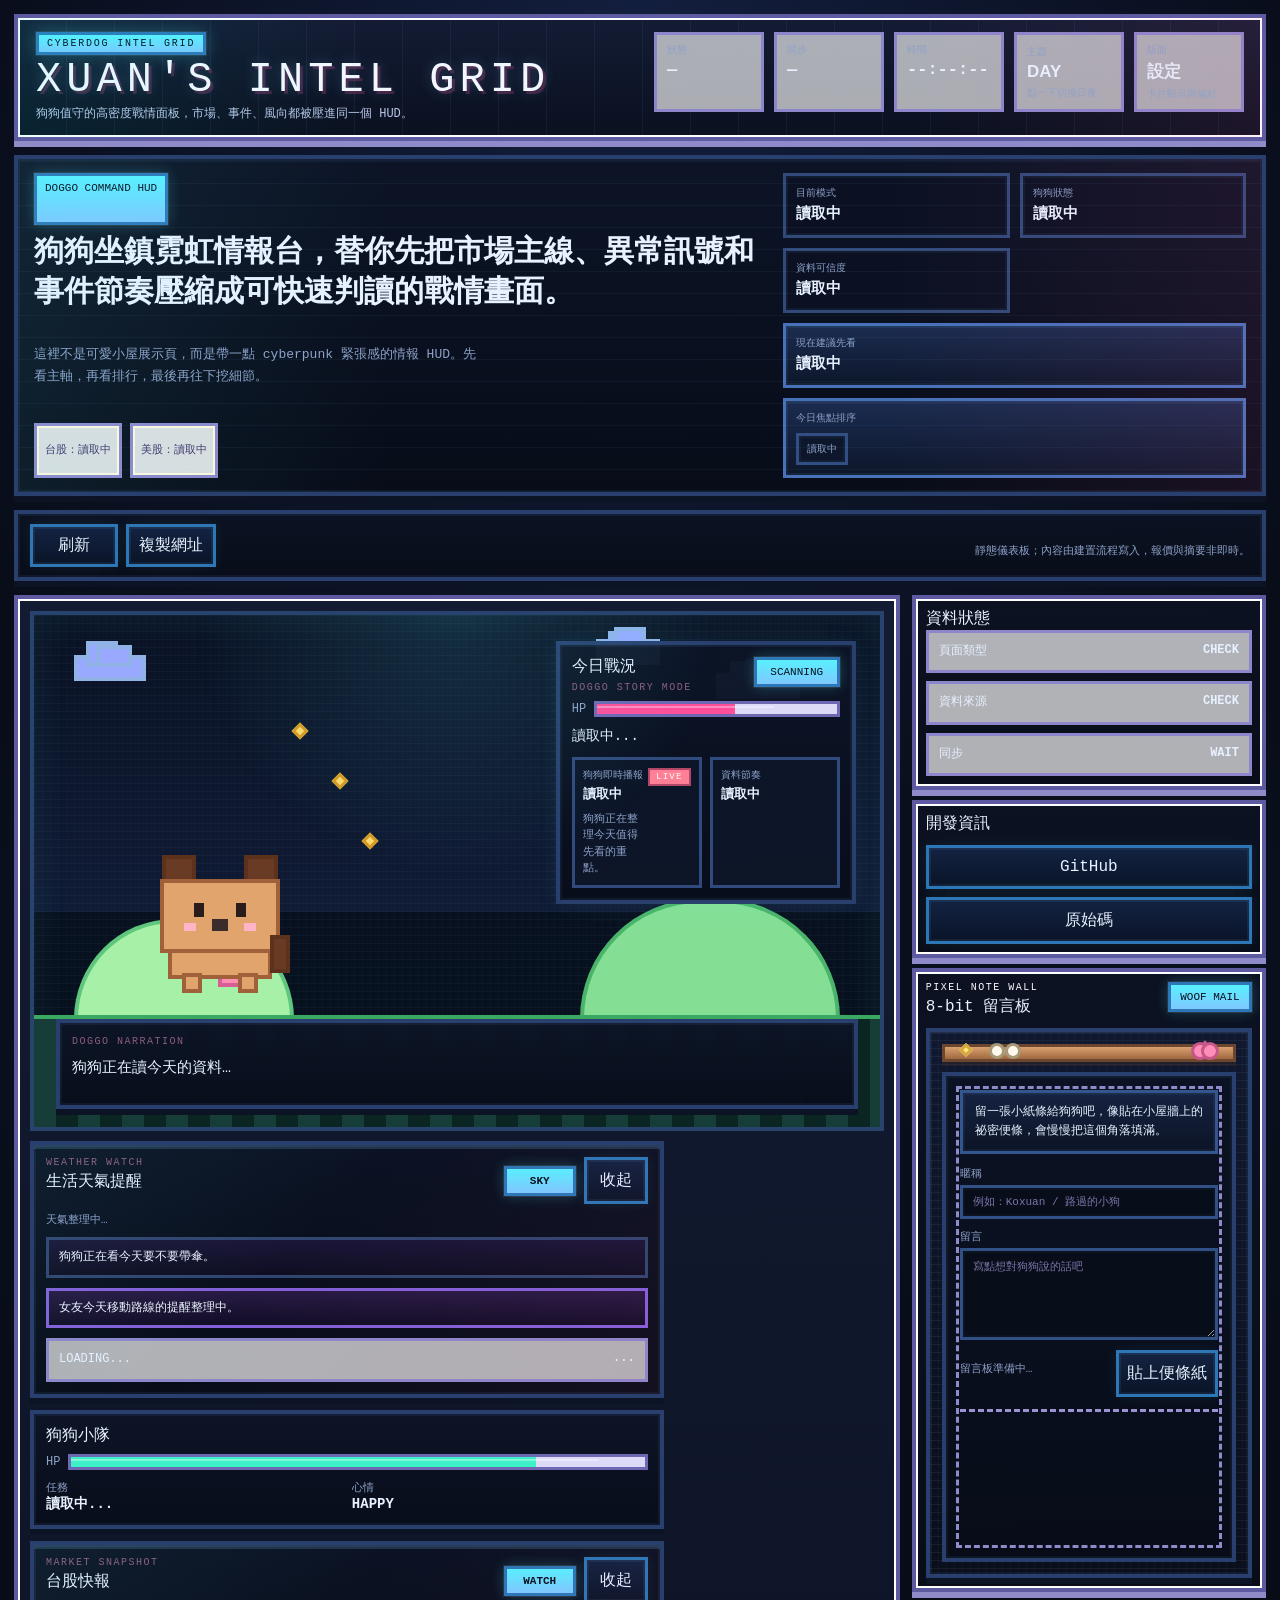
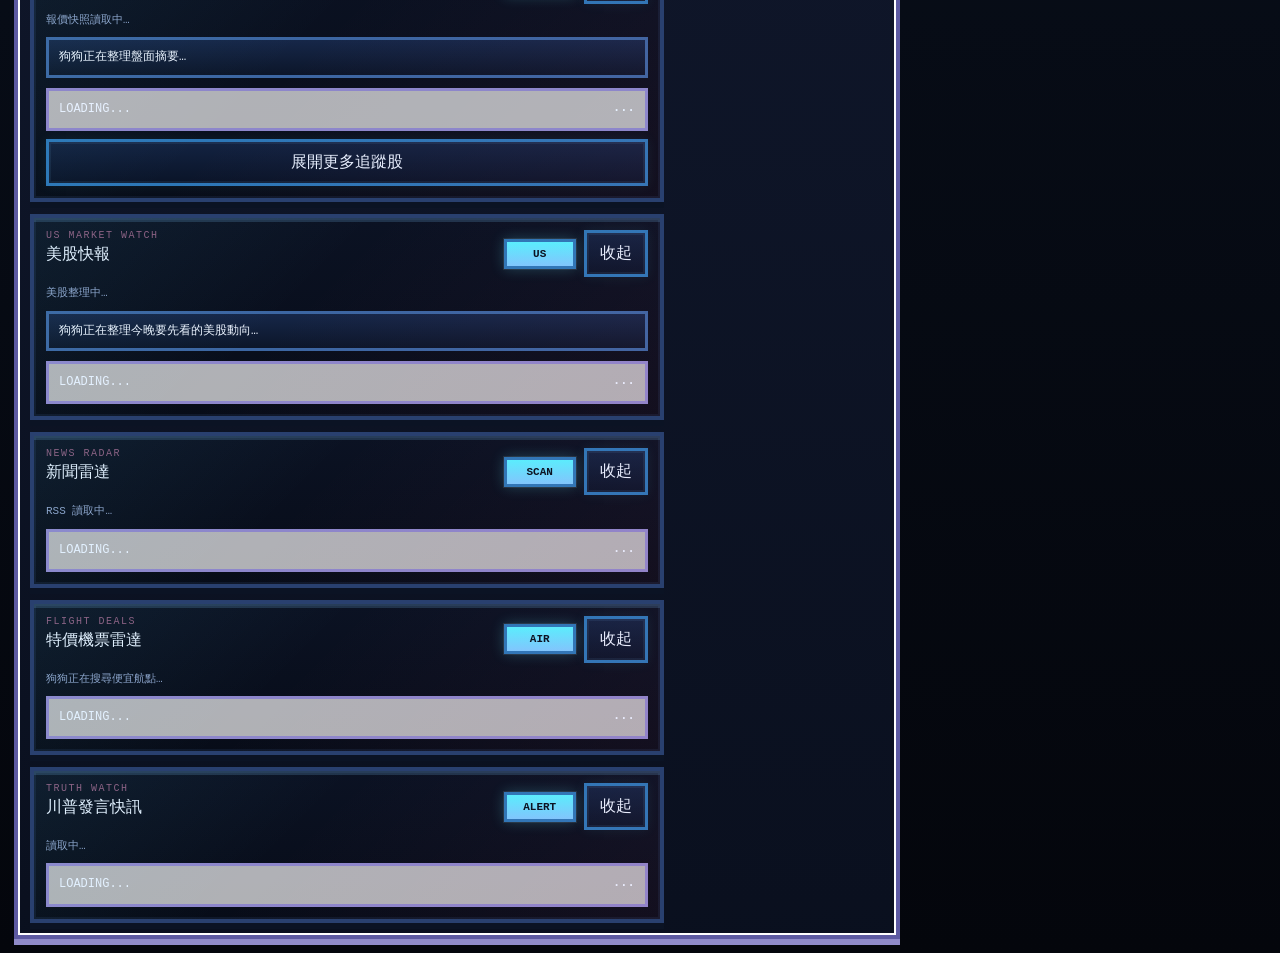
==== docs/index.html @ e0846e71 "Restyle dashboard into cyberpunk intel HUD" ====
<!doctype html>
<html lang="zh-Hant">
  <head>
    <meta charset="UTF-8" />
    <meta name="viewport" content="width=device-width, initial-scale=1.0" />
    <title>Xuan's Cyberdog Intel Grid</title>
    <link rel="stylesheet" href="./style.css" />
    <script src="https://cdn.jsdelivr.net/npm/gsap@3.12.5/dist/gsap.min.js" defer></script>
  </head>
  <body>
    <div class="dream-shell">
      <header class="dream-top frame candy">
        <div class="title-block">
          <div class="game-kicker">CYBERDOG INTEL GRID</div>
          <div class="game-title">XUAN'S INTEL GRID</div>
          <div class="game-sub">狗狗值守的高密度戰情面板，市場、事件、風向都被壓進同一個 HUD。</div>
        </div>
        <div class="top-stats">
          <div class="stat-pill"><span>狀態</span><b id="line-link">—</b></div>
          <div class="stat-pill"><span>同步</span><b id="gateway-pill">—</b></div>
          <div class="stat-pill"><span>時間</span><b id="clock">--:--:--</b></div>
          <button class="stat-pill theme-toggle" id="theme-toggle" type="button" aria-describedby="theme-toggle-hint"><span>主題</span><b id="theme-label">DAY</b><small id="theme-toggle-hint">點一下切換日夜</small></button>
          <button class="stat-pill layout-toggle" id="layout-toggle" type="button"><span>版面</span><b>設定</b><small>卡片顯示與偏好</small></button>
        </div>
      </header>

      <section class="hero-hud frame white-panel">
        <div class="hero-copy">
          <div class="hero-label">DOGGO COMMAND HUD</div>
          <h1 class="hero-title">狗狗坐鎮霓虹情報台，替你先把市場主線、異常訊號和事件節奏壓縮成可快速判讀的戰情畫面。</h1>
          <p class="hero-desc">這裡不是可愛小屋展示頁，而是帶一點 cyberpunk 緊張感的情報 HUD。先看主軸，再看排行，最後再往下挖細節。</p>
          <div class="market-session-strip" id="market-session-strip">
            <span class="market-session-pill">台股：讀取中</span>
            <span class="market-session-pill">美股：讀取中</span>
          </div>
        </div>
        <div class="hero-metrics">
          <div class="hero-metric">
            <span>目前模式</span>
            <b id="hero-session">讀取中</b>
          </div>
          <div class="hero-metric">
            <span>狗狗狀態</span>
            <b id="hero-dog-state">讀取中</b>
          </div>
          <div class="hero-metric">
            <span>資料可信度</span>
            <b id="hero-provenance">讀取中</b>
          </div>
          <div class="hero-metric emphasis">
            <span>現在建議先看</span>
            <b id="hero-focus">讀取中</b>
          </div>
          <div class="hero-metric emphasis hero-priority-metric">
            <span>今日焦點排序</span>
            <div class="focus-pill-list" id="focus-pill-list">
              <span class="focus-pill">讀取中</span>
            </div>
          </div>
        </div>
      </section>

      <main class="dream-layout">
        <div class="utility-strip frame white-panel">
          <button class="cmd-btn" id="refresh-btn">刷新</button>
          <button class="cmd-btn" id="theme-copy-btn">複製網址</button>
          <div class="hint utility-hint" id="action-hint">靜態儀表板；內容由建置流程寫入，報價與摘要非即時。</div>
        </div>

        <section class="battle-card frame candy">
          <div class="battle-stage">
            <div class="moon"></div>
            <div class="star st1"></div>
            <div class="star st2"></div>
            <div class="star st3"></div>
            <div class="star st4"></div>
            <div class="cloud c1"></div>
            <div class="cloud c2"></div>
            <div class="cloud c3"></div>
            <div class="hill back"></div>
            <div class="hill front"></div>
            <div class="grass"></div>

            <div class="enemy-bubble frame white-panel">
              <div class="battle-hud-top">
                <div>
                  <div class="enemy-name">今日戰況</div>
                  <div class="battle-kicker" id="battle-kicker">DOGGO STORY MODE</div>
                </div>
                <div class="battle-chip" id="battle-chip">SCANNING</div>
              </div>
              <div class="hp-wrap">
                <span>HP</span>
                <div class="hp-bar pink"><i id="enemy-hp"></i></div>
              </div>
              <div class="enemy-text" id="current-status">讀取中...</div>
              <div class="battle-scanlines" aria-hidden="true"></div>
              <div class="battle-focus-grid">
                <div class="battle-focus-card battle-broadcast-card">
                  <span>狗狗即時播報</span>
                  <b id="battle-focus-title">讀取中</b>
                  <small id="battle-broadcast-detail">狗狗正在整理今天值得先看的重點。</small>
                </div>
                <div class="battle-focus-card">
                  <span>資料節奏</span>
                  <b id="battle-focus-subtitle">讀取中</b>
                </div>
              </div>
            </div>

            <div
              class="doggo"
              id="dog-sprite"
              data-dog-state="idle"
              role="button"
              tabindex="0"
              aria-label="點一下跟狗狗打招呼"
            >
              <div class="sleep-cap" aria-hidden="true"></div>
              <div class="glasses" aria-hidden="true"></div>
              <div class="siren-hat" aria-hidden="true"></div>
              <div class="scarf" aria-hidden="true"></div>
              <div class="pillow" aria-hidden="true"></div>
              <div class="ear left" data-part="ear"></div>
              <div class="ear right" data-part="ear"></div>
              <div class="body"></div>
              <div class="face"></div>
              <div class="eye left"></div>
              <div class="eye right"></div>
              <div class="nose" data-part="nose"></div>
              <div class="bone" aria-hidden="true"></div>
              <div class="cheek left"></div>
              <div class="cheek right"></div>
              <div class="paw p1"></div>
              <div class="paw p2"></div>
              <div class="tail-mount" aria-hidden="true" data-part="tail">
                <div class="tail"></div>
              </div>
            </div>
            <div class="dog-particles" id="dog-particles" aria-hidden="true"></div>

            <div class="spark s1"></div>
            <div class="spark s2"></div>
            <div class="spark s3"></div>

            <div class="dialog frame white-panel">
              <div class="dialog-kicker">DOGGO NARRATION</div>
              <div id="task-bubble">狗狗正在讀今天的資料…</div>
            </div>
          </div>

          <div class="bottom-panels">
            <div class="player-stack">
              <div class="player-box frame white-panel" data-card-id="squad">
                <div class="player-name">狗狗小隊</div>
                <div class="hp-wrap">
                  <span>HP</span>
                  <div class="hp-bar green"><i id="player-hp"></i></div>
                </div>
                <div class="meta-grid">
                  <div><span>任務</span><b id="automation-count">讀取中...</b></div>
                  <div><span>心情</span><b id="lobster-mood">HAPPY</b></div>
                </div>
              </div>

              <article class="intel-panel frame white-panel" data-card-id="quotes" data-dog-target="quotes" data-focus-label="台股快報">
                <div class="intel-head">
                  <div>
                    <div class="intel-kicker">MARKET SNAPSHOT</div>
                    <div class="side-title">台股快報</div>
                  </div>
                  <div class="intel-head-actions">
                    <b class="intel-badge" id="quote-badge">WATCH</b>
                    <button class="cmd-btn intel-toggle-btn" type="button" data-card-collapse-toggle="quotes">收起</button>
                  </div>
                </div>
                <div class="side-meta" id="quote-meta">報價快照讀取中…</div>
                <div class="quote-summary" id="quote-summary">狗狗正在整理盤面摘要…</div>
                <div class="quote-list-shell">
                  <ul class="task-list intel-list" id="quote-list">
                    <li><span>LOADING...</span><b>...</b></li>
                  </ul>
                </div>
                <button class="quote-expand-btn cmd-btn" id="quote-expand-btn" type="button">展開更多追蹤股</button>
              </article>

              <article class="intel-panel frame white-panel" data-card-id="us-quotes" data-dog-target="us-quotes" data-focus-label="美股快報">
                <div class="intel-head">
                  <div>
                    <div class="intel-kicker">US MARKET WATCH</div>
                    <div class="side-title">美股快報</div>
                  </div>
                  <div class="intel-head-actions">
                    <b class="intel-badge" id="us-quote-badge">US</b>
                    <button class="cmd-btn intel-toggle-btn" type="button" data-card-collapse-toggle="us-quotes">收起</button>
                  </div>
                </div>
                <div class="side-meta" id="us-quote-meta">美股整理中…</div>
                <div class="quote-summary" id="us-quote-summary">狗狗正在整理今晚要先看的美股動向…</div>
                <ul class="task-list intel-list" id="us-quote-list">
                  <li><span>LOADING...</span><b>...</b></li>
                </ul>
              </article>

              <article class="intel-panel frame white-panel weather-panel" data-card-id="weather" data-dog-target="weather" data-focus-label="生活天氣提醒" id="weather-panel">
                <div class="intel-head">
                  <div>
                    <div class="intel-kicker">WEATHER WATCH</div>
                    <div class="side-title">生活天氣提醒</div>
                  </div>
                  <div class="weather-head-actions intel-head-actions">
                    <b class="intel-badge" id="weather-badge">SKY</b>
                    <button class="cmd-btn intel-toggle-btn" id="weather-toggle-btn" type="button" data-card-collapse-toggle="weather">收起</button>
                  </div>
                </div>
                <div class="side-meta" id="weather-meta">天氣整理中…</div>
                <div class="weather-summary" id="weather-summary">狗狗正在看今天要不要帶傘。</div>
                <div class="weather-commute" id="weather-commute">女友今天移動路線的提醒整理中。</div>
                <ul class="task-list intel-list weather-list" id="weather-list">
                  <li><span>LOADING...</span><b>...</b></li>
                </ul>
              </article>

              <article class="intel-panel frame white-panel" data-card-id="feed" data-dog-target="feed" data-focus-label="新聞雷達">
                <div class="intel-head">
                  <div>
                    <div class="intel-kicker">NEWS RADAR</div>
                    <div class="side-title">新聞雷達</div>
                  </div>
                  <div class="intel-head-actions">
                    <b class="intel-badge" id="feed-badge">SCAN</b>
                    <button class="cmd-btn intel-toggle-btn" type="button" data-card-collapse-toggle="feed">收起</button>
                  </div>
                </div>
                <div class="side-meta" id="feed-meta">RSS 讀取中…</div>
                <ul class="task-list headline-list intel-list" id="headline-list">
                  <li><span>LOADING...</span><b>...</b></li>
                </ul>
              </article>

              <article class="intel-panel frame white-panel" data-card-id="flight" data-dog-target="flight" data-focus-label="特價機票雷達">
                <div class="intel-head">
                  <div>
                    <div class="intel-kicker">FLIGHT DEALS</div>
                    <div class="side-title">特價機票雷達</div>
                  </div>
                  <div class="intel-head-actions">
                    <b class="intel-badge" id="flight-badge">AIR</b>
                    <button class="cmd-btn intel-toggle-btn" type="button" data-card-collapse-toggle="flight">收起</button>
                  </div>
                </div>
                <div class="side-meta" id="flight-meta">狗狗正在搜尋便宜航點…</div>
                <ul class="task-list headline-list intel-list" id="flight-list">
                  <li><span>LOADING...</span><b>...</b></li>
                </ul>
              </article>

              <article class="intel-panel frame white-panel" data-card-id="trump" data-dog-target="trump" data-focus-label="川普發言快訊">
                <div class="intel-head">
                  <div>
                    <div class="intel-kicker">TRUTH WATCH</div>
                    <div class="side-title">川普發言快訊</div>
                  </div>
                  <div class="intel-head-actions">
                    <b class="intel-badge" id="trump-badge">ALERT</b>
                    <button class="cmd-btn intel-toggle-btn" type="button" data-card-collapse-toggle="trump">收起</button>
                  </div>
                </div>
                <div class="side-meta" id="trump-meta">讀取中…</div>
                <ul class="task-list headline-list intel-list" id="trump-list">
                  <li><span>LOADING...</span><b>...</b></li>
                </ul>
              </article>

            </div>
          </div>
        </section>

        <aside class="side-stack">
          <section class="frame candy side-card side-card-hidden" hidden>
            <div class="side-title">追蹤小記</div>
            <ul class="task-list" id="task-list">
              <li><span>LOADING...</span><b>...</b></li>
            </ul>
          </section>

          <section class="frame candy side-card">
            <div class="side-title">資料狀態</div>
            <ul class="summary-list" id="summary-list">
              <li><span>頁面類型</span><b>CHECK</b></li>
              <li><span>資料來源</span><b>CHECK</b></li>
              <li><span>同步</span><b>WAIT</b></li>
            </ul>
          </section>

          <section class="frame candy side-card dev-card">
            <div class="side-title">開發資訊</div>
            <div class="dev-link-list">
              <a class="cmd-btn" href="https://github.com/meteorcyclops/doggo-dashboard" target="_blank" rel="noreferrer">GitHub</a>
              <a class="cmd-btn" href="https://github.com/meteorcyclops/doggo-dashboard/tree/master/docs" target="_blank" rel="noreferrer">原始碼</a>
            </div>
          </section>

          <section class="frame candy side-card guestbook-card" data-card-id="guestbook" data-dog-target="guestbook">
            <div class="guestbook-header">
              <div>
                <div class="guestbook-kicker">PIXEL NOTE WALL</div>
                <div class="side-title">8-bit 留言板</div>
              </div>
              <div class="guestbook-stamp">WOOF MAIL</div>
            </div>
            <div class="guestbook-scene white-panel">
              <div class="guestbook-shelf" aria-hidden="true">
                <span class="guestbook-toy star"></span>
                <span class="guestbook-toy bone"></span>
                <span class="guestbook-toy heart"></span>
              </div>
              <div class="guestbook-shell white-panel">
                <div class="guestbook-prompt">留一張小紙條給狗狗吧，像貼在小屋牆上的祕密便條，會慢慢把這個角落填滿。</div>
                <form class="guestbook-form" id="guestbook-form">
                  <div class="guestbook-form-grid">
                    <label>
                      <span>暱稱</span>
                      <input id="guestbook-name" maxlength="24" placeholder="例如：Koxuan / 路過的小狗" />
                    </label>
                    <label>
                      <span>留言</span>
                      <textarea id="guestbook-message" rows="4" maxlength="220" placeholder="寫點想對狗狗說的話吧"></textarea>
                    </label>
                  </div>
                  <div class="guestbook-form-footer">
                    <div class="guestbook-status" id="guestbook-status">留言板準備中…</div>
                    <button class="cmd-btn guestbook-submit" type="submit">貼上便條紙</button>
                  </div>
                </form>
                <div class="guestbook-divider" aria-hidden="true"></div>
                <div class="guestbook-list" id="guestbook-list"></div>
              </div>
            </div>
          </section>
        </aside>
      </main>
    </div>

    <div class="layout-modal" id="layout-modal" hidden>
      <div class="layout-modal-card frame white-panel">
        <div class="layout-modal-head">
          <div>
            <div class="intel-kicker">DOGGO LAYOUT</div>
            <div class="side-title">我的面板</div>
          </div>
          <button class="cmd-btn" id="layout-close-btn" type="button">關閉</button>
        </div>
        <div class="layout-section">
          <div class="layout-section-title">顯示卡片</div>
          <div class="layout-option-list" id="layout-card-options"></div>
        </div>
      </div>
    </div>

    <script src="./guestbook-config.js"></script>
    <script type="module" src="./ui.js"></script>
    <script type="module" src="./guestbook.js"></script>
  </body>
</html>
---- docs/style.css ----
:root {
  --bg1: #070b16;
  --bg2: #11192d;
  --pink1: #ff5db1;
  --pink2: #ff4d9a;
  --pink3: #b93d7b;
  --cream: #0e1528;
  --lav2: #6f8dff;
  --mint: #3ef0c7;
  --mint2: #17b98d;
  --yellow: #ffd86b;
  --yellow2: #d39a24;
  --ink: #e7f1ff;
  --muted: #8da2c9;
  --grass1: #173d38;
  --grass2: #0b2522;
  --cloud: #98a9ff;
  --dog1: #e2a46d;
  --dog2: #9f603a;
  --dog3: #6a3b24;
  --card-text: #edf4ff;
  --card-muted: #98abd0;
  --card-link: #7ec8ff;
  --card-border-soft: #30456f;
  --status-ok-bg: rgba(23, 112, 86, .24);
  --status-ok-fg: #7cf6cf;
  --status-warn-bg: rgba(144, 98, 16, .24);
  --status-warn-fg: #ffd782;
  --status-danger-bg: rgba(160, 47, 98, .24);
  --status-danger-fg: #ff9bc5;
}

* { box-sizing: border-box; image-rendering: pixelated; }
body {
  margin: 0;
  font-family: ui-monospace, 'Cascadia Code', 'Menlo', 'Consolas', 'Source Code Pro', monospace;
  color: var(--ink);
  background:
    radial-gradient(circle at top, rgba(74, 124, 255, .2), transparent 34%),
    linear-gradient(180deg, #05070e 0%, #09101d 38%, #04060c 100%);
  transition: background .2s ease, color .2s ease;
}
body[data-theme="night"] {
  --ink: #e6ecff;
  --muted: #b2bddf;
  --card-text: #edf2ff;
  --card-muted: #b5c0e4;
  --card-link: #b7c9ff;
  --card-border-soft: #4d568a;
  --status-ok-bg: rgba(41, 83, 58, .45);
  --status-ok-fg: #bdf3cb;
  --status-warn-bg: rgba(110, 82, 30, .45);
  --status-warn-fg: #ffe29a;
  --status-danger-bg: rgba(108, 39, 63, .45);
  --status-danger-fg: #ffbfd0;
  background: linear-gradient(180deg, #090b17 0%, #0d1124 42%, #06070f 100%);
}
.frame {
  border: 4px solid #5d5aa2;
  box-shadow: inset 0 0 0 2px #ffffff, 0 6px 0 #8f8ac8;
}
.candy {
  background: linear-gradient(180deg, rgba(20, 28, 52, .96) 0%, rgba(10, 16, 31, .98) 100%);
}
.white-panel {
  background: linear-gradient(180deg, rgba(13, 20, 38, .96) 0%, rgba(8, 13, 26, .98) 100%);
  border: 4px solid #29406f;
  box-shadow: inset 0 0 0 2px rgba(120, 160, 255, .08), 0 6px 0 #0b1324;
}
.dream-shell {
  min-height: 100vh;
  padding: 14px;
  max-width: min(100%, 1400px);
  margin-inline: auto;
}
.dream-top {
  display: flex;
  flex-wrap: wrap;
  justify-content: space-between;
  align-items: flex-start;
  gap: 12px;
  padding: 14px 18px;
  margin-bottom: 14px;
  position: relative;
  overflow: hidden;
}
.dream-top::before {
  content: "";
  position: absolute;
  inset: 0;
  background:
    linear-gradient(90deg, rgba(0, 255, 240, .08), transparent 28%, transparent 72%, rgba(255, 77, 154, .08)),
    repeating-linear-gradient(90deg, rgba(120, 166, 255, .08) 0 1px, transparent 1px 48px);
  pointer-events: none;
}
.title-block {
  display: grid;
  gap: 4px;
}
.game-kicker {
  display: inline-block;
  width: fit-content;
  padding: 3px 8px;
  font-size: 10px;
  letter-spacing: .18em;
  color: #06111f;
  background: linear-gradient(180deg, #58f0ff 0%, #7ec8ff 100%);
  border: 3px solid #2d77b7;
  box-shadow: 0 0 0 1px rgba(255,255,255,.08), 0 0 18px rgba(88,240,255,.28);
}
.game-title {
  font-size: clamp(26px, 4vw, 42px);
  line-height: 1;
  letter-spacing: .12em;
  color: #f2f7ff;
  text-shadow: 0 0 14px rgba(126, 200, 255, .28), 3px 3px 0 rgba(255, 77, 154, .22);
}
.game-sub {
  max-width: 52rem;
  font-size: 12px;
  line-height: 1.5;
  color: #b8c8e8;
}
.top-stats {
  display: flex;
  gap: 10px;
  flex-wrap: wrap;
}
.stat-pill {
  min-width: 110px;
  padding: 8px 10px;
  background: rgba(255,255,255,.65);
  border: 3px solid #8d86cb;
}
.theme-toggle,
.layout-toggle {
  appearance: none;
  cursor: pointer;
  text-align: left;
  transition: transform 0.16s ease, box-shadow 0.16s ease, filter 0.16s ease;
}
.theme-toggle:hover,
.theme-toggle:focus-visible,
.layout-toggle:hover,
.layout-toggle:focus-visible {
  transform: translateY(-1px);
  filter: brightness(1.04);
}
.theme-toggle-flash {
  animation: theme-flash 0.32s ease;
}
.stat-pill span {
  display: block;
  font-size: 10px;
  color: var(--muted);
}
.stat-pill b {
  display: block;
  margin-top: 3px;
  font-size: 17px;
  color: var(--ink);
  transition: opacity 0.12s ease;
}
.stat-pill small {
  display: block;
  margin-top: 4px;
  font-size: 10px;
  color: var(--muted);
  opacity: .92;
}
.theme-toggle:hover small,
.theme-toggle:focus-visible small {
  color: var(--ink);
}
.dream-layout {
  display: grid;
  grid-template-columns: minmax(0, 1.75fr) minmax(280px, 0.7fr);
  gap: 12px;
  align-items: start;
}
.hero-hud {
  margin-bottom: 14px;
  padding: 14px 16px;
  display: grid;
  grid-template-columns: minmax(0, 1.35fr) minmax(320px, 0.85fr);
  gap: 14px;
  align-items: stretch;
  background: linear-gradient(180deg, rgba(12, 20, 38, .98) 0%, rgba(7, 12, 24, .98) 100%);
  position: relative;
  overflow: hidden;
}
.hero-hud::before {
  content: "";
  position: absolute;
  inset: 0;
  background:
    linear-gradient(90deg, rgba(88,240,255,.08), transparent 30%, transparent 70%, rgba(255,77,154,.08)),
    repeating-linear-gradient(0deg, rgba(126, 200, 255, .05) 0 1px, transparent 1px 22px);
  pointer-events: none;
}
.hero-hud[data-focus-theme="trump"] {
  background: linear-gradient(180deg, rgba(255,245,232,.98) 0%, rgba(255,221,210,.98) 100%);
  border-color: #cc7f64;
  box-shadow: inset 0 0 0 2px #fff4ec, 0 6px 0 #c78974;
}
.hero-hud[data-focus-theme="us-quotes"] {
  background: linear-gradient(180deg, rgba(240,250,255,.98) 0%, rgba(214,233,255,.98) 100%);
  border-color: #6e8dd8;
  box-shadow: inset 0 0 0 2px #f6fbff, 0 6px 0 #8dacdf;
}
.hero-hud[data-focus-theme="quotes"] {
  background: linear-gradient(180deg, rgba(250,255,238,.98) 0%, rgba(227,248,193,.98) 100%);
  border-color: #8aad43;
  box-shadow: inset 0 0 0 2px #fbfff1, 0 6px 0 #aacd63;
}
.hero-hud[data-focus-theme="feed"] {
  background: linear-gradient(180deg, rgba(246,243,255,.98) 0%, rgba(227,220,255,.98) 100%);
  border-color: #8a78c4;
  box-shadow: inset 0 0 0 2px #fcfbff, 0 6px 0 #a89ad8;
}
body[data-theme="night"] .hero-hud[data-focus-theme="trump"] {
  background: linear-gradient(180deg, rgba(38,22,26,.96) 0%, rgba(22,14,18,.98) 100%);
  border-color: #774853;
  box-shadow: inset 0 0 0 2px rgba(199,128,142,.14), 0 6px 0 #241217;
}
body[data-theme="night"] .hero-hud[data-focus-theme="us-quotes"] {
  background: linear-gradient(180deg, rgba(18,27,46,.96) 0%, rgba(12,18,31,.98) 100%);
  border-color: #4d6aa2;
  box-shadow: inset 0 0 0 2px rgba(122,156,225,.14), 0 6px 0 #131a2e;
}
body[data-theme="night"] .hero-hud[data-focus-theme="quotes"] {
  background: linear-gradient(180deg, rgba(20,32,22,.96) 0%, rgba(12,20,14,.98) 100%);
  border-color: #5e8754;
  box-shadow: inset 0 0 0 2px rgba(145,201,129,.12), 0 6px 0 #142116;
}
body[data-theme="night"] .hero-hud[data-focus-theme="feed"] {
  background: linear-gradient(180deg, rgba(25,21,44,.96) 0%, rgba(15,12,29,.98) 100%);
  border-color: #62558f;
  box-shadow: inset 0 0 0 2px rgba(146,128,201,.14), 0 6px 0 #18142c;
}
.hero-copy {
  display: grid;
  gap: 8px;
}
.hero-label {
  display: inline-block;
  width: fit-content;
}
.hero-title {
  margin: 0;
  font-size: clamp(20px, 3vw, 30px);
  line-height: 1.35;
  color: var(--ink);
}
.hero-desc {
  margin: 0;
  font-size: 13px;
  line-height: 1.75;
  color: var(--muted);
  max-width: 58ch;
}
.market-session-strip {
  display: flex;
  flex-wrap: wrap;
  gap: 8px;
  margin-top: 4px;
}
.market-session-pill {
  display: inline-flex;
  align-items: center;
  gap: 6px;
  padding: 6px 8px;
  font-size: 11px;
  line-height: 1.4;
  color: #3d3366;
  background: rgba(255,255,255,.86);
  border: 3px solid #8d86cb;
  box-shadow: inset 0 0 0 2px #fff8dd;
}
.market-session-pill.ok {
  background: linear-gradient(180deg, #e8ffd9 0%, #bbef9f 100%);
  border-color: #72a33d;
}
.market-session-pill.warn {
  background: linear-gradient(180deg, #fff3c8 0%, #ffd97d 100%);
  border-color: #c79029;
}
.market-session-pill.danger {
  background: linear-gradient(180deg, #ffd9e5 0%, #ffb0c7 100%);
  border-color: #c35b7d;
}
body[data-theme="night"] .market-session-pill {
  color: #dce4ff;
  background: rgba(18, 23, 43, .92);
  border-color: #49537f;
  box-shadow: inset 0 0 0 2px rgba(137,151,209,.1);
}
body[data-theme="night"] .market-session-pill.ok {
  background: linear-gradient(180deg, rgba(37, 71, 49, .92) 0%, rgba(24, 45, 31, .92) 100%);
  border-color: #567f57;
}
body[data-theme="night"] .market-session-pill.warn {
  background: linear-gradient(180deg, rgba(88, 68, 28, .92) 0%, rgba(54, 40, 17, .92) 100%);
  border-color: #8d7236;
}
body[data-theme="night"] .market-session-pill.danger {
  background: linear-gradient(180deg, rgba(90, 34, 52, .92) 0%, rgba(56, 21, 32, .92) 100%);
  border-color: #8d5365;
}
body[data-theme="night"] .focus-pill {
  color: #dde5ff;
  background: rgba(18, 23, 43, .92);
  border-color: #4b5685;
  box-shadow: inset 0 0 0 2px rgba(142,156,219,.1);
}
body[data-theme="night"] .focus-pill b {
  color: #ffcf7e;
}
body[data-theme="night"] .focus-pill.is-top {
  background: linear-gradient(180deg, rgba(63, 72, 120, .96) 0%, rgba(39, 46, 84, .96) 100%);
  border-color: #7384c2;
}
.hero-metrics {
  display: grid;
  grid-template-columns: 1fr 1fr;
  gap: 10px;
}
.hero-metric {
  padding: 10px;
  background: rgba(11, 18, 35, .92);
  border: 3px solid #314a7a;
  box-shadow: inset 0 0 0 2px rgba(126,200,255,.06);
}
.hero-metric span {
  display: block;
  font-size: 10px;
  color: var(--muted);
}
.hero-metric b {
  display: block;
  margin-top: 4px;
  font-size: 15px;
  line-height: 1.4;
  color: var(--ink);
}
.hero-metric.emphasis {
  grid-column: 1 / -1;
  background: linear-gradient(180deg, rgba(28, 45, 82, .96) 0%, rgba(13, 23, 43, .98) 100%);
  border-color: #4772ba;
  box-shadow: inset 0 0 0 2px rgba(126,200,255,.08);
}
.hero-priority-metric {
  display: grid;
  gap: 8px;
}
.focus-pill-list {
  display: flex;
  flex-wrap: wrap;
  gap: 8px;
}
.focus-pill {
  display: inline-flex;
  align-items: center;
  gap: 6px;
  padding: 6px 8px;
  font-size: 11px;
  line-height: 1.4;
  color: #dfeaff;
  background: rgba(14, 22, 42, .92);
  border: 3px solid #324f83;
  box-shadow: inset 0 0 0 2px rgba(126,200,255,.05);
  cursor: pointer;
  appearance: none;
  font: inherit;
}
.focus-pill b {
  font-size: 10px;
  color: #59f0ff;
}
.focus-pill.is-top {
  background: linear-gradient(180deg, rgba(37, 58, 104, .98) 0%, rgba(17, 28, 54, .98) 100%);
  border-color: #58bdf1;
}
.focus-pill:hover,
.focus-pill:focus-visible {
  transform: translateY(-1px);
  filter: brightness(1.03);
}
.battle-card {
  padding: 12px;
  min-width: 0;
}
.battle-stage {
  position: relative;
  height: 520px;
  overflow: hidden;
  border: 4px solid #28436e;
  background: linear-gradient(180deg, #0a1224 0%, #101b34 58%, #08111f 58%, #06101c 100%);
  transition: background 0.28s ease, filter 0.28s ease, box-shadow 0.28s ease;
  box-shadow: inset 0 0 40px rgba(88,240,255,.08);
}
.battle-stage[data-battle-mode="alert-mode"] {
  box-shadow: inset 0 0 24px rgba(216, 93, 147, .22);
}
.battle-stage[data-battle-mode="scan-mode"] {
  filter: saturate(1.04);
}
.battle-stage[data-battle-mode="market-mode"] {
  box-shadow: inset 0 -16px 24px rgba(111, 227, 139, .18);
}
body[data-theme="night"] .battle-stage {
  background: linear-gradient(180deg, #20275f 0%, #4358aa 54%, #2e4b78 54%, #1f3553 100%);
}
body[data-theme="night"] .hero-hud {
  background: linear-gradient(180deg, rgba(20,24,44,.96) 0%, rgba(14,18,34,.98) 100%);
  border-color: #38426f;
  box-shadow: inset 0 0 0 2px rgba(110,125,182,.18), 0 6px 0 #171c37;
}
body[data-theme="night"] .intel-badge {
  background: #56479d;
  border-color: #35285f;
  box-shadow: 0 3px 0 #21183f;
}
body[data-theme="night"] .hero-label {
  background: #37426d;
  border-color: #1f2744;
  box-shadow: 0 3px 0 #12182c;
  color: #e9eeff;
}
body[data-theme="night"] .hero-metric {
  background: rgba(18, 23, 43, .94);
  border-color: #445080;
  box-shadow: inset 0 0 0 2px rgba(120,136,195,.14);
}
body[data-theme="night"] .hero-metric.emphasis {
  background: linear-gradient(180deg, rgba(46,54,92,.96) 0%, rgba(31,37,68,.96) 100%);
  border-color: #56639a;
}
body[data-theme="night"] .moon,
body[data-theme="night"] .star {
  display: block;
}
.battle-stage::before {
  content: "";
  position: absolute;
  inset: 0;
  background-image:
    linear-gradient(rgba(126,200,255,.14) 1px, transparent 1px),
    linear-gradient(90deg, rgba(126,200,255,.08) 1px, transparent 1px);
  background-size: 8px 8px;
  opacity: .32;
}
.battle-stage::after {
  content: "";
  position: absolute;
  inset: 0;
  background: radial-gradient(circle at 50% 0%, rgba(88,240,255,.12), transparent 40%);
  pointer-events: none;
}
.cloud,
.hill,
.grass,
.enemy-bubble,
.doggo,
.spark,
.dialog,
.moon,
.star,
.dog-particles,
.battle-scanlines {
  position: absolute;
}
.moon {
  right: 110px;
  top: 34px;
  width: 34px;
  height: 34px;
  background: #fff8bb;
  border: 4px solid #d6c36d;
  display: none;
}
.star {
  width: 8px;
  height: 8px;
  background: #fff7cc;
  border: 2px solid #d3b96b;
  display: none;
}
.star.st1 { right: 170px; top: 30px; }
.star.st2 { right: 80px; top: 90px; }
.star.st3 { left: 120px; top: 80px; }
.star.st4 { left: 260px; top: 36px; }
.cloud {
  height: 26px;
  background: var(--cloud);
  border: 4px solid #90b2e6;
}
body[data-theme="night"] .cloud,
body[data-theme="night"] .cloud::before,
body[data-theme="night"] .cloud::after {
  background: #dbe4ff;
  border-color: #7d97d8;
}
.cloud::before,
.cloud::after {
  content: "";
  position: absolute;
  background: var(--cloud);
  border: 4px solid #90b2e6;
}
.cloud.c1 { left: 40px; top: 40px; width: 72px; }
.cloud.c1::before { left: 8px; top: -18px; width: 24px; height: 18px; }
.cloud.c1::after { right: 10px; top: -14px; width: 28px; height: 14px; }
.cloud.c2 { right: 80px; top: 58px; width: 84px; }
.cloud.c2::before { left: 10px; top: -16px; width: 22px; height: 16px; }
.cloud.c2::after { right: 16px; top: -18px; width: 26px; height: 18px; }
.cloud.c3 { right: 220px; top: 24px; width: 64px; }
.cloud.c3::before { left: 8px; top: -12px; width: 20px; height: 12px; }
.cloud.c3::after { right: 10px; top: -16px; width: 24px; height: 16px; }
.hill.back {
  left: 40px;
  bottom: 108px;
  width: 220px;
  height: 100px;
  background: #a6f0a8;
  border: 4px solid #5fc77d;
  border-radius: 999px 999px 0 0;
}
.hill.front {
  right: 40px;
  bottom: 108px;
  width: 260px;
  height: 120px;
  background: #84df95;
  border: 4px solid #49b46a;
  border-radius: 999px 999px 0 0;
}
body[data-theme="night"] .hill.back {
  background: #7b9ae6;
  border-color: #4b69be;
}
body[data-theme="night"] .hill.front {
  background: #5f7dd1;
  border-color: #3f58a3;
}
body[data-theme="night"] .grass {
  background: repeating-linear-gradient(90deg, #3ca86d 0 22px, #277a4d 22px 44px);
  border-top-color: #215f40;
}
.grass {
  left: 0;
  right: 0;
  bottom: 0;
  height: 112px;
  background:
    repeating-linear-gradient(90deg, var(--grass1) 0 22px, var(--grass2) 22px 44px);
  border-top: 4px solid #3aa861;
}
.enemy-bubble {
  right: 24px;
  top: 26px;
  width: 300px;
  padding: 12px;
  background: linear-gradient(180deg, rgba(12, 20, 38, .96) 0%, rgba(8, 13, 26, .98) 100%);
  box-shadow: inset 0 0 0 2px rgba(120,160,255,.08), 0 0 20px rgba(88,240,255,.08);
}
.battle-scanlines {
  inset: 0;
  background: repeating-linear-gradient(180deg, rgba(255,255,255,.05) 0 2px, transparent 2px 6px);
  mix-blend-mode: soft-light;
  opacity: .22;
  pointer-events: none;
}
.enemy-name,
.player-name,
.command-title,
.side-title {
  color: var(--ink);
  font-size: 16px;
  line-height: 1.3;
}
.battle-hud-top {
  display: flex;
  justify-content: space-between;
  gap: 10px;
  align-items: start;
}
.battle-kicker,
.dialog-kicker,
.intel-kicker,
.guestbook-kicker {
  font-size: 10px;
  letter-spacing: .15em;
  color: #8d5c7f;
}
.battle-kicker {
  margin-top: 4px;
}
.dialog-kicker,
.intel-kicker,
.guestbook-kicker {
  margin-bottom: 4px;
}
.battle-chip,
.intel-badge,
.guestbook-stamp,
.hero-label {
  min-width: 72px;
  padding: 6px 8px;
  text-align: center;
  font-size: 11px;
  color: #07111f;
  background: linear-gradient(180deg, #58f0ff 0%, #7ec8ff 100%);
  border: 3px solid #2d77b7;
  box-shadow: 0 0 0 1px rgba(255,255,255,.08), 0 0 14px rgba(88,240,255,.24);
}
.battle-chip {
  min-width: 86px;
}
.battle-focus-grid {
  margin-top: 12px;
  display: grid;
  grid-template-columns: 1fr 1fr;
  gap: 8px;
}
.battle-focus-card {
  padding: 8px;
  background: rgba(14, 22, 42, .88);
  border: 3px solid #304a7d;
}
.battle-focus-card span {
  display: block;
  font-size: 10px;
  color: var(--muted);
}
.battle-focus-card b {
  display: block;
  margin-top: 4px;
  font-size: 13px;
  line-height: 1.45;
  color: var(--ink);
}
.battle-focus-card small {
  display: block;
  margin-top: 6px;
  font-size: 11px;
  line-height: 1.5;
  color: var(--muted);
}
.battle-broadcast-card {
  position: relative;
  overflow: hidden;
}
.battle-broadcast-card {
  padding-right: 52px;
}
.battle-broadcast-card::after {
  content: "LIVE";
  position: absolute;
  top: 8px;
  right: 8px;
  padding: 2px 6px;
  font-size: 9px;
  letter-spacing: .14em;
  color: #fffdf7;
  background: #ff7f96;
  border: 2px solid #b24768;
}
.quote-list-shell {
  margin-top: 8px;
  max-height: none;
  overflow: visible;
  padding-right: 0;
  position: relative;
  transition: max-height .22s steps(6), padding-right .16s steps(3);
}
.quote-list-shell.is-expanded {
  max-height: 760px;
  overflow: auto;
  padding-right: 4px;
  scrollbar-width: thin;
  scrollbar-color: #7c74bf #f6efc8;
}
.quote-list-shell.is-expanded::after {
  content: '↓ 可向下捲動查看更多';
  position: sticky;
  bottom: 0;
  display: block;
  margin-top: 6px;
  padding: 4px 8px;
  font-size: 10px;
  letter-spacing: .08em;
  color: #fffdf7;
  background: linear-gradient(180deg, rgba(111,103,183,.95) 0%, rgba(79,72,145,.95) 100%);
  border: 2px solid #4f4891;
}
.quote-shell-animating {
  animation: quote-shell-pop .22s steps(5);
}
.flash-update {
  animation: flash-update .42s steps(4);
}
.mini-trend-refresh {
  animation: mini-trend-refresh .42s steps(4);
}
.step-refresh {
  animation: hud-step-refresh .24s steps(4);
}
.note-wall-pulse {
  animation: note-wall-pulse .28s steps(4);
}
.theme-scene-flash .frame,
.theme-scene-flash .hero-hud,
.theme-scene-flash .battle-card {
  animation: theme-scene-flash .28s steps(4);
}
.battle-stage-refresh .enemy-bubble,
.battle-stage-refresh .battle-focus-card,
.battle-stage-refresh .battle-chip {
  animation: hud-step-refresh .24s steps(4);
}
.quote-expand-btn {
  margin-top: 8px;
  width: 100%;
}
.quote-list-shell.is-expanded::-webkit-scrollbar {
  width: 14px;
}
.quote-list-shell.is-expanded::-webkit-scrollbar-track {
  background: #f6efc8;
  border: 3px solid #8d86cb;
}
.quote-list-shell.is-expanded::-webkit-scrollbar-thumb {
  background: linear-gradient(180deg, #8d86cb 0%, #645bb2 100%);
  border: 3px solid #4d458f;
}
.quote-trend-wrap {
  display: inline-flex;
  align-items: center;
  gap: 8px;
}
.mini-trend {
  display: inline-flex;
  align-items: end;
  gap: 2px;
  height: 24px;
  padding: 2px 4px;
  background: rgba(255,255,255,.55);
  border: 2px solid #8d86cb;
}
.mini-trend i {
  display: block;
  width: 4px;
  background: linear-gradient(180deg, #8ef0b8 0%, #4abf7b 100%);
  border: 1px solid #2f7f54;
}
.mini-trend-empty {
  color: var(--card-muted);
  font-size: 12px;
}
.quote-price-line {
  display: inline-block;
}
.quote-price-value {
  color: #2f2957;
}
.quote-mini-pattern {
  display: inline-block;
  margin-left: 8px;
  color: #514b7d;
}
.quote-change-badge {
  display: inline-block;
  min-width: 76px;
  padding: 4px 6px;
  text-align: center;
  font-size: 12px;
  letter-spacing: .08em;
  border: 3px solid #8d86cb;
  background: #fffef7;
  box-shadow: inset 0 0 0 2px #fff7d2;
}
.quote-change-badge.ok {
  color: #8b2840;
  background: linear-gradient(180deg, #ffd9e4 0%, #ff9db8 100%);
  border-color: #bf5a78;
}
.quote-change-badge.warn {
  color: #8a5a12;
  background: linear-gradient(180deg, #fff5cf 0%, #ffd97a 100%);
  border-color: #c49a2d;
}
.quote-change-badge.danger {
  color: #155a39;
  background: linear-gradient(180deg, #d7ffe2 0%, #99ecb7 100%);
  border-color: #4b9d67;
}
.weather-panel {
  order: -1;
}
.weather-head-actions {
  display: inline-flex;
  gap: 8px;
  align-items: center;
}
.weather-toggle-btn {
  padding: 6px 8px;
  font-size: 11px;
  min-width: 98px;
}
.quote-summary,
.weather-summary,
.weather-commute {
  margin-top: 8px;
  margin-bottom: 10px;
  padding: 8px 10px;
  font-size: 12px;
  line-height: 1.55;
  color: var(--card-text);
  border: 3px solid #30456f;
}
.quote-summary {
  background: linear-gradient(180deg, rgba(23, 41, 76, .92) 0%, rgba(12, 22, 42, .96) 100%);
  border-color: #3c66a2;
}
.weather-summary {
  background: linear-gradient(180deg, rgba(28, 22, 58, .92) 0%, rgba(14, 14, 34, .96) 100%);
}
.weather-commute {
  border-color: #8360d7;
  background: linear-gradient(180deg, rgba(43, 27, 72, .92) 0%, rgba(18, 13, 38, .96) 100%);
}
.weather-panel-collapsed #weather-list,
.weather-panel-collapsed #weather-summary,
.weather-panel-collapsed #weather-commute {
  display: none;
}
.weather-list {
  margin-top: 2px;
}
.hp-wrap {
  display: flex;
  align-items: center;
  gap: 8px;
  margin-top: 8px;
}
.hp-wrap span {
  font-size: 12px;
  color: var(--muted);
}
.hp-bar {
  flex: 1;
  height: 16px;
  background: #dddaf8;
  border: 3px solid #6e67b2;
}
.hp-bar i {
  display: block;
  height: 100%;
  position: relative;
}
.hp-bar i::after {
  content: "";
  position: absolute;
  left: 0; top: 2px;
  width: 100%; height: 2px;
  background: rgba(255,255,255,.35);
  pointer-events: none;
}
.hp-bar.pink i {
  width: 74%;
  background: linear-gradient(90deg, var(--pink2) 0 78%, #dddaf8 78% 100%);
}
.hp-bar.green i {
  width: 92%;
  background: linear-gradient(90deg, var(--mint) 0 88%, #dddaf8 88% 100%);
}
.enemy-text {
  margin-top: 10px;
  font-size: 14px;
}
#current-status, #task-bubble {
  transition: opacity 0.12s ease;
}
.doggo {
  left: 92px;
  bottom: 110px;
  width: 188px;
  height: 180px;
  cursor: pointer;
  animation: bob 1.35s ease-in-out infinite;
  transform-origin: center bottom;
}
.dog-particles {
  inset: 0;
  pointer-events: none;
}
.dog-particle {
  position: absolute;
  width: 16px;
  height: 16px;
  opacity: 0;
}
.dog-particle.heart {
  background: #ff8db9;
  border: 3px solid #c55788;
  transform: rotate(45deg);
}
.dog-particle.heart::before,
.dog-particle.heart::after {
  content: "";
  position: absolute;
  width: 16px;
  height: 16px;
  background: #ff8db9;
  border: 3px solid #c55788;
  border-radius: 999px;
}
.dog-particle.heart::before { left: -10px; top: -1px; }
.dog-particle.heart::after { left: -1px; top: -10px; }
.dog-particle.star {
  background: #ffe67a;
  border: 3px solid #d6a842;
  transform: rotate(45deg);
}
.doggo:focus {
  outline: none;
}
.doggo:focus-visible {
  outline: 3px solid var(--lav2);
  outline-offset: 4px;
}
.doggo .ear,
.doggo .body,
.doggo .face,
.doggo .eye,
.doggo .nose,
.doggo .cheek,
.doggo .paw,
.doggo .tail-mount,
.doggo .tail,
.doggo .sleep-cap,
.doggo .glasses,
.doggo .siren-hat,
.doggo .scarf,
.doggo .pillow {
  position: absolute;
}
.doggo .sleep-cap,
.doggo .glasses,
.doggo .siren-hat,
.doggo .pillow {
  opacity: 0;
  transition: opacity .16s ease;
}
.doggo .sleep-cap {
  left: 52px;
  top: 12px;
  width: 84px;
  height: 24px;
  background: #7d83d8;
  border: 4px solid #555aa8;
}
.doggo .sleep-cap::after {
  content: "";
  position: absolute;
  right: -10px;
  top: 10px;
  width: 12px;
  height: 12px;
  background: #fff8c8;
  border: 3px solid #d6c36d;
  border-radius: 999px;
}
.doggo .glasses {
  left: 50px;
  top: 62px;
  width: 84px;
  height: 20px;
  border-top: 4px solid #414b86;
}
.doggo .glasses::before,
.doggo .glasses::after {
  content: "";
  position: absolute;
  top: 0;
  width: 24px;
  height: 18px;
  border: 4px solid #414b86;
  background: rgba(255,255,255,.2);
}
.doggo .glasses::before { left: 0; }
.doggo .glasses::after { right: 0; }
.doggo .siren-hat {
  left: 74px;
  top: 10px;
  width: 38px;
  height: 20px;
  background: #ffd76d;
  border: 4px solid #c49a2d;
}
.doggo .siren-hat::after {
  content: "";
  position: absolute;
  left: 8px;
  top: -12px;
  width: 14px;
  height: 12px;
  background: #ff6c87;
  border: 4px solid #bf3d5f;
}
.doggo .pillow {
  left: 34px;
  top: 106px;
  width: 120px;
  height: 46px;
  background: #f7f1ff;
  border: 4px solid #b4a4de;
}
.doggo .scarf {
  left: 56px;
  top: 104px;
  width: 72px;
  height: 16px;
  background: #ff8eb4;
  border: 4px solid #d85d93;
  opacity: .92;
}
.doggo .scarf::after {
  content: "";
  position: absolute;
  right: 8px;
  top: 10px;
  width: 16px;
  height: 24px;
  background: #ff8eb4;
  border: 4px solid #d85d93;
}
.doggo .ear {
  top: 18px;
  width: 34px;
  height: 48px;
  background: var(--dog3);
  border: 4px solid #5c321d;
}
.doggo .ear.left { left: 36px; }
.doggo .ear.right { right: 36px; }
.doggo .body {
  left: 42px;
  top: 84px;
  width: 104px;
  height: 58px;
  background: var(--dog1);
  border: 4px solid var(--dog2);
}
.doggo .face {
  left: 34px;
  top: 42px;
  width: 120px;
  height: 74px;
  background: var(--dog1);
  border: 4px solid var(--dog2);
}
.doggo .eye {
  top: 66px;
  width: 10px;
  height: 14px;
  background: #2b1c1c;
  transform-origin: 50% 60%;
}
.doggo .eye.left { left: 68px; }
.doggo .eye.right { right: 68px; }
.doggo .nose {
  left: 86px;
  top: 82px;
  width: 16px;
  height: 12px;
  background: #3b2b2b;
}
.doggo .cheek {
  top: 86px;
  width: 12px;
  height: 8px;
  background: #ffb3c6;
}
.doggo .cheek.left { left: 58px; }
.doggo .cheek.right { right: 58px; }
.doggo .paw {
  top: 136px;
  width: 20px;
  height: 20px;
  background: var(--dog1);
  border: 4px solid var(--dog2);
}
.doggo .p1 { left: 56px; }
.doggo .p2 { right: 56px; }
.doggo .tail-mount {
  right: 24px;
  top: 98px;
  width: 20px;
  height: 38px;
  pointer-events: none;
  perspective: 72px;
  perspective-origin: 2px 55%;
  transform-style: preserve-3d;
}
.doggo .tail {
  left: 0;
  top: 0;
  width: 100%;
  height: 100%;
  background: var(--dog3);
  border: 4px solid #5c321d;
  transform-origin: 2px 6px;
  animation: tail-wag-mellow 2.7s cubic-bezier(0.45, 0, 0.55, 1) infinite;
  backface-visibility: hidden;
}
.doggo .bone {
  position: absolute;
  left: 88px;
  top: 92px;
  width: 32px;
  height: 11px;
  background: #fff9ec;
  border: 3px solid #a89878;
  border-radius: 3px;
  opacity: 0;
  z-index: 5;
  transform: rotate(-16deg);
  box-shadow: inset 0 0 0 1px rgba(255, 255, 255, 0.55);
  pointer-events: none;
}
.doggo .bone::before,
.doggo .bone::after {
  content: "";
  position: absolute;
  top: 50%;
  width: 11px;
  height: 11px;
  background: inherit;
  border: 3px solid #a89878;
  border-radius: 999px;
  transform: translateY(-50%);
}
.doggo .bone::before {
  left: -7px;
}
.doggo .bone::after {
  right: -7px;
}
.spark {
  width: 12px;
  height: 12px;
  background: var(--yellow);
  border: 3px solid var(--yellow2);
  transform: rotate(45deg);
}
.spark.s1 { left: 300px; top: 160px; }
.spark.s2 { left: 260px; top: 110px; }
.spark.s3 { left: 330px; top: 220px; }
.spark { animation: spark-pulse 2.2s ease-in-out infinite; }
.spark.s2 { animation-delay: -0.7s; }
.spark.s3 { animation-delay: -1.4s; }
body[data-theme="night"] .spark {
  background: #cdb96b;
  border-color: #8f7b36;
  box-shadow: 0 0 6px rgba(205, 185, 107, .22);
}
body[data-theme="night"] .enemy-bubble,
body[data-theme="night"] .player-box,
body[data-theme="night"] .main-feed-panel,
body[data-theme="night"] .command-box,
body[data-theme="night"] .dialog,
body[data-theme="night"] .intel-panel {
  background: #12182d;
  color: var(--card-text);
  border-color: #48517f;
  box-shadow: inset 0 0 0 2px rgba(113,127,186,.14), 0 6px 0 #1a203d;
}
body[data-theme="night"] .enemy-name,
body[data-theme="night"] .player-name,
body[data-theme="night"] .command-title,
body[data-theme="night"] .side-title,
body[data-theme="night"] .enemy-text,
body[data-theme="night"] .dialog,
body[data-theme="night"] .meta-grid b,
body[data-theme="night"] .stat-pill b,
body[data-theme="night"] .summary-list b,
body[data-theme="night"] .task-list b,
body[data-theme="night"] .cmd-btn,
body[data-theme="night"] .battle-focus-card b,
body[data-theme="night"] .hero-title,
body[data-theme="night"] .hero-metric b,
body[data-theme="night"] .hero-desc,
body[data-theme="night"] .player-box,
body[data-theme="night"] .command-box,
body[data-theme="night"] .command-box a,
body[data-theme="night"] .command-grid a {
  color: var(--card-text);
}
body[data-theme="night"] .hp-wrap span,
body[data-theme="night"] .meta-grid span,
body[data-theme="night"] .task-list small,
body[data-theme="night"] .hint,
body[data-theme="night"] .stat-pill span,
body[data-theme="night"] .summary-list span,
body[data-theme="night"] .task-list span,
body[data-theme="night"] .side-meta,
body[data-theme="night"] .battle-kicker,
body[data-theme="night"] .dialog-kicker,
body[data-theme="night"] .intel-kicker,
body[data-theme="night"] .battle-focus-card span,
body[data-theme="night"] .hero-metric span {
  color: var(--card-muted);
}
body[data-theme="night"] .task-list small,
body[data-theme="night"] .side-meta,
body[data-theme="night"] .hint,
body[data-theme="night"] .battle-kicker,
body[data-theme="night"] .dialog-kicker,
body[data-theme="night"] .intel-kicker,
body[data-theme="night"] .hero-metric span,
body[data-theme="night"] .guestbook-status,
body[data-theme="night"] .guestbook-form label {
  color: #c4cdef;
}
body[data-theme="night"] .headline-list a,
body[data-theme="night"] .task-list a {
  color: var(--card-link);
}
body[data-theme="night"] .task-list small.trump-translation,
body[data-theme="night"] .task-list small.trump-dog-summary,
body[data-theme="night"] .quote-price-value,
body[data-theme="night"] .guestbook-note-text,
body[data-theme="night"] .guestbook-note-name {
  color: #edf2ff;
}
body[data-theme="night"] .candy {
  background: linear-gradient(180deg, #6e5bb1 0%, #52448f 100%);
}
body[data-theme="night"] .game-kicker {
  color: #fef9ff;
  background: #56479d;
  border-color: #35285f;
  box-shadow: 0 3px 0 #21183f;
}
body[data-theme="night"] .game-title,
body[data-theme="night"] .game-sub {
  color: #dfe6ff;
  text-shadow: 2px 2px 0 #1f2447;
}
body[data-theme="night"] .stat-pill {
  background: rgba(18, 23, 43, .94);
  border-color: #47507e;
}
body[data-theme="night"] .theme-toggle:hover,
body[data-theme="night"] .theme-toggle:focus-visible {
  background: #2a3357;
  border-color: #5b6aa6;
  box-shadow: inset 0 0 0 2px rgba(148,165,230,.14), 0 6px 0 #161d36;
}
body[data-theme="night"] .theme-toggle:hover span,
body[data-theme="night"] .theme-toggle:hover b,
body[data-theme="night"] .theme-toggle:hover small,
body[data-theme="night"] .theme-toggle:focus-visible span,
body[data-theme="night"] .theme-toggle:focus-visible b,
body[data-theme="night"] .theme-toggle:focus-visible small {
  color: #dfe7ff;
}
body[data-theme="night"] .task-list li,
body[data-theme="night"] .summary-list li {
  background: rgba(15, 19, 35, .96);
  border-color: var(--card-border-soft);
}
body[data-theme="night"] .intel-panel .task-list li,
body[data-theme="night"] .intel-panel .summary-list li,
body[data-theme="night"] .guestbook-note,
body[data-theme="night"] .guestbook-prompt,
body[data-theme="night"] .guestbook-modal-card,
body[data-theme="night"] .guestbook-form input,
body[data-theme="night"] .guestbook-form textarea,
body[data-theme="night"] .guestbook-password-input {
  color: var(--card-text);
}
body[data-theme="night"] .guestbook-form input,
body[data-theme="night"] .guestbook-form textarea,
body[data-theme="night"] .guestbook-password-input {
  border-color: #5c6799;
  box-shadow: inset 0 0 0 2px rgba(154,167,226,.08);
}
body[data-theme="night"] .cmd-btn {
  background: linear-gradient(180deg, #2a3358 0%, #1f2744 100%);
  border-color: #566498;
  box-shadow: inset 0 0 0 2px rgba(152,168,230,.12), 0 4px 0 #13192f;
}
body[data-theme="night"] .frame {
  border-color: #3a426f;
  box-shadow: inset 0 0 0 2px rgba(130,144,204,.1), 0 6px 0 #171a31;
}
.dialog {
  left: 22px;
  right: 22px;
  bottom: 18px;
  min-height: 90px;
  padding: 12px;
  font-size: 15px;
  line-height: 1.45;
}
.dialog-kicker {
  margin-bottom: 8px;
}
.bottom-panels {
  display: grid;
  grid-template-columns: minmax(0, 1.42fr) minmax(210px, 0.44fr);
  gap: 10px;
  margin-top: 10px;
  align-items: start;
}
.player-stack {
  display: flex;
  flex-direction: column;
  gap: 12px;
  min-width: 0;
}
.player-box[data-card-id="squad"][hidden] {
  display: none;
}
.player-box,
.command-box,
.main-feed-panel {
  padding: 12px;
}
.main-feed-panel {
  min-width: 0;
}
.intel-panel {
  padding: 12px;
  min-width: 0;
  position: relative;
  overflow: hidden;
  background: linear-gradient(180deg, rgba(11, 18, 35, .98) 0%, rgba(7, 12, 24, .98) 100%);
}
.intel-panel::after {
  content: "";
  position: absolute;
  inset: 0;
  border-top: 4px solid rgba(126,200,255,.18);
  pointer-events: none;
}
.intel-panel::before {
  content: "";
  position: absolute;
  inset: 0;
  background: linear-gradient(135deg, rgba(88,240,255,.06), transparent 42%, rgba(255,77,154,.05));
  pointer-events: none;
}
.intel-head {
  display: flex;
  justify-content: space-between;
  gap: 10px;
  align-items: start;
  margin-bottom: 8px;
}
.intel-head-actions {
  display: flex;
  align-items: center;
  gap: 8px;
}
.intel-badge {
  display: inline-flex;
  align-items: center;
  justify-content: center;
}
.intel-toggle-btn {
  min-width: 64px;
  padding: 6px 8px;
  font-size: 11px;
}
.intel-list li {
  transition: transform 0.12s ease, border-color 0.12s ease, background 0.12s ease;
}
.card-state {
  align-items: center;
}
.card-state strong {
  font-size: 12px;
  color: var(--card-text);
}
.card-state small {
  display: block;
  margin-top: 4px;
  color: var(--card-muted);
}
.card-state.card-state-ok {
  background: var(--status-ok-bg);
}
.card-state.card-state-warn {
  background: var(--status-warn-bg);
}
.card-state.card-state-danger {
  background: var(--status-danger-bg);
}
.intel-panel:hover .intel-list li:first-child {
  transform: translateY(-1px);
  border-color: #6f67b7;
  background: rgba(255,255,255,.92);
}
.intel-panel-collapsed .task-list,
.intel-panel-collapsed .quote-list-shell,
.intel-panel-collapsed .quote-expand-btn,
.intel-panel-collapsed .weather-summary,
.intel-panel-collapsed .weather-commute {
  display: none;
}
.intel-panel-collapsed {
  padding-bottom: 10px;
}
.intel-panel-collapsed .side-meta {
  margin-bottom: 0;
}
body[data-theme="night"] .intel-panel:hover .intel-list li:first-child,
body[data-theme="night"] .intel-panel:hover .task-list li:first-child,
body[data-theme="night"] .intel-panel:hover .summary-list li:first-child {
  background: #fff7df;
  border-color: #8a76b9;
}
body[data-theme="night"] .intel-panel:hover .intel-list li:first-child span,
body[data-theme="night"] .intel-panel:hover .intel-list li:first-child small,
body[data-theme="night"] .intel-panel:hover .intel-list li:first-child a,
body[data-theme="night"] .intel-panel:hover .task-list li:first-child span,
body[data-theme="night"] .intel-panel:hover .task-list li:first-child small,
body[data-theme="night"] .intel-panel:hover .summary-list li:first-child span {
  color: #2b2550;
}
.intel-panel.is-focus {
  box-shadow: inset 0 0 0 2px #fff, 0 8px 0 #9f99d6;
  transform: translateY(-2px);
}
.intel-panel.is-focus .intel-badge {
  background: #ff8fb7;
  border-color: #c85386;
  box-shadow: 0 3px 0 #8f355f;
}
.intel-panel.focus-flash {
  animation: focus-flash-pop 0.55s steps(5, end);
}
.intel-panel.focus-flash::before {
  content: "TARGET LOCK";
  position: absolute;
  top: 8px;
  right: 10px;
  z-index: 2;
  padding: 2px 6px;
  font-size: 9px;
  letter-spacing: .12em;
  color: #fffdf7;
  background: #ff6f8f;
  border: 2px solid #a53a5b;
  box-shadow: 0 2px 0 #6d2038;
}
.meta-grid {
  display: grid;
  grid-template-columns: 1fr 1fr;
  gap: 10px;
  margin-top: 10px;
}
.meta-grid span {
  display: block;
  font-size: 11px;
  color: var(--muted);
}
.meta-grid b {
  font-size: 14px;
}
.command-grid {
  display: grid;
  grid-template-columns: 1fr 1fr;
  gap: 8px;
}
.utility-strip {
  grid-column: 1 / -1;
  display: flex;
  flex-wrap: wrap;
  align-items: center;
  gap: 8px;
  padding: 10px 12px;
  margin-bottom: 2px;
  background: linear-gradient(180deg, rgba(12, 18, 34, .96) 0%, rgba(8, 13, 25, .98) 100%);
}
.utility-strip .cmd-btn {
  min-width: 88px;
  padding: 8px 10px;
}
.utility-hint {
  margin-left: auto;
  font-size: 11px;
}
.dev-link-list {
  display: grid;
  gap: 8px;
  margin-top: 10px;
}
.cmd-btn {
  appearance: none;
  border: 3px solid #2d77b7;
  background: linear-gradient(180deg, #132342 0%, #0a1428 100%);
  color: var(--ink);
  padding: 10px 8px;
  font: inherit;
  text-decoration: none;
  text-align: center;
  cursor: pointer;
  box-shadow: inset 0 0 0 2px rgba(126,200,255,.08), 0 0 12px rgba(88,240,255,.08);
}
.cmd-btn:hover { filter: brightness(1.08); }
.cmd-btn:active {
  transform: translateY(2px);
  box-shadow: inset 0 0 0 2px #fff, 0 2px 0 #c9a54d;
}
.side-card, .player-box, .main-feed-panel, .command-box {
  transition: transform 0.1s ease, box-shadow 0.1s ease;
}
.side-card:hover, .player-box:hover, .main-feed-panel:hover, .command-box:hover {
  transform: translateY(-2px);
  box-shadow: inset 0 0 0 2px rgba(126,200,255,.08), 0 0 18px rgba(88,240,255,.12);
}
.dev-card .cmd-btn {
  width: 100%;
}
.side-stack {
  display: grid;
  gap: 10px;
}
.side-card {
  padding: 10px;
  background: linear-gradient(180deg, rgba(12, 18, 34, .96) 0%, rgba(8, 13, 25, .98) 100%);
}
.guestbook-card {
  overflow: hidden;
}
.guestbook-header {
  display: flex;
  justify-content: space-between;
  gap: 10px;
  align-items: start;
}
.guestbook-kicker {
  color: #fff9ff;
}
.guestbook-stamp {
  min-width: 84px;
}
.guestbook-scene {
  margin-top: 10px;
  padding: 12px;
  position: relative;
  background: linear-gradient(180deg, rgba(16, 25, 48, .98) 0%, rgba(10, 15, 28, .98) 100%);
  overflow: hidden;
}
.guestbook-scene::before {
  content: "";
  position: absolute;
  inset: 0;
  background-image:
    linear-gradient(rgba(255,255,255,.15) 1px, transparent 1px),
    linear-gradient(90deg, rgba(255,255,255,.08) 1px, transparent 1px);
  background-size: 8px 8px;
  opacity: .34;
  pointer-events: none;
}
.guestbook-shelf {
  position: relative;
  z-index: 1;
  margin-bottom: 10px;
  height: 18px;
  background: linear-gradient(180deg, #d9a16f 0%, #9f6840 100%);
  border: 3px solid #6d4630;
  box-shadow: 0 4px 0 rgba(92, 54, 33, .24);
}
.guestbook-toy {
  position: absolute;
  bottom: 4px;
  display: block;
}
.guestbook-toy.star {
  left: 16px;
  width: 10px;
  height: 10px;
  background: #ffe67a;
  border: 3px solid #d6a842;
  transform: rotate(45deg);
}
.guestbook-toy.bone {
  left: 48px;
  width: 24px;
  height: 8px;
  background: #fff9ec;
  border: 3px solid #a89878;
}
.guestbook-toy.bone::before,
.guestbook-toy.bone::after {
  content: "";
  position: absolute;
  top: 50%;
  width: 10px;
  height: 10px;
  background: inherit;
  border: 3px solid #a89878;
  border-radius: 999px;
  transform: translateY(-50%);
}
.guestbook-toy.bone::before { left: -7px; }
.guestbook-toy.bone::after { right: -7px; }
.guestbook-toy.heart {
  right: 22px;
  width: 12px;
  height: 12px;
  background: #ff8db9;
  border: 3px solid #c55788;
  transform: rotate(45deg);
}
.guestbook-toy.heart::before,
.guestbook-toy.heart::after {
  content: "";
  position: absolute;
  width: 12px;
  height: 12px;
  background: #ff8db9;
  border: 3px solid #c55788;
  border-radius: 999px;
}
.guestbook-toy.heart::before { left: -8px; top: -1px; }
.guestbook-toy.heart::after { left: -1px; top: -8px; }
.guestbook-shell {
  margin-top: 0;
  padding: 14px;
  position: relative;
  background: linear-gradient(180deg, rgba(11, 18, 35, .98) 0%, rgba(7, 12, 24, .98) 100%);
  box-shadow: inset 0 0 0 2px rgba(126,200,255,.06);
  z-index: 1;
}
.side-card-hidden {
  display: none;
}
.guestbook-shell::before {
  content: "";
  position: absolute;
  inset: 10px;
  border: 3px dashed #8f8ac8;
  pointer-events: none;
}
.guestbook-prompt {
  margin-bottom: 12px;
  font-size: 12px;
  line-height: 1.6;
  color: var(--ink);
  background: linear-gradient(180deg, rgba(22, 35, 66, .96) 0%, rgba(12, 20, 38, .98) 100%);
  border: 3px solid #34568f;
  padding: 10px 12px;
  box-shadow: inset 0 0 0 2px rgba(126,200,255,.06);
}
.guestbook-form {
  display: grid;
  gap: 10px;
  margin-bottom: 12px;
  position: relative;
  z-index: 1;
}
.guestbook-form-grid {
  display: grid;
  gap: 10px;
}
.guestbook-form-footer {
  display: grid;
  grid-template-columns: minmax(0, 1fr) auto;
  gap: 10px;
  align-items: center;
}
.guestbook-divider {
  position: relative;
  z-index: 1;
  height: 0;
  border-top: 3px dashed #9b93d2;
  margin: 8px 0 12px;
}
.guestbook-form label {
  display: grid;
  gap: 4px;
  font-size: 11px;
  color: var(--muted);
}
.guestbook-form input,
.guestbook-form textarea,
.guestbook-password-input {
  width: 100%;
  appearance: none;
  border: 3px solid #315086;
  background: rgba(8, 13, 25, .96);
  color: var(--ink);
  caret-color: var(--ink);
  padding: 8px 10px;
  font: inherit;
  box-shadow: inset 0 0 0 2px rgba(126,200,255,.04);
}
.guestbook-form input::placeholder,
.guestbook-form textarea::placeholder,
.guestbook-password-input::placeholder {
  color: #7a75a9;
}
.guestbook-form textarea {
  resize: vertical;
  min-height: 92px;
}
.guestbook-submit {
  width: 100%;
}
.guestbook-status {
  position: relative;
  z-index: 1;
  margin-bottom: 10px;
  font-size: 11px;
  color: var(--muted);
}
.guestbook-list {
  position: relative;
  z-index: 1;
  min-height: 120px;
  display: grid;
  gap: 10px;
}
.guestbook-note {
  position: relative;
  padding: 16px 12px 12px;
  background: linear-gradient(180deg, rgba(20, 32, 58, .98) 0%, rgba(10, 15, 28, .98) 100%);
  border: 4px solid #375997;
  box-shadow: inset 0 0 0 2px rgba(126,200,255,.06), 0 0 16px rgba(88,240,255,.08);
  transform-origin: center bottom;
}
.guestbook-note:hover {
  transform: translateY(-2px) rotate(-1deg);
}
.guestbook-note::after {
  content: attr(data-label);
  position: absolute;
  left: 10px;
  top: -11px;
  padding: 2px 6px;
  font-size: 10px;
  color: #fffdf4;
  background: #6f67b7;
  border: 3px solid #4f4891;
  box-shadow: 0 3px 0 #2f2b61;
}
.guestbook-note::selection,
.guestbook-note *::selection {
  background: rgba(255, 183, 216, .65);
}
.guestbook-note::before {
  content: "";
  position: absolute;
  right: 14px;
  top: -6px;
  width: 24px;
  height: 12px;
  background: #ffb7d8;
  border: 3px solid #d85d93;
  box-shadow: 0 2px 0 rgba(0,0,0,.08);
}
.guestbook-note:nth-child(3n+2) {
  background: linear-gradient(180deg, #f9fcff 0%, #d5ecff 100%);
}
.guestbook-note:nth-child(3n+3) {
  background: linear-gradient(180deg, #fffafc 0%, #ffd7e8 100%);
}
.guestbook-note-head {
  display: flex;
  justify-content: space-between;
  gap: 8px;
  align-items: start;
  margin-bottom: 8px;
}
.guestbook-note-name {
  font-size: 12px;
  color: var(--ink);
}
.guestbook-note-time {
  display: block;
  margin-top: 2px;
  font-size: 10px;
  color: var(--muted);
}
.guestbook-note-text {
  font-size: 12px;
  line-height: 1.6;
  white-space: pre-wrap;
  word-break: break-word;
}
.guestbook-delete {
  min-width: 28px;
  height: 28px;
  appearance: none;
  border: 3px solid #7c74bf;
  background: linear-gradient(180deg, #fff5bf 0%, #ffd972 100%);
  color: var(--ink);
  font: inherit;
  cursor: pointer;
  box-shadow: inset 0 0 0 2px #fff, 0 3px 0 #c9a54d;
  border-radius: 2px;
}
.guestbook-empty {
  font-size: 12px;
  color: var(--muted);
  padding: 10px;
  background: rgba(255,255,255,.72);
  border: 3px dashed #8d86cb;
}
.guestbook-modal {
  position: fixed;
  inset: 0;
  background: rgba(36, 31, 70, .55);
  display: grid;
  place-items: center;
  padding: 16px;
  z-index: 50;
}
.guestbook-modal[hidden] {
  display: none;
}
.guestbook-modal-card {
  width: min(100%, 360px);
  background: linear-gradient(180deg, #fffef6 0%, #ffe7a0 100%);
  border: 4px solid #6e67b2;
  box-shadow: inset 0 0 0 2px #fff, 0 8px 0 #b5afde;
  padding: 14px;
}
.guestbook-modal-actions {
  display: grid;
  grid-template-columns: 1fr 1fr;
  gap: 8px;
  margin-top: 10px;
}
.guestbook-modal-title {
  font-size: 14px;
  color: var(--ink);
  margin-bottom: 8px;
}
.guestbook-modal-copy {
  font-size: 12px;
  color: var(--muted);
  line-height: 1.5;
}
.side-meta {
  font-size: 11px;
  color: var(--muted);
  margin: 2px 0 8px;
  line-height: 1.55;
}
.headline-list a {
  color: inherit;
  text-decoration: underline;
  text-underline-offset: 2px;
}
.headline-list a:hover {
  filter: brightness(1.06);
}
.task-list a,
.headline-list a {
  word-break: break-word;
  overflow-wrap: anywhere;
}
.task-list li b,
.summary-list li b {
  flex-shrink: 0;
  white-space: nowrap;
}
.task-list,
.summary-list {
  list-style: none;
  padding: 0;
  margin: 0;
  display: grid;
  gap: 8px;
}
.task-list li,
.summary-list li {
  display: flex;
  justify-content: space-between;
  gap: 10px;
  padding: 10px;
  background: rgba(255,255,255,.68);
  border: 3px solid #8d86cb;
  font-size: 12px;
}
.task-list span,
.summary-list span {
  flex: 1;
  line-height: 1.45;
}
.task-list small { color: var(--muted); }
.task-list small.trump-excerpt {
  display: block;
  margin-top: 4px;
  font-size: 11px;
  line-height: 1.45;
}
.task-list small.trump-translation {
  display: block;
  margin-top: 6px;
  font-size: 11px;
  line-height: 1.55;
  color: #4e4a87;
  background: rgba(255, 244, 204, 0.78);
  border: 2px solid #d8c27a;
  padding: 5px 6px;
}
.task-list small.trump-dog-summary {
  display: block;
  margin-top: 6px;
  font-size: 11px;
  line-height: 1.55;
  color: #3f2a52;
  background: rgba(255, 220, 234, 0.88);
  border: 2px solid rgba(200, 92, 133, 0.45);
  padding: 5px 6px;
}
.task-list li.trump-important-card {
  background: linear-gradient(180deg, rgba(255, 240, 208, 0.95) 0%, rgba(255, 220, 196, 0.95) 100%);
  border-color: #d88d62;
  box-shadow: inset 0 0 0 2px #fff6ea;
}
.task-list li.trump-important-card .trump-dog-summary {
  background: rgba(255, 236, 188, 0.96);
  border-color: rgba(193, 134, 34, 0.5);
}
.task-list b.ok,
.summary-list b.ok {
  color: var(--status-ok-fg);
  background: var(--status-ok-bg);
  border: 2px solid rgba(33, 102, 60, .18);
  padding: 2px 6px;
}
.task-list b.warn,
.summary-list b.warn {
  color: var(--status-warn-fg);
  background: var(--status-warn-bg);
  border: 2px solid rgba(143, 98, 20, .18);
  padding: 2px 6px;
}
.task-list b.danger,
.summary-list b.danger {
  color: var(--status-danger-fg);
  background: var(--status-danger-bg);
  border: 2px solid rgba(158, 53, 85, .18);
  padding: 2px 6px;
}
.hint {
  margin-top: 10px;
  font-size: 11px;
  color: var(--muted);
}
body[data-theme="night"] .guestbook-scene {
  background: linear-gradient(180deg, #f2ecff 0%, #d7cbff 100%);
}
body[data-theme="night"] .guestbook-shell {
  background: linear-gradient(180deg, #f6f2ff 0%, #dfd8ff 100%);
}
body[data-theme="night"] .guestbook-shelf {
  background: linear-gradient(180deg, #b58ad4 0%, #8257a8 100%);
  border-color: #5b3977;
}
body[data-theme="night"] .guestbook-stamp {
  background: #56479d;
  border-color: #35285f;
  box-shadow: 0 3px 0 #21183f;
}
body[data-theme="night"] .guestbook-prompt {
  color: #241f46;
  border-color: #736bc1;
  box-shadow: inset 0 0 0 2px #fff;
}
body[data-theme="night"] .guestbook-form label,
body[data-theme="night"] .guestbook-status,
body[data-theme="night"] .guestbook-modal-copy,
body[data-theme="night"] .guestbook-note-time {
  color: #514b7d;
}
body[data-theme="night"] .guestbook-form input,
body[data-theme="night"] .guestbook-form textarea,
body[data-theme="night"] .guestbook-password-input {
  background: #fffdf7;
  color: #241f46;
  border-color: #736bc1;
  box-shadow: inset 0 0 0 2px #fff;
}
body[data-theme="night"] .guestbook-form input::placeholder,
body[data-theme="night"] .guestbook-form textarea::placeholder,
body[data-theme="night"] .guestbook-password-input::placeholder {
  color: #6d6796;
}
body[data-theme="night"] .guestbook-note,
body[data-theme="night"] .guestbook-modal-card,
body[data-theme="night"] .guestbook-delete,
body[data-theme="night"] .guestbook-note-name,
body[data-theme="night"] .guestbook-modal-title {
  color: #241f46;
}
body[data-theme="night"] .guestbook-delete {
  background: linear-gradient(180deg, #fff3bf 0%, #ffd467 100%);
  border-color: #736bc1;
  box-shadow: inset 0 0 0 2px #fff9e8, 0 3px 0 #b38d3b;
}
body[data-theme="night"] .guestbook-delete:hover,
body[data-theme="night"] .guestbook-delete:focus-visible {
  filter: brightness(1.03);
  outline: none;
}
body[data-theme="night"] .task-list li,
body[data-theme="night"] .summary-list li {
  background: rgba(255,255,255,.94);
}
body[data-theme="night"] .task-list span,
body[data-theme="night"] .summary-list span,
body[data-theme="night"] .task-list small,
body[data-theme="night"] .summary-list small,
body[data-theme="night"] .side-meta,
body[data-theme="night"] .task-list a,
body[data-theme="night"] .headline-list a,
body[data-theme="night"] .hint {
  color: #3c3768;
}
body[data-theme="night"] .task-list b,
body[data-theme="night"] .summary-list b {
  color: #241f46;
}
@keyframes quote-shell-pop {
  0% { transform: translateY(0); }
  50% { transform: translateY(2px); }
  100% { transform: translateY(0); }
}

@keyframes flash-update {
  0% { filter: brightness(1); transform: translateY(0); }
  50% { filter: brightness(1.18); transform: translateY(-1px); }
  100% { filter: brightness(1); transform: translateY(0); }
}

@keyframes mini-trend-refresh {
  0% { transform: translateY(0); filter: brightness(1); }
  50% { transform: translateY(-1px); filter: brightness(1.12); }
  100% { transform: translateY(0); filter: brightness(1); }
}

@keyframes hud-step-refresh {
  0% { transform: translateY(0); filter: brightness(1); }
  50% { transform: translateY(2px); filter: brightness(1.08); }
  100% { transform: translateY(0); filter: brightness(1); }
}

@keyframes note-wall-pulse {
  0% { transform: translateY(0); filter: brightness(1); }
  50% { transform: translateY(-2px); filter: brightness(1.06); }
  100% { transform: translateY(0); filter: brightness(1); }
}

@keyframes theme-scene-flash {
  0% { filter: brightness(1); }
  50% { filter: brightness(1.05); }
  100% { filter: brightness(1); }
}

@keyframes spark-pulse {
  0%, 100% { transform: rotate(45deg) scale(1); opacity: 1; }
  50%       { transform: rotate(45deg) scale(0.6); opacity: 0.45; }
}
@keyframes theme-flash {
  0% { transform: translateY(0) scale(1); }
  50% { transform: translateY(-1px) scale(1.03); }
  100% { transform: translateY(0) scale(1); }
}
@keyframes bob {
  0%, 100% { transform: translateY(0); }
  50% { transform: translateY(-8px); }
}
@keyframes bob-big {
  0%, 100% { transform: translateY(0); }
  50% { transform: translateY(-11px); }
}
@keyframes bob-slow {
  0%, 100% { transform: translateY(0); }
  50% { transform: translateY(-3px); }
}
@keyframes bob-shift {
  0%, 100% { transform: translate(0, 0); }
  50% { transform: translate(5px, -7px); }
}
@keyframes tail-wag-mellow {
  0%, 100% { transform: rotateX(-8deg); }
  25%, 75% { transform: rotateX(0deg); }
  50% { transform: rotateX(10deg); }
}
@keyframes tail-wag-worried {
  0%, 100% { transform: rotateX(-11deg); }
  25%, 75% { transform: rotateX(0deg); }
  50% { transform: rotateX(13deg); }
}
@keyframes tail-wag-bone {
  0%, 100% { transform: rotateX(-14deg); }
  22%, 78% { transform: rotateX(0deg); }
  50% { transform: rotateX(15deg); }
}
@keyframes dog-blink {
  0%, 40%, 44%, 100% { transform: scaleY(1); }
  42% { transform: scaleY(0.12); }
}
@keyframes dog-pet-pop {
  0% { transform: translateY(0) scale(1); }
  45% { transform: translateY(-7px) scale(1.07); }
  100% { transform: translateY(0) scale(1); }
}
@keyframes note-pop-in {
  0% { transform: translateY(12px) scale(0.94); opacity: 0; }
  70% { transform: translateY(-4px) scale(1.03); opacity: 1; }
  100% { transform: translateY(0) scale(1); opacity: 1; }
}
@keyframes sticker-burst {
  0% { transform: translateY(0) scale(0.7) rotate(0deg); opacity: 0; }
  25% { opacity: 1; }
  100% { transform: translateY(-36px) scale(1.12) rotate(10deg); opacity: 0; }
}
#dog-sprite:not([data-dog-state="sleepy"]) .eye {
  animation: dog-blink 5.8s ease-in-out infinite;
}
#dog-sprite[data-dog-state="excited"] {
  animation: bob-big 0.85s ease-in-out infinite;
}
#dog-sprite[data-dog-state="excited"] .eye {
  box-shadow: 0 0 0 2px #fff6a2;
}
#dog-sprite[data-dog-state="sleepy"] {
  animation: bob-slow 2.7s ease-in-out infinite;
}
#dog-sprite[data-dog-state="sleepy"] .sleep-cap,
#dog-sprite[data-dog-state="sleepy"] .pillow {
  opacity: 1;
}
#dog-sprite[data-dog-state="sleepy"] .scarf {
  opacity: 0;
}
#dog-sprite[data-dog-state="sleepy"] .eye {
  animation: none;
  height: 5px;
  top: 69px;
  border-radius: 2px;
}
#dog-sprite[data-dog-state="sleepy"] .tail {
  animation: none;
}
#dog-sprite[data-dog-state="worried"] {
  animation: bob-slow 2s ease-in-out infinite;
}
#dog-sprite[data-dog-state="worried"] .siren-hat {
  opacity: 1;
}
#dog-sprite[data-dog-state="worried"] .ear {
  transform-origin: 50% 6px;
}
#dog-sprite[data-dog-state="worried"] .ear.left {
  transform: rotate(24deg);
}
#dog-sprite[data-dog-state="worried"] .ear.right {
  transform: rotate(-24deg);
}
#dog-sprite[data-dog-state="worried"] .tail {
  animation: tail-wag-worried 2s cubic-bezier(0.45, 0, 0.55, 1) infinite;
}
#dog-sprite[data-dog-state="bone"] .bone {
  opacity: 1;
}
#dog-sprite[data-dog-state="bone"] {
  animation: bob-shift 0.56s ease-in-out infinite;
}
#dog-sprite[data-dog-state="bone"] .scarf {
  opacity: 1;
}
#dog-sprite[data-dog-state="bone"] .tail {
  animation: tail-wag-bone 1.12s cubic-bezier(0.42, 0, 0.58, 1) infinite;
}
#dog-sprite[data-dog-state="work"] .glasses,
#dog-sprite[data-dog-state="work"] .scarf,
#dog-sprite[data-dog-state="idle"] .scarf,
#dog-sprite[data-dog-state="ok"] .scarf {
  opacity: 1;
}
#dog-sprite:hover .eye {
  transform: translateX(2px);
}
#dog-sprite.dog-pet {
  animation: dog-pet-pop 0.32s ease-out !important;
}
#dog-sprite.dog-super {
  animation: bob-big 0.48s ease-in-out 3;
}
@media (max-width: 980px) {
  .hero-hud,
  .dream-layout,
  .bottom-panels {
    grid-template-columns: 1fr;
  }
}
.layout-modal {
  position: fixed;
  inset: 0;
  background: rgba(20, 18, 44, .58);
  display: none;
  align-items: center;
  justify-content: center;
  padding: 14px;
  z-index: 60;
  opacity: 0;
}
.layout-modal.is-open,
.layout-modal.is-closing {
  display: flex;
}
.layout-modal.is-open {
  animation: layout-overlay-in 0.18s steps(5, end) forwards;
}
.layout-modal.is-closing {
  animation: layout-overlay-out 0.16s steps(4, end) forwards;
}
.layout-modal-card {
  width: min(100%, 520px);
  max-height: 80vh;
  overflow: auto;
  padding: 14px;
  background: linear-gradient(180deg, #fffdf6 0%, #ffe8b3 100%);
  transform: translateY(6px) scale(.96);
}
.layout-modal.is-open .layout-modal-card {
  animation: layout-card-in 0.2s steps(5, end) forwards;
}
.layout-modal.is-closing .layout-modal-card {
  animation: layout-card-out 0.16s steps(4, end) forwards;
}
.layout-modal-head {
  display: flex;
  justify-content: space-between;
  gap: 10px;
  align-items: start;
}
.layout-section {
  margin-top: 14px;
}
.layout-section-title {
  font-size: 12px;
  color: var(--card-muted);
  margin-bottom: 4px;
}
.layout-section-sub {
  font-size: 11px;
  line-height: 1.5;
  color: var(--muted);
  margin-bottom: 10px;
}
.layout-option-list {
  display: grid;
  gap: 8px;
}
.layout-option {
  position: relative;
  display: grid;
  grid-template-columns: 18px 1fr;
  gap: 10px;
  align-items: center;
  padding: 10px 12px;
  background: rgba(255,255,255,.86);
  border: 3px solid #8d86cb;
  box-shadow: inset 0 0 0 2px #fff6d8;
  cursor: pointer;
  transition: transform 0.12s steps(2, end), filter 0.12s steps(2, end);
}
.layout-option:hover {
  transform: translateY(-1px);
  filter: brightness(1.03);
}
.layout-option.is-checked {
  background: linear-gradient(180deg, #fff2bf 0%, #ffe07e 100%);
  border-color: #cc9f3d;
  box-shadow: inset 0 0 0 2px #fff8d6;
}
.layout-option input {
  position: absolute;
  opacity: 0;
  pointer-events: none;
}
.layout-option-box {
  font-size: 15px;
  line-height: 1;
  color: #5c49a5;
  text-shadow: 1px 1px 0 #fff;
}
.layout-option.is-checked .layout-option-box {
  color: #a65b1a;
}
.layout-option-label {
  font-size: 12px;
  color: var(--card-text);
}
.layout-option-flash {
  animation: layout-option-flash 0.2s steps(4, end);
}
@keyframes layout-overlay-in {
  from { opacity: 0; }
  to { opacity: 1; }
}
@keyframes layout-overlay-out {
  from { opacity: 1; }
  to { opacity: 0; }
}
@keyframes layout-card-in {
  from { opacity: 0; transform: translateY(6px) scale(.96); }
  to { opacity: 1; transform: translateY(0) scale(1); }
}
@keyframes layout-card-out {
  from { opacity: 1; transform: translateY(0) scale(1); }
  to { opacity: 0; transform: translateY(6px) scale(.96); }
}
@keyframes layout-option-flash {
  0% { filter: brightness(1.12); }
  100% { filter: brightness(1); }
}

@keyframes focus-flash-pop {
  0% { transform: translateY(0) scale(1); filter: brightness(1); }
  30% { transform: translateY(-2px) scale(1.02); filter: brightness(1.08); }
  60% { transform: translateY(-1px) scale(1.01); filter: brightness(1.03); }
  100% { transform: translateY(-2px) scale(1); filter: brightness(1); }
}

@media (max-width: 720px) {
  .utility-strip {
    align-items: stretch;
  }
  .utility-hint {
    margin-left: 0;
    width: 100%;
  }
  .dream-layout {
    gap: 14px;
  }
  .bottom-panels {
    gap: 12px;
    margin-top: 12px;
  }
  .side-stack {
    gap: 14px;
  }
  .dream-shell {
    padding: 10px;
  }
  .dream-top {
    padding: 12px;
  }
  .top-stats { grid-template-columns: 1fr 1fr; display: grid; }
  .stat-pill { min-width: 0; }
  .meta-grid,
  .command-grid { grid-template-columns: 1fr; display: grid; }
  .battle-stage { height: 620px; }
  .task-list li, .summary-list li { flex-direction: column; }
  .weather-head-actions {
    width: 100%;
    justify-content: space-between;
  }
  .weather-toggle-btn {
    min-width: 0;
  }
  .game-title {
    font-size: 24px;
    line-height: 1.15;
  }
  .game-sub {
    font-size: 11px;
  }
}
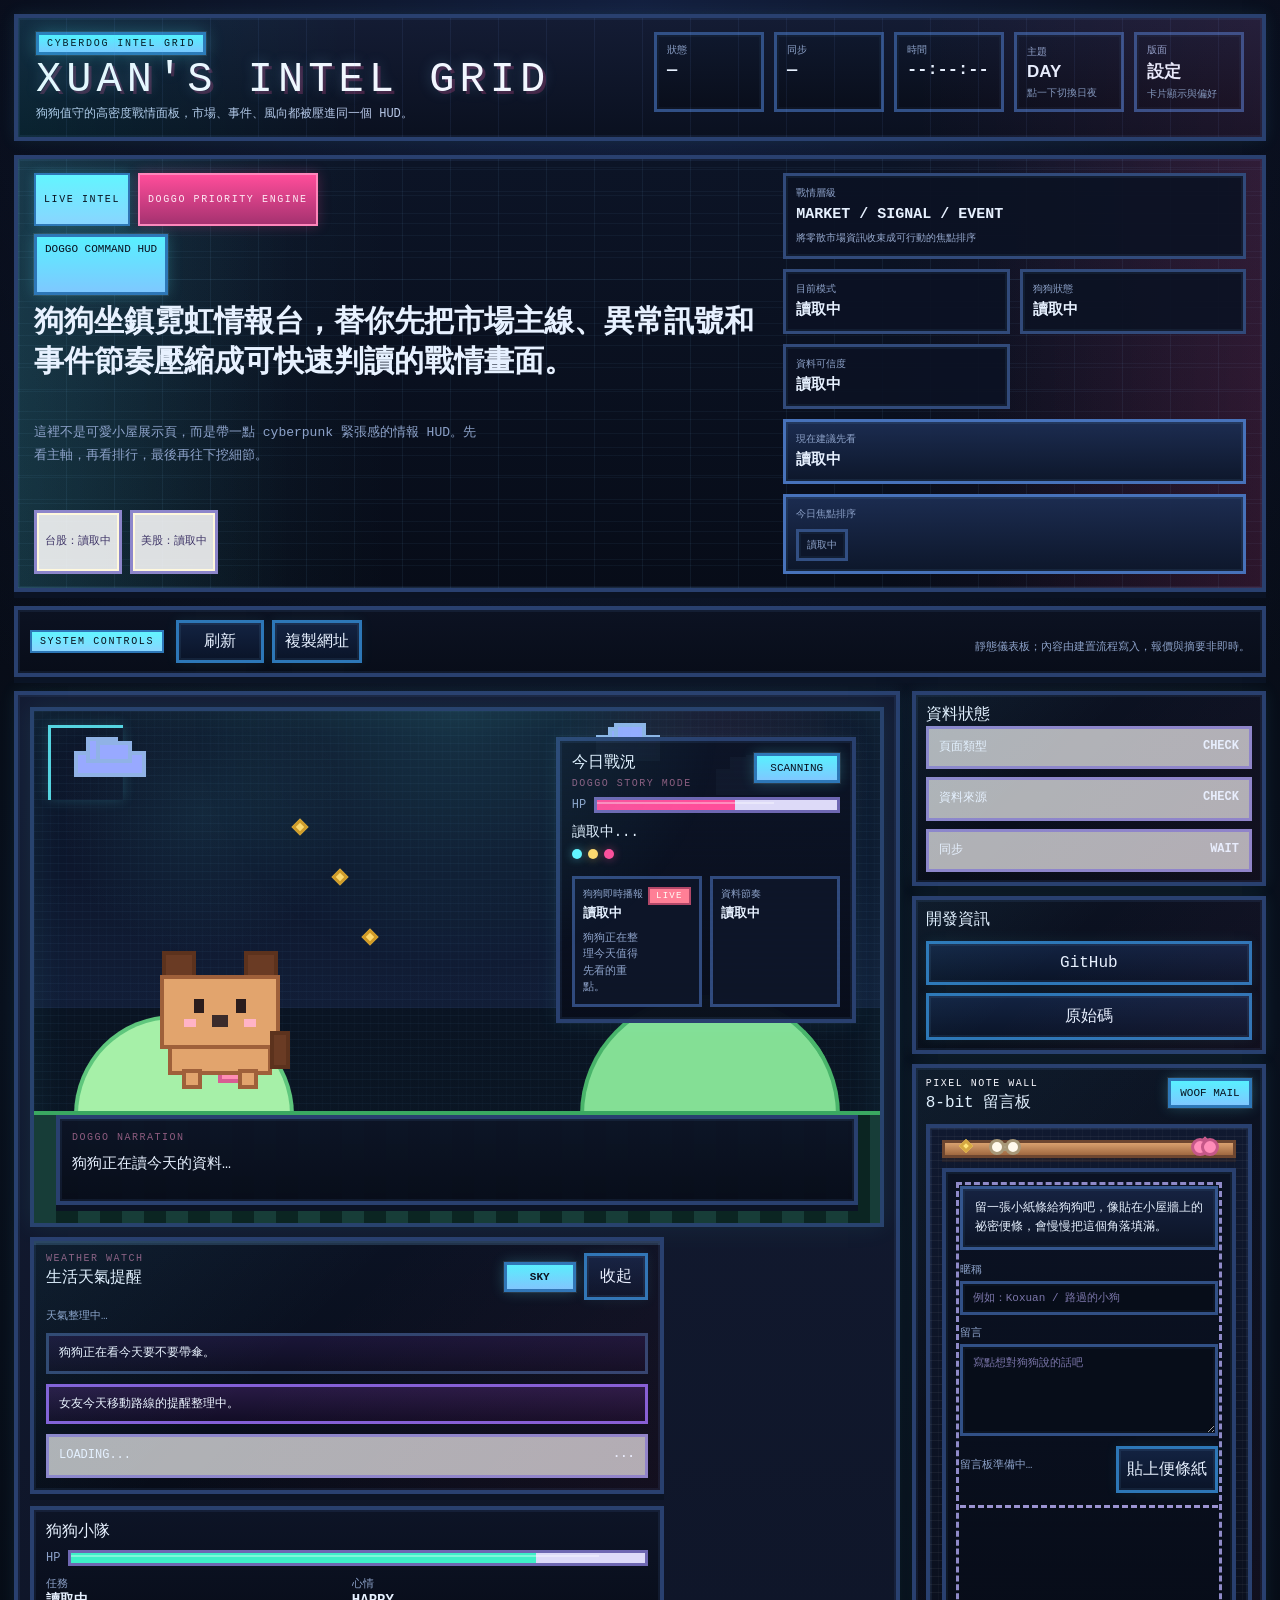
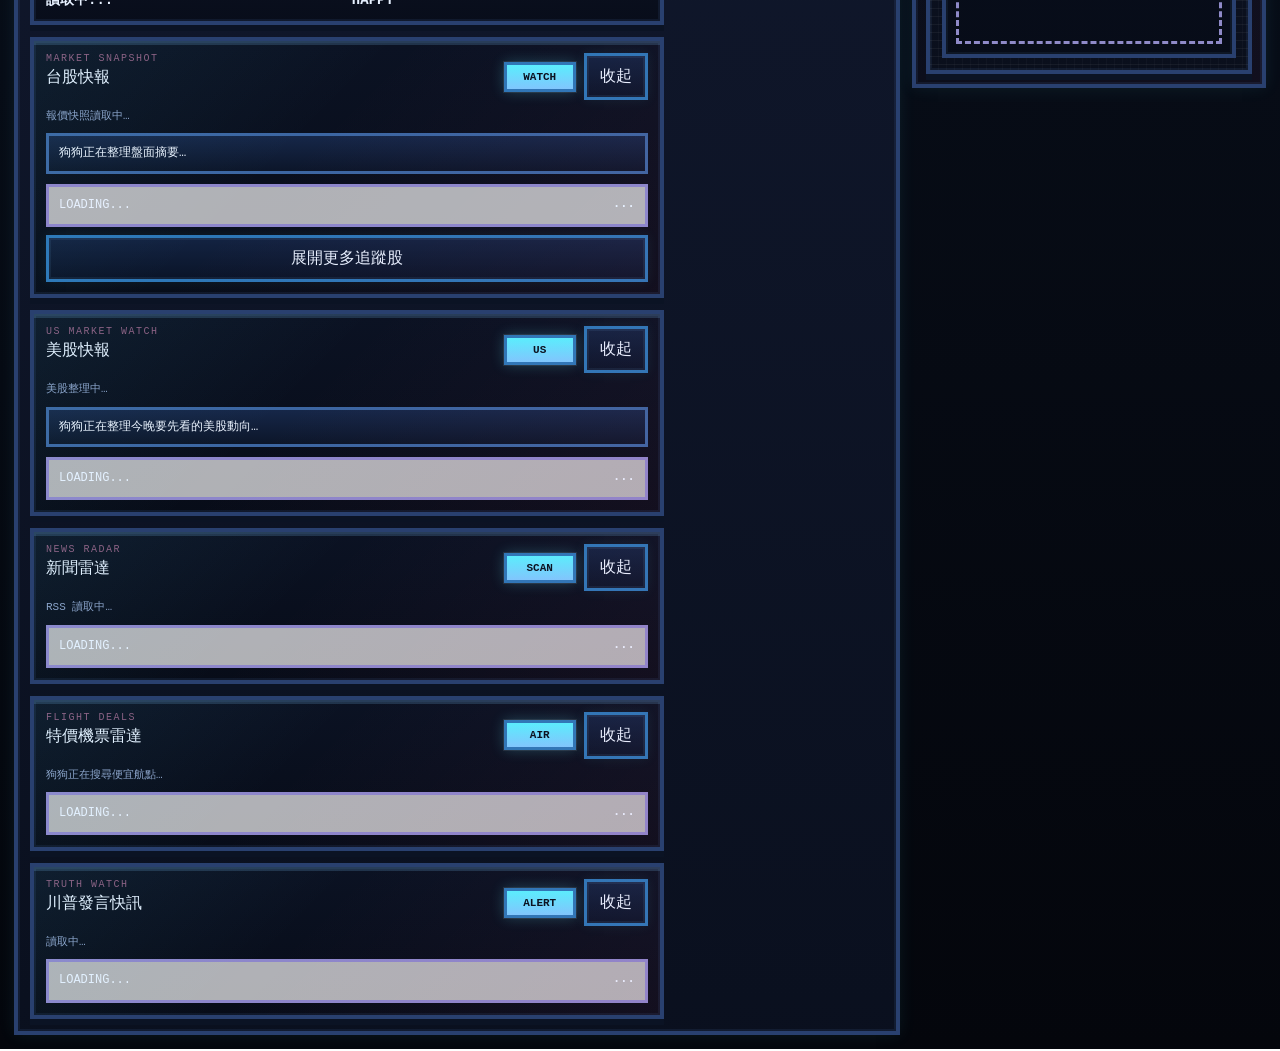
==== commit 8ead2892: "Push dashboard cyberpunk HUD to v2" ====
--- a/docs/index.html
+++ b/docs/index.html
@@ -25,7 +25,12 @@
       </header>
 
       <section class="hero-hud frame white-panel">
+        <div class="hero-grid-overlay" aria-hidden="true"></div>
         <div class="hero-copy">
+          <div class="hero-eyebrow-row">
+            <span class="hero-eyebrow-pill">LIVE INTEL</span>
+            <span class="hero-eyebrow-pill danger">DOGGO PRIORITY ENGINE</span>
+          </div>
           <div class="hero-label">DOGGO COMMAND HUD</div>
           <h1 class="hero-title">狗狗坐鎮霓虹情報台，替你先把市場主線、異常訊號和事件節奏壓縮成可快速判讀的戰情畫面。</h1>
           <p class="hero-desc">這裡不是可愛小屋展示頁，而是帶一點 cyberpunk 緊張感的情報 HUD。先看主軸，再看排行，最後再往下挖細節。</p>
@@ -35,6 +40,11 @@
           </div>
         </div>
         <div class="hero-metrics">
+          <div class="hero-metric hero-metric-ledger">
+            <span>戰情層級</span>
+            <b>MARKET / SIGNAL / EVENT</b>
+            <small>將零散市場資訊收束成可行動的焦點排序</small>
+          </div>
           <div class="hero-metric">
             <span>目前模式</span>
             <b id="hero-session">讀取中</b>
@@ -62,6 +72,7 @@
 
       <main class="dream-layout">
         <div class="utility-strip frame white-panel">
+          <div class="utility-kicker">SYSTEM CONTROLS</div>
           <button class="cmd-btn" id="refresh-btn">刷新</button>
           <button class="cmd-btn" id="theme-copy-btn">複製網址</button>
           <div class="hint utility-hint" id="action-hint">靜態儀表板；內容由建置流程寫入，報價與摘要非即時。</div>
@@ -69,6 +80,8 @@
 
         <section class="battle-card frame candy">
           <div class="battle-stage">
+            <div class="battle-hud-overlay" aria-hidden="true"></div>
+            <div class="battle-corners" aria-hidden="true"></div>
             <div class="moon"></div>
             <div class="star st1"></div>
             <div class="star st2"></div>
@@ -94,6 +107,9 @@
                 <div class="hp-bar pink"><i id="enemy-hp"></i></div>
               </div>
               <div class="enemy-text" id="current-status">讀取中...</div>
+              <div class="battle-status-leds" aria-hidden="true">
+                <span></span><span></span><span></span>
+              </div>
               <div class="battle-scanlines" aria-hidden="true"></div>
               <div class="battle-focus-grid">
                 <div class="battle-focus-card battle-broadcast-card">
--- a/docs/style.css
+++ b/docs/style.css
@@ -56,8 +56,8 @@
   background: linear-gradient(180deg, #090b17 0%, #0d1124 42%, #06070f 100%);
 }
 .frame {
-  border: 4px solid #5d5aa2;
-  box-shadow: inset 0 0 0 2px #ffffff, 0 6px 0 #8f8ac8;
+  border: 4px solid #29406f;
+  box-shadow: inset 0 0 0 2px rgba(120, 160, 255, .08), 0 0 16px rgba(88,240,255,.08);
 }
 .candy {
   background: linear-gradient(180deg, rgba(20, 28, 52, .96) 0%, rgba(10, 16, 31, .98) 100%);
@@ -129,8 +129,9 @@
 .stat-pill {
   min-width: 110px;
   padding: 8px 10px;
-  background: rgba(255,255,255,.65);
-  border: 3px solid #8d86cb;
+  background: linear-gradient(180deg, rgba(15, 24, 45, .96) 0%, rgba(9, 14, 27, .98) 100%);
+  border: 3px solid #315086;
+  box-shadow: inset 0 0 0 2px rgba(126,200,255,.04);
 }
 .theme-toggle,
 .layout-toggle {
@@ -241,6 +242,39 @@
 .hero-copy {
   display: grid;
   gap: 8px;
+  position: relative;
+  z-index: 1;
+}
+.hero-grid-overlay {
+  position: absolute;
+  inset: 0;
+  background:
+    linear-gradient(90deg, rgba(88,240,255,.1), transparent 22%, transparent 78%, rgba(255,77,154,.08)),
+    repeating-linear-gradient(90deg, rgba(126,200,255,.07) 0 1px, transparent 1px 48px),
+    repeating-linear-gradient(0deg, rgba(126,200,255,.05) 0 1px, transparent 1px 28px);
+  pointer-events: none;
+}
+.hero-eyebrow-row {
+  display: flex;
+  flex-wrap: wrap;
+  gap: 8px;
+}
+.hero-eyebrow-pill {
+  display: inline-flex;
+  align-items: center;
+  padding: 4px 8px;
+  font-size: 10px;
+  letter-spacing: .16em;
+  color: #08111f;
+  background: linear-gradient(180deg, #62f5ff 0%, #89d5ff 100%);
+  border: 2px solid #2d77b7;
+  box-shadow: 0 0 10px rgba(88,240,255,.22);
+}
+.hero-eyebrow-pill.danger {
+  color: #ffeaf5;
+  background: linear-gradient(180deg, #ff4d9a 0%, #a53270 100%);
+  border-color: #ff86bb;
+  box-shadow: 0 0 12px rgba(255,77,154,.25);
 }
 .hero-label {
   display: inline-block;
@@ -324,6 +358,20 @@
   display: grid;
   grid-template-columns: 1fr 1fr;
   gap: 10px;
+  position: relative;
+  z-index: 1;
+}
+.hero-metric-ledger {
+  grid-column: 1 / -1;
+  background: linear-gradient(180deg, rgba(18, 31, 57, .98) 0%, rgba(10, 17, 31, .98) 100%);
+  border-color: #4d7bcb;
+}
+.hero-metric small {
+  display: block;
+  margin-top: 6px;
+  font-size: 10px;
+  line-height: 1.5;
+  color: var(--card-muted);
 }
 .hero-metric {
   padding: 10px;
@@ -397,7 +445,39 @@
   border: 4px solid #28436e;
   background: linear-gradient(180deg, #0a1224 0%, #101b34 58%, #08111f 58%, #06101c 100%);
   transition: background 0.28s ease, filter 0.28s ease, box-shadow 0.28s ease;
-  box-shadow: inset 0 0 40px rgba(88,240,255,.08);
+  box-shadow: inset 0 0 40px rgba(88,240,255,.08), 0 0 24px rgba(88,240,255,.08);
+}
+.battle-hud-overlay {
+  position: absolute;
+  inset: 0;
+  background:
+    radial-gradient(circle at 20% 20%, rgba(88,240,255,.08), transparent 18%),
+    radial-gradient(circle at 80% 12%, rgba(255,77,154,.07), transparent 20%),
+    linear-gradient(180deg, rgba(126,200,255,.03), transparent 30%, rgba(126,200,255,.04));
+  pointer-events: none;
+}
+.battle-corners::before,
+.battle-corners::after {
+  content: "";
+  position: absolute;
+  width: 72px;
+  height: 72px;
+  border-top: 3px solid rgba(98,245,255,.85);
+  border-left: 3px solid rgba(98,245,255,.85);
+  top: 14px;
+  left: 14px;
+  box-shadow: 0 0 12px rgba(88,240,255,.2);
+}
+.battle-corners::after {
+  top: auto;
+  left: auto;
+  right: 14px;
+  bottom: 14px;
+  border-top: none;
+  border-left: none;
+  border-right: 3px solid rgba(255,77,154,.85);
+  border-bottom: 3px solid rgba(255,77,154,.85);
+  box-shadow: 0 0 12px rgba(255,77,154,.16);
 }
 .battle-stage[data-battle-mode="alert-mode"] {
   box-shadow: inset 0 0 24px rgba(216, 93, 147, .22);
@@ -570,6 +650,26 @@
   mix-blend-mode: soft-light;
   opacity: .22;
   pointer-events: none;
+}
+.battle-status-leds {
+  display: inline-flex;
+  gap: 6px;
+  margin-top: 8px;
+}
+.battle-status-leds span {
+  width: 10px;
+  height: 10px;
+  border-radius: 999px;
+  background: #62f5ff;
+  box-shadow: 0 0 10px rgba(98,245,255,.45);
+}
+.battle-status-leds span:nth-child(2) {
+  background: #ffd86b;
+  box-shadow: 0 0 10px rgba(255,216,107,.4);
+}
+.battle-status-leds span:nth-child(3) {
+  background: #ff4d9a;
+  box-shadow: 0 0 10px rgba(255,77,154,.45);
 }
 .enemy-name,
 .player-name,
@@ -1433,13 +1533,14 @@
   color: #2b2550;
 }
 .intel-panel.is-focus {
-  box-shadow: inset 0 0 0 2px #fff, 0 8px 0 #9f99d6;
+  box-shadow: inset 0 0 0 2px rgba(126,200,255,.12), 0 0 20px rgba(88,240,255,.18);
   transform: translateY(-2px);
 }
 .intel-panel.is-focus .intel-badge {
-  background: #ff8fb7;
-  border-color: #c85386;
-  box-shadow: 0 3px 0 #8f355f;
+  color: #fff3fb;
+  background: linear-gradient(180deg, #ff4d9a 0%, #a53270 100%);
+  border-color: #ff86bb;
+  box-shadow: 0 0 12px rgba(255,77,154,.26);
 }
 .intel-panel.focus-flash {
   animation: focus-flash-pop 0.55s steps(5, end);
@@ -1453,10 +1554,10 @@
   padding: 2px 6px;
   font-size: 9px;
   letter-spacing: .12em;
-  color: #fffdf7;
-  background: #ff6f8f;
-  border: 2px solid #a53a5b;
-  box-shadow: 0 2px 0 #6d2038;
+  color: #fff3fb;
+  background: linear-gradient(180deg, #ff4d9a 0%, #a53270 100%);
+  border: 2px solid #ff86bb;
+  box-shadow: 0 0 12px rgba(255,77,154,.24);
 }
 .meta-grid {
   display: grid;
@@ -1486,6 +1587,15 @@
   padding: 10px 12px;
   margin-bottom: 2px;
   background: linear-gradient(180deg, rgba(12, 18, 34, .96) 0%, rgba(8, 13, 25, .98) 100%);
+}
+.utility-kicker {
+  margin-right: 4px;
+  padding: 4px 8px;
+  font-size: 10px;
+  letter-spacing: .16em;
+  color: #08111f;
+  background: linear-gradient(180deg, #62f5ff 0%, #89d5ff 100%);
+  border: 2px solid #2d77b7;
 }
 .utility-strip .cmd-btn {
   min-width: 88px;
@@ -1534,6 +1644,15 @@
 .side-card {
   padding: 10px;
   background: linear-gradient(180deg, rgba(12, 18, 34, .96) 0%, rgba(8, 13, 25, .98) 100%);
+  position: relative;
+  overflow: hidden;
+}
+.side-card::before {
+  content: "";
+  position: absolute;
+  inset: 0;
+  background: linear-gradient(135deg, rgba(88,240,255,.05), transparent 40%, rgba(255,77,154,.04));
+  pointer-events: none;
 }
 .guestbook-card {
   overflow: hidden;
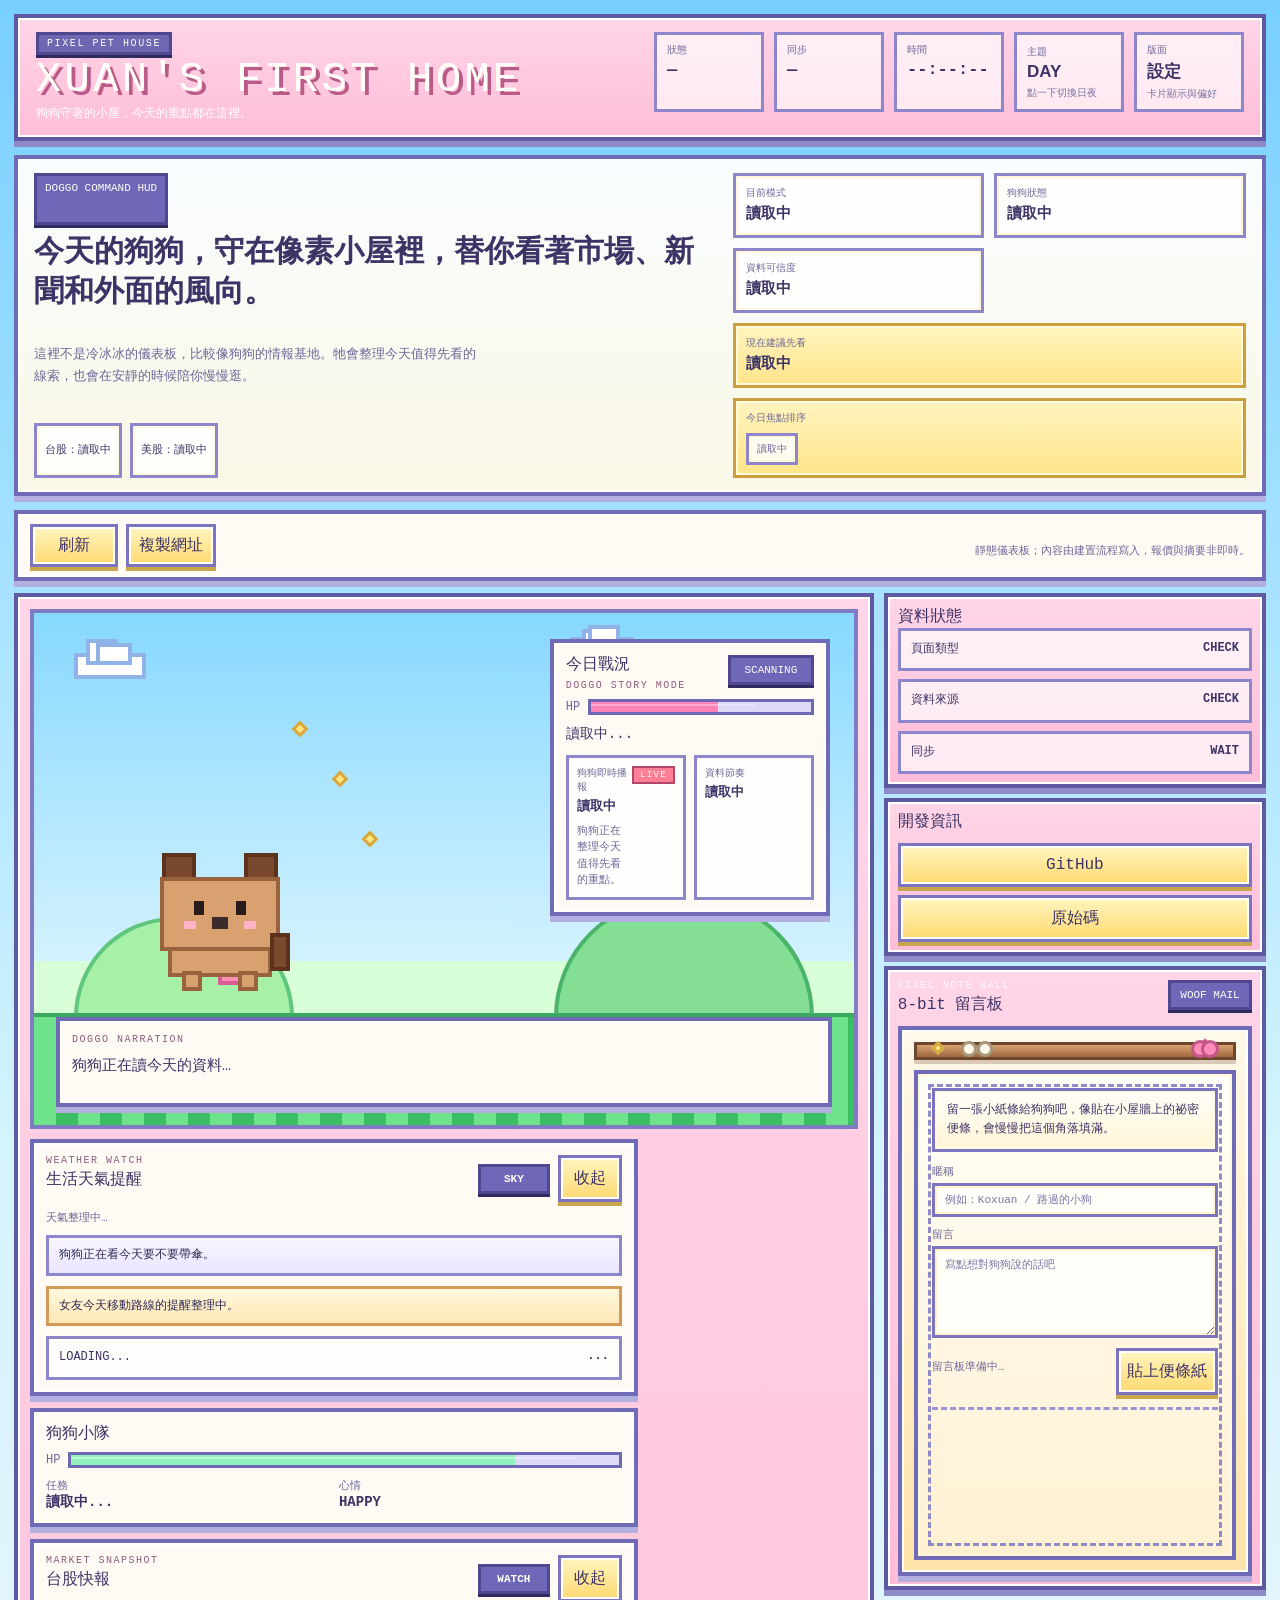
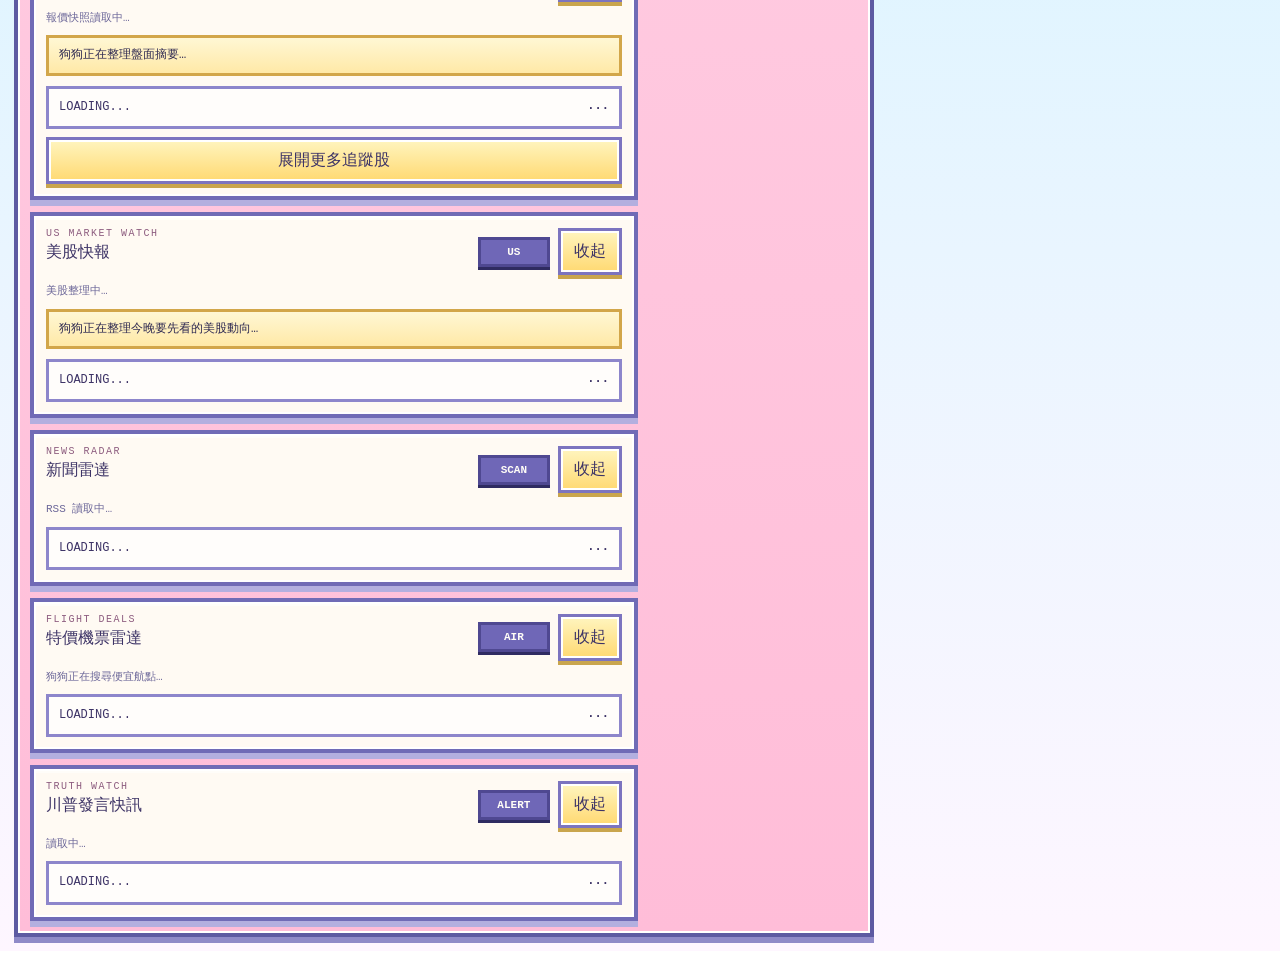
==== commit b809cd60: "Revert dashboard from cyberpunk restyle" ====
--- a/docs/index.html
+++ b/docs/index.html
@@ -3,7 +3,7 @@
   <head>
     <meta charset="UTF-8" />
     <meta name="viewport" content="width=device-width, initial-scale=1.0" />
-    <title>Xuan's Cyberdog Intel Grid</title>
+    <title>Xuan's First Home</title>
     <link rel="stylesheet" href="./style.css" />
     <script src="https://cdn.jsdelivr.net/npm/gsap@3.12.5/dist/gsap.min.js" defer></script>
   </head>
@@ -11,9 +11,9 @@
     <div class="dream-shell">
       <header class="dream-top frame candy">
         <div class="title-block">
-          <div class="game-kicker">CYBERDOG INTEL GRID</div>
-          <div class="game-title">XUAN'S INTEL GRID</div>
-          <div class="game-sub">狗狗值守的高密度戰情面板，市場、事件、風向都被壓進同一個 HUD。</div>
+          <div class="game-kicker">PIXEL PET HOUSE</div>
+          <div class="game-title">XUAN'S FIRST HOME</div>
+          <div class="game-sub">狗狗守著的小屋，今天的重點都在這裡。</div>
         </div>
         <div class="top-stats">
           <div class="stat-pill"><span>狀態</span><b id="line-link">—</b></div>
@@ -25,26 +25,16 @@
       </header>
 
       <section class="hero-hud frame white-panel">
-        <div class="hero-grid-overlay" aria-hidden="true"></div>
         <div class="hero-copy">
-          <div class="hero-eyebrow-row">
-            <span class="hero-eyebrow-pill">LIVE INTEL</span>
-            <span class="hero-eyebrow-pill danger">DOGGO PRIORITY ENGINE</span>
-          </div>
           <div class="hero-label">DOGGO COMMAND HUD</div>
-          <h1 class="hero-title">狗狗坐鎮霓虹情報台，替你先把市場主線、異常訊號和事件節奏壓縮成可快速判讀的戰情畫面。</h1>
-          <p class="hero-desc">這裡不是可愛小屋展示頁，而是帶一點 cyberpunk 緊張感的情報 HUD。先看主軸，再看排行，最後再往下挖細節。</p>
+          <h1 class="hero-title">今天的狗狗，守在像素小屋裡，替你看著市場、新聞和外面的風向。</h1>
+          <p class="hero-desc">這裡不是冷冰冰的儀表板，比較像狗狗的情報基地。牠會整理今天值得先看的線索，也會在安靜的時候陪你慢慢逛。</p>
           <div class="market-session-strip" id="market-session-strip">
             <span class="market-session-pill">台股：讀取中</span>
             <span class="market-session-pill">美股：讀取中</span>
           </div>
         </div>
         <div class="hero-metrics">
-          <div class="hero-metric hero-metric-ledger">
-            <span>戰情層級</span>
-            <b>MARKET / SIGNAL / EVENT</b>
-            <small>將零散市場資訊收束成可行動的焦點排序</small>
-          </div>
           <div class="hero-metric">
             <span>目前模式</span>
             <b id="hero-session">讀取中</b>
@@ -72,7 +62,6 @@
 
       <main class="dream-layout">
         <div class="utility-strip frame white-panel">
-          <div class="utility-kicker">SYSTEM CONTROLS</div>
           <button class="cmd-btn" id="refresh-btn">刷新</button>
           <button class="cmd-btn" id="theme-copy-btn">複製網址</button>
           <div class="hint utility-hint" id="action-hint">靜態儀表板；內容由建置流程寫入，報價與摘要非即時。</div>
@@ -80,8 +69,6 @@
 
         <section class="battle-card frame candy">
           <div class="battle-stage">
-            <div class="battle-hud-overlay" aria-hidden="true"></div>
-            <div class="battle-corners" aria-hidden="true"></div>
             <div class="moon"></div>
             <div class="star st1"></div>
             <div class="star st2"></div>
@@ -107,10 +94,6 @@
                 <div class="hp-bar pink"><i id="enemy-hp"></i></div>
               </div>
               <div class="enemy-text" id="current-status">讀取中...</div>
-              <div class="battle-status-leds" aria-hidden="true">
-                <span></span><span></span><span></span>
-              </div>
-              <div class="battle-scanlines" aria-hidden="true"></div>
               <div class="battle-focus-grid">
                 <div class="battle-focus-card battle-broadcast-card">
                   <span>狗狗即時播報</span>
--- a/docs/style.css
+++ b/docs/style.css
@@ -1,33 +1,33 @@
 :root {
-  --bg1: #070b16;
-  --bg2: #11192d;
-  --pink1: #ff5db1;
-  --pink2: #ff4d9a;
-  --pink3: #b93d7b;
-  --cream: #0e1528;
-  --lav2: #6f8dff;
-  --mint: #3ef0c7;
-  --mint2: #17b98d;
-  --yellow: #ffd86b;
-  --yellow2: #d39a24;
-  --ink: #e7f1ff;
-  --muted: #8da2c9;
-  --grass1: #173d38;
-  --grass2: #0b2522;
-  --cloud: #98a9ff;
-  --dog1: #e2a46d;
-  --dog2: #9f603a;
-  --dog3: #6a3b24;
-  --card-text: #edf4ff;
-  --card-muted: #98abd0;
-  --card-link: #7ec8ff;
-  --card-border-soft: #30456f;
-  --status-ok-bg: rgba(23, 112, 86, .24);
-  --status-ok-fg: #7cf6cf;
-  --status-warn-bg: rgba(144, 98, 16, .24);
-  --status-warn-fg: #ffd782;
-  --status-danger-bg: rgba(160, 47, 98, .24);
-  --status-danger-fg: #ff9bc5;
+  --bg1: #85d8ff;
+  --bg2: #d3f2ff;
+  --pink1: #ffb7d8;
+  --pink2: #ff82b8;
+  --pink3: #d85d93;
+  --cream: #fffaf3;
+  --lav2: #7d83d8;
+  --mint: #93f2bb;
+  --mint2: #48bb7b;
+  --yellow: #ffe67a;
+  --yellow2: #d6a842;
+  --ink: #3d3366;
+  --muted: #6c6799;
+  --grass1: #6fe38b;
+  --grass2: #3cbf64;
+  --cloud: #ffffff;
+  --dog1: #d9a16f;
+  --dog2: #99633e;
+  --dog3: #7a492d;
+  --card-text: #2f2a52;
+  --card-muted: #595381;
+  --card-link: #2943a8;
+  --card-border-soft: #8d86cb;
+  --status-ok-bg: #effcef;
+  --status-ok-fg: #21663c;
+  --status-warn-bg: #fff6d8;
+  --status-warn-fg: #8f6214;
+  --status-danger-bg: #ffe1e8;
+  --status-danger-fg: #9e3555;
 }
 
 * { box-sizing: border-box; image-rendering: pixelated; }
@@ -35,9 +35,7 @@
   margin: 0;
   font-family: ui-monospace, 'Cascadia Code', 'Menlo', 'Consolas', 'Source Code Pro', monospace;
   color: var(--ink);
-  background:
-    radial-gradient(circle at top, rgba(74, 124, 255, .2), transparent 34%),
-    linear-gradient(180deg, #05070e 0%, #09101d 38%, #04060c 100%);
+  background: linear-gradient(180deg, #78cfff 0%, #d4f4ff 45%, #fef6ff 100%);
   transition: background .2s ease, color .2s ease;
 }
 body[data-theme="night"] {
@@ -56,21 +54,21 @@
   background: linear-gradient(180deg, #090b17 0%, #0d1124 42%, #06070f 100%);
 }
 .frame {
-  border: 4px solid #29406f;
-  box-shadow: inset 0 0 0 2px rgba(120, 160, 255, .08), 0 0 16px rgba(88,240,255,.08);
+  border: 4px solid #5d5aa2;
+  box-shadow: inset 0 0 0 2px #ffffff, 0 6px 0 #8f8ac8;
 }
 .candy {
-  background: linear-gradient(180deg, rgba(20, 28, 52, .96) 0%, rgba(10, 16, 31, .98) 100%);
+  background: linear-gradient(180deg, #ffd5e7 0%, #ffbdd8 100%);
 }
 .white-panel {
-  background: linear-gradient(180deg, rgba(13, 20, 38, .96) 0%, rgba(8, 13, 26, .98) 100%);
-  border: 4px solid #29406f;
-  box-shadow: inset 0 0 0 2px rgba(120, 160, 255, .08), 0 6px 0 #0b1324;
+  background: var(--cream);
+  border: 4px solid #706bb6;
+  box-shadow: inset 0 0 0 2px #fff, 0 6px 0 #b3afdf;
 }
 .dream-shell {
   min-height: 100vh;
   padding: 14px;
-  max-width: min(100%, 1400px);
+  max-width: min(100%, 1280px);
   margin-inline: auto;
 }
 .dream-top {
@@ -81,17 +79,6 @@
   gap: 12px;
   padding: 14px 18px;
   margin-bottom: 14px;
-  position: relative;
-  overflow: hidden;
-}
-.dream-top::before {
-  content: "";
-  position: absolute;
-  inset: 0;
-  background:
-    linear-gradient(90deg, rgba(0, 255, 240, .08), transparent 28%, transparent 72%, rgba(255, 77, 154, .08)),
-    repeating-linear-gradient(90deg, rgba(120, 166, 255, .08) 0 1px, transparent 1px 48px);
-  pointer-events: none;
 }
 .title-block {
   display: grid;
@@ -102,24 +89,24 @@
   width: fit-content;
   padding: 3px 8px;
   font-size: 10px;
-  letter-spacing: .18em;
-  color: #06111f;
-  background: linear-gradient(180deg, #58f0ff 0%, #7ec8ff 100%);
-  border: 3px solid #2d77b7;
-  box-shadow: 0 0 0 1px rgba(255,255,255,.08), 0 0 18px rgba(88,240,255,.28);
+  letter-spacing: .16em;
+  color: #fffdf7;
+  background: #6e67b2;
+  border: 3px solid #4f4891;
+  box-shadow: 0 3px 0 #2f2b61;
 }
 .game-title {
   font-size: clamp(26px, 4vw, 42px);
   line-height: 1;
-  letter-spacing: .12em;
-  color: #f2f7ff;
-  text-shadow: 0 0 14px rgba(126, 200, 255, .28), 3px 3px 0 rgba(255, 77, 154, .22);
+  letter-spacing: .08em;
+  color: #fffef8;
+  text-shadow: 4px 4px 0 #b95b87, 0 0 0 #fff;
 }
 .game-sub {
-  max-width: 52rem;
+  max-width: 42rem;
   font-size: 12px;
   line-height: 1.5;
-  color: #b8c8e8;
+  color: #fff;
 }
 .top-stats {
   display: flex;
@@ -129,9 +116,8 @@
 .stat-pill {
   min-width: 110px;
   padding: 8px 10px;
-  background: linear-gradient(180deg, rgba(15, 24, 45, .96) 0%, rgba(9, 14, 27, .98) 100%);
-  border: 3px solid #315086;
-  box-shadow: inset 0 0 0 2px rgba(126,200,255,.04);
+  background: rgba(255,255,255,.65);
+  border: 3px solid #8d86cb;
 }
 .theme-toggle,
 .layout-toggle {
@@ -175,29 +161,18 @@
 }
 .dream-layout {
   display: grid;
-  grid-template-columns: minmax(0, 1.75fr) minmax(280px, 0.7fr);
-  gap: 12px;
+  grid-template-columns: minmax(0, 1.62fr) minmax(250px, 0.72fr);
+  gap: 10px;
   align-items: start;
 }
 .hero-hud {
   margin-bottom: 14px;
   padding: 14px 16px;
   display: grid;
-  grid-template-columns: minmax(0, 1.35fr) minmax(320px, 0.85fr);
+  grid-template-columns: minmax(0, 1.2fr) minmax(280px, 0.9fr);
   gap: 14px;
   align-items: stretch;
-  background: linear-gradient(180deg, rgba(12, 20, 38, .98) 0%, rgba(7, 12, 24, .98) 100%);
-  position: relative;
-  overflow: hidden;
-}
-.hero-hud::before {
-  content: "";
-  position: absolute;
-  inset: 0;
-  background:
-    linear-gradient(90deg, rgba(88,240,255,.08), transparent 30%, transparent 70%, rgba(255,77,154,.08)),
-    repeating-linear-gradient(0deg, rgba(126, 200, 255, .05) 0 1px, transparent 1px 22px);
-  pointer-events: none;
+  background: linear-gradient(180deg, rgba(255,255,255,.95) 0%, rgba(255,248,228,.95) 100%);
 }
 .hero-hud[data-focus-theme="trump"] {
   background: linear-gradient(180deg, rgba(255,245,232,.98) 0%, rgba(255,221,210,.98) 100%);
@@ -242,39 +217,6 @@
 .hero-copy {
   display: grid;
   gap: 8px;
-  position: relative;
-  z-index: 1;
-}
-.hero-grid-overlay {
-  position: absolute;
-  inset: 0;
-  background:
-    linear-gradient(90deg, rgba(88,240,255,.1), transparent 22%, transparent 78%, rgba(255,77,154,.08)),
-    repeating-linear-gradient(90deg, rgba(126,200,255,.07) 0 1px, transparent 1px 48px),
-    repeating-linear-gradient(0deg, rgba(126,200,255,.05) 0 1px, transparent 1px 28px);
-  pointer-events: none;
-}
-.hero-eyebrow-row {
-  display: flex;
-  flex-wrap: wrap;
-  gap: 8px;
-}
-.hero-eyebrow-pill {
-  display: inline-flex;
-  align-items: center;
-  padding: 4px 8px;
-  font-size: 10px;
-  letter-spacing: .16em;
-  color: #08111f;
-  background: linear-gradient(180deg, #62f5ff 0%, #89d5ff 100%);
-  border: 2px solid #2d77b7;
-  box-shadow: 0 0 10px rgba(88,240,255,.22);
-}
-.hero-eyebrow-pill.danger {
-  color: #ffeaf5;
-  background: linear-gradient(180deg, #ff4d9a 0%, #a53270 100%);
-  border-color: #ff86bb;
-  box-shadow: 0 0 12px rgba(255,77,154,.25);
 }
 .hero-label {
   display: inline-block;
@@ -358,26 +300,12 @@
   display: grid;
   grid-template-columns: 1fr 1fr;
   gap: 10px;
-  position: relative;
-  z-index: 1;
-}
-.hero-metric-ledger {
-  grid-column: 1 / -1;
-  background: linear-gradient(180deg, rgba(18, 31, 57, .98) 0%, rgba(10, 17, 31, .98) 100%);
-  border-color: #4d7bcb;
-}
-.hero-metric small {
-  display: block;
-  margin-top: 6px;
-  font-size: 10px;
-  line-height: 1.5;
-  color: var(--card-muted);
 }
 .hero-metric {
   padding: 10px;
-  background: rgba(11, 18, 35, .92);
-  border: 3px solid #314a7a;
-  box-shadow: inset 0 0 0 2px rgba(126,200,255,.06);
+  background: rgba(255,255,255,.82);
+  border: 3px solid #8d86cb;
+  box-shadow: inset 0 0 0 2px #fff5d8;
 }
 .hero-metric span {
   display: block;
@@ -393,9 +321,9 @@
 }
 .hero-metric.emphasis {
   grid-column: 1 / -1;
-  background: linear-gradient(180deg, rgba(28, 45, 82, .96) 0%, rgba(13, 23, 43, .98) 100%);
-  border-color: #4772ba;
-  box-shadow: inset 0 0 0 2px rgba(126,200,255,.08);
+  background: linear-gradient(180deg, #fff4bf 0%, #ffe58a 100%);
+  border-color: #cc9f3d;
+  box-shadow: inset 0 0 0 2px #fff9de;
 }
 .hero-priority-metric {
   display: grid;
@@ -413,21 +341,21 @@
   padding: 6px 8px;
   font-size: 11px;
   line-height: 1.4;
-  color: #dfeaff;
-  background: rgba(14, 22, 42, .92);
-  border: 3px solid #324f83;
-  box-shadow: inset 0 0 0 2px rgba(126,200,255,.05);
+  color: #3d3366;
+  background: rgba(255,255,255,.86);
+  border: 3px solid #8d86cb;
+  box-shadow: inset 0 0 0 2px #fff8dd;
   cursor: pointer;
   appearance: none;
   font: inherit;
 }
 .focus-pill b {
   font-size: 10px;
-  color: #59f0ff;
+  color: #8f5b16;
 }
 .focus-pill.is-top {
-  background: linear-gradient(180deg, rgba(37, 58, 104, .98) 0%, rgba(17, 28, 54, .98) 100%);
-  border-color: #58bdf1;
+  background: linear-gradient(180deg, #ffe7b0 0%, #ffd36f 100%);
+  border-color: #c99122;
 }
 .focus-pill:hover,
 .focus-pill:focus-visible {
@@ -442,42 +370,9 @@
   position: relative;
   height: 520px;
   overflow: hidden;
-  border: 4px solid #28436e;
-  background: linear-gradient(180deg, #0a1224 0%, #101b34 58%, #08111f 58%, #06101c 100%);
+  border: 4px solid #7f7cc3;
+  background: linear-gradient(180deg, var(--bg1) 0%, var(--bg2) 68%, #d9ffd9 68%, #d9ffd9 100%);
   transition: background 0.28s ease, filter 0.28s ease, box-shadow 0.28s ease;
-  box-shadow: inset 0 0 40px rgba(88,240,255,.08), 0 0 24px rgba(88,240,255,.08);
-}
-.battle-hud-overlay {
-  position: absolute;
-  inset: 0;
-  background:
-    radial-gradient(circle at 20% 20%, rgba(88,240,255,.08), transparent 18%),
-    radial-gradient(circle at 80% 12%, rgba(255,77,154,.07), transparent 20%),
-    linear-gradient(180deg, rgba(126,200,255,.03), transparent 30%, rgba(126,200,255,.04));
-  pointer-events: none;
-}
-.battle-corners::before,
-.battle-corners::after {
-  content: "";
-  position: absolute;
-  width: 72px;
-  height: 72px;
-  border-top: 3px solid rgba(98,245,255,.85);
-  border-left: 3px solid rgba(98,245,255,.85);
-  top: 14px;
-  left: 14px;
-  box-shadow: 0 0 12px rgba(88,240,255,.2);
-}
-.battle-corners::after {
-  top: auto;
-  left: auto;
-  right: 14px;
-  bottom: 14px;
-  border-top: none;
-  border-left: none;
-  border-right: 3px solid rgba(255,77,154,.85);
-  border-bottom: 3px solid rgba(255,77,154,.85);
-  box-shadow: 0 0 12px rgba(255,77,154,.16);
 }
 .battle-stage[data-battle-mode="alert-mode"] {
   box-shadow: inset 0 0 24px rgba(216, 93, 147, .22);
@@ -525,17 +420,10 @@
   position: absolute;
   inset: 0;
   background-image:
-    linear-gradient(rgba(126,200,255,.14) 1px, transparent 1px),
-    linear-gradient(90deg, rgba(126,200,255,.08) 1px, transparent 1px);
+    linear-gradient(rgba(255,255,255,.16) 1px, transparent 1px),
+    linear-gradient(90deg, rgba(255,255,255,.08) 1px, transparent 1px);
   background-size: 8px 8px;
   opacity: .32;
-}
-.battle-stage::after {
-  content: "";
-  position: absolute;
-  inset: 0;
-  background: radial-gradient(circle at 50% 0%, rgba(88,240,255,.12), transparent 40%);
-  pointer-events: none;
 }
 .cloud,
 .hill,
@@ -546,8 +434,7 @@
 .dialog,
 .moon,
 .star,
-.dog-particles,
-.battle-scanlines {
+.dog-particles {
   position: absolute;
 }
 .moon {
@@ -639,37 +526,8 @@
 .enemy-bubble {
   right: 24px;
   top: 26px;
-  width: 300px;
+  width: 280px;
   padding: 12px;
-  background: linear-gradient(180deg, rgba(12, 20, 38, .96) 0%, rgba(8, 13, 26, .98) 100%);
-  box-shadow: inset 0 0 0 2px rgba(120,160,255,.08), 0 0 20px rgba(88,240,255,.08);
-}
-.battle-scanlines {
-  inset: 0;
-  background: repeating-linear-gradient(180deg, rgba(255,255,255,.05) 0 2px, transparent 2px 6px);
-  mix-blend-mode: soft-light;
-  opacity: .22;
-  pointer-events: none;
-}
-.battle-status-leds {
-  display: inline-flex;
-  gap: 6px;
-  margin-top: 8px;
-}
-.battle-status-leds span {
-  width: 10px;
-  height: 10px;
-  border-radius: 999px;
-  background: #62f5ff;
-  box-shadow: 0 0 10px rgba(98,245,255,.45);
-}
-.battle-status-leds span:nth-child(2) {
-  background: #ffd86b;
-  box-shadow: 0 0 10px rgba(255,216,107,.4);
-}
-.battle-status-leds span:nth-child(3) {
-  background: #ff4d9a;
-  box-shadow: 0 0 10px rgba(255,77,154,.45);
 }
 .enemy-name,
 .player-name,
@@ -709,10 +567,10 @@
   padding: 6px 8px;
   text-align: center;
   font-size: 11px;
-  color: #07111f;
-  background: linear-gradient(180deg, #58f0ff 0%, #7ec8ff 100%);
-  border: 3px solid #2d77b7;
-  box-shadow: 0 0 0 1px rgba(255,255,255,.08), 0 0 14px rgba(88,240,255,.24);
+  color: #fffdf7;
+  background: #6f67b7;
+  border: 3px solid #4f4891;
+  box-shadow: 0 3px 0 #2f2b61;
 }
 .battle-chip {
   min-width: 86px;
@@ -725,8 +583,8 @@
 }
 .battle-focus-card {
   padding: 8px;
-  background: rgba(14, 22, 42, .88);
-  border: 3px solid #304a7d;
+  background: rgba(255,255,255,.82);
+  border: 3px solid #8d86cb;
 }
 .battle-focus-card span {
   display: block;
@@ -917,18 +775,18 @@
   font-size: 12px;
   line-height: 1.55;
   color: var(--card-text);
-  border: 3px solid #30456f;
+  border: 3px solid #8d86cb;
 }
 .quote-summary {
-  background: linear-gradient(180deg, rgba(23, 41, 76, .92) 0%, rgba(12, 22, 42, .96) 100%);
-  border-color: #3c66a2;
+  background: linear-gradient(180deg, #fff7d4 0%, #ffe9a7 100%);
+  border-color: #d2a64a;
 }
 .weather-summary {
-  background: linear-gradient(180deg, rgba(28, 22, 58, .92) 0%, rgba(14, 14, 34, .96) 100%);
+  background: linear-gradient(180deg, #f9f6ff 0%, #ebe4ff 100%);
 }
 .weather-commute {
-  border-color: #8360d7;
-  background: linear-gradient(180deg, rgba(43, 27, 72, .92) 0%, rgba(18, 13, 38, .96) 100%);
+  border-color: #d39a57;
+  background: linear-gradient(180deg, #fff8de 0%, #ffe8b6 100%);
 }
 .weather-panel-collapsed #weather-list,
 .weather-panel-collapsed #weather-summary,
@@ -1438,20 +1296,12 @@
   min-width: 0;
   position: relative;
   overflow: hidden;
-  background: linear-gradient(180deg, rgba(11, 18, 35, .98) 0%, rgba(7, 12, 24, .98) 100%);
 }
 .intel-panel::after {
   content: "";
   position: absolute;
   inset: 0;
-  border-top: 4px solid rgba(126,200,255,.18);
-  pointer-events: none;
-}
-.intel-panel::before {
-  content: "";
-  position: absolute;
-  inset: 0;
-  background: linear-gradient(135deg, rgba(88,240,255,.06), transparent 42%, rgba(255,77,154,.05));
+  border-top: 4px solid rgba(255,255,255,.48);
   pointer-events: none;
 }
 .intel-head {
@@ -1533,14 +1383,13 @@
   color: #2b2550;
 }
 .intel-panel.is-focus {
-  box-shadow: inset 0 0 0 2px rgba(126,200,255,.12), 0 0 20px rgba(88,240,255,.18);
+  box-shadow: inset 0 0 0 2px #fff, 0 8px 0 #9f99d6;
   transform: translateY(-2px);
 }
 .intel-panel.is-focus .intel-badge {
-  color: #fff3fb;
-  background: linear-gradient(180deg, #ff4d9a 0%, #a53270 100%);
-  border-color: #ff86bb;
-  box-shadow: 0 0 12px rgba(255,77,154,.26);
+  background: #ff8fb7;
+  border-color: #c85386;
+  box-shadow: 0 3px 0 #8f355f;
 }
 .intel-panel.focus-flash {
   animation: focus-flash-pop 0.55s steps(5, end);
@@ -1554,10 +1403,10 @@
   padding: 2px 6px;
   font-size: 9px;
   letter-spacing: .12em;
-  color: #fff3fb;
-  background: linear-gradient(180deg, #ff4d9a 0%, #a53270 100%);
-  border: 2px solid #ff86bb;
-  box-shadow: 0 0 12px rgba(255,77,154,.24);
+  color: #fffdf7;
+  background: #ff6f8f;
+  border: 2px solid #a53a5b;
+  box-shadow: 0 2px 0 #6d2038;
 }
 .meta-grid {
   display: grid;
@@ -1586,16 +1435,6 @@
   gap: 8px;
   padding: 10px 12px;
   margin-bottom: 2px;
-  background: linear-gradient(180deg, rgba(12, 18, 34, .96) 0%, rgba(8, 13, 25, .98) 100%);
-}
-.utility-kicker {
-  margin-right: 4px;
-  padding: 4px 8px;
-  font-size: 10px;
-  letter-spacing: .16em;
-  color: #08111f;
-  background: linear-gradient(180deg, #62f5ff 0%, #89d5ff 100%);
-  border: 2px solid #2d77b7;
 }
 .utility-strip .cmd-btn {
   min-width: 88px;
@@ -1612,17 +1451,17 @@
 }
 .cmd-btn {
   appearance: none;
-  border: 3px solid #2d77b7;
-  background: linear-gradient(180deg, #132342 0%, #0a1428 100%);
+  border: 3px solid #7c74bf;
+  background: linear-gradient(180deg, #fff5bf 0%, #ffd972 100%);
   color: var(--ink);
   padding: 10px 8px;
   font: inherit;
   text-decoration: none;
   text-align: center;
   cursor: pointer;
-  box-shadow: inset 0 0 0 2px rgba(126,200,255,.08), 0 0 12px rgba(88,240,255,.08);
-}
-.cmd-btn:hover { filter: brightness(1.08); }
+  box-shadow: inset 0 0 0 2px #fff, 0 4px 0 #c9a54d;
+}
+.cmd-btn:hover { filter: brightness(1.05); }
 .cmd-btn:active {
   transform: translateY(2px);
   box-shadow: inset 0 0 0 2px #fff, 0 2px 0 #c9a54d;
@@ -1632,7 +1471,7 @@
 }
 .side-card:hover, .player-box:hover, .main-feed-panel:hover, .command-box:hover {
   transform: translateY(-2px);
-  box-shadow: inset 0 0 0 2px rgba(126,200,255,.08), 0 0 18px rgba(88,240,255,.12);
+  box-shadow: inset 0 0 0 2px #fff, 0 8px 0 #b3afdf;
 }
 .dev-card .cmd-btn {
   width: 100%;
@@ -1643,16 +1482,6 @@
 }
 .side-card {
   padding: 10px;
-  background: linear-gradient(180deg, rgba(12, 18, 34, .96) 0%, rgba(8, 13, 25, .98) 100%);
-  position: relative;
-  overflow: hidden;
-}
-.side-card::before {
-  content: "";
-  position: absolute;
-  inset: 0;
-  background: linear-gradient(135deg, rgba(88,240,255,.05), transparent 40%, rgba(255,77,154,.04));
-  pointer-events: none;
 }
 .guestbook-card {
   overflow: hidden;
@@ -1673,7 +1502,7 @@
   margin-top: 10px;
   padding: 12px;
   position: relative;
-  background: linear-gradient(180deg, rgba(16, 25, 48, .98) 0%, rgba(10, 15, 28, .98) 100%);
+  background: linear-gradient(180deg, #fff9ea 0%, #ffe3a8 100%);
   overflow: hidden;
 }
 .guestbook-scene::before {
@@ -1754,8 +1583,8 @@
   margin-top: 0;
   padding: 14px;
   position: relative;
-  background: linear-gradient(180deg, rgba(11, 18, 35, .98) 0%, rgba(7, 12, 24, .98) 100%);
-  box-shadow: inset 0 0 0 2px rgba(126,200,255,.06);
+  background: linear-gradient(180deg, #fffef7 0%, #fff0d2 100%);
+  box-shadow: inset 0 0 0 2px #fff7dc;
   z-index: 1;
 }
 .side-card-hidden {
@@ -1773,10 +1602,10 @@
   font-size: 12px;
   line-height: 1.6;
   color: var(--ink);
-  background: linear-gradient(180deg, rgba(22, 35, 66, .96) 0%, rgba(12, 20, 38, .98) 100%);
-  border: 3px solid #34568f;
+  background: linear-gradient(180deg, #fffef9 0%, #fff5d6 100%);
+  border: 3px solid #7c74bf;
   padding: 10px 12px;
-  box-shadow: inset 0 0 0 2px rgba(126,200,255,.06);
+  box-shadow: inset 0 0 0 2px #fff8e4;
 }
 .guestbook-form {
   display: grid;
@@ -1813,13 +1642,13 @@
 .guestbook-password-input {
   width: 100%;
   appearance: none;
-  border: 3px solid #315086;
-  background: rgba(8, 13, 25, .96);
+  border: 3px solid #7c74bf;
+  background: #fffef8;
   color: var(--ink);
   caret-color: var(--ink);
   padding: 8px 10px;
   font: inherit;
-  box-shadow: inset 0 0 0 2px rgba(126,200,255,.04);
+  box-shadow: inset 0 0 0 2px #fff4cc;
 }
 .guestbook-form input::placeholder,
 .guestbook-form textarea::placeholder,
@@ -1850,9 +1679,9 @@
 .guestbook-note {
   position: relative;
   padding: 16px 12px 12px;
-  background: linear-gradient(180deg, rgba(20, 32, 58, .98) 0%, rgba(10, 15, 28, .98) 100%);
-  border: 4px solid #375997;
-  box-shadow: inset 0 0 0 2px rgba(126,200,255,.06), 0 0 16px rgba(88,240,255,.08);
+  background: linear-gradient(180deg, #fffef4 0%, #ffe39b 100%);
+  border: 4px solid #7b72c0;
+  box-shadow: inset 0 0 0 2px #fff9e6, 0 6px 0 #b6b0e2;
   transform-origin: center bottom;
 }
 .guestbook-note:hover {
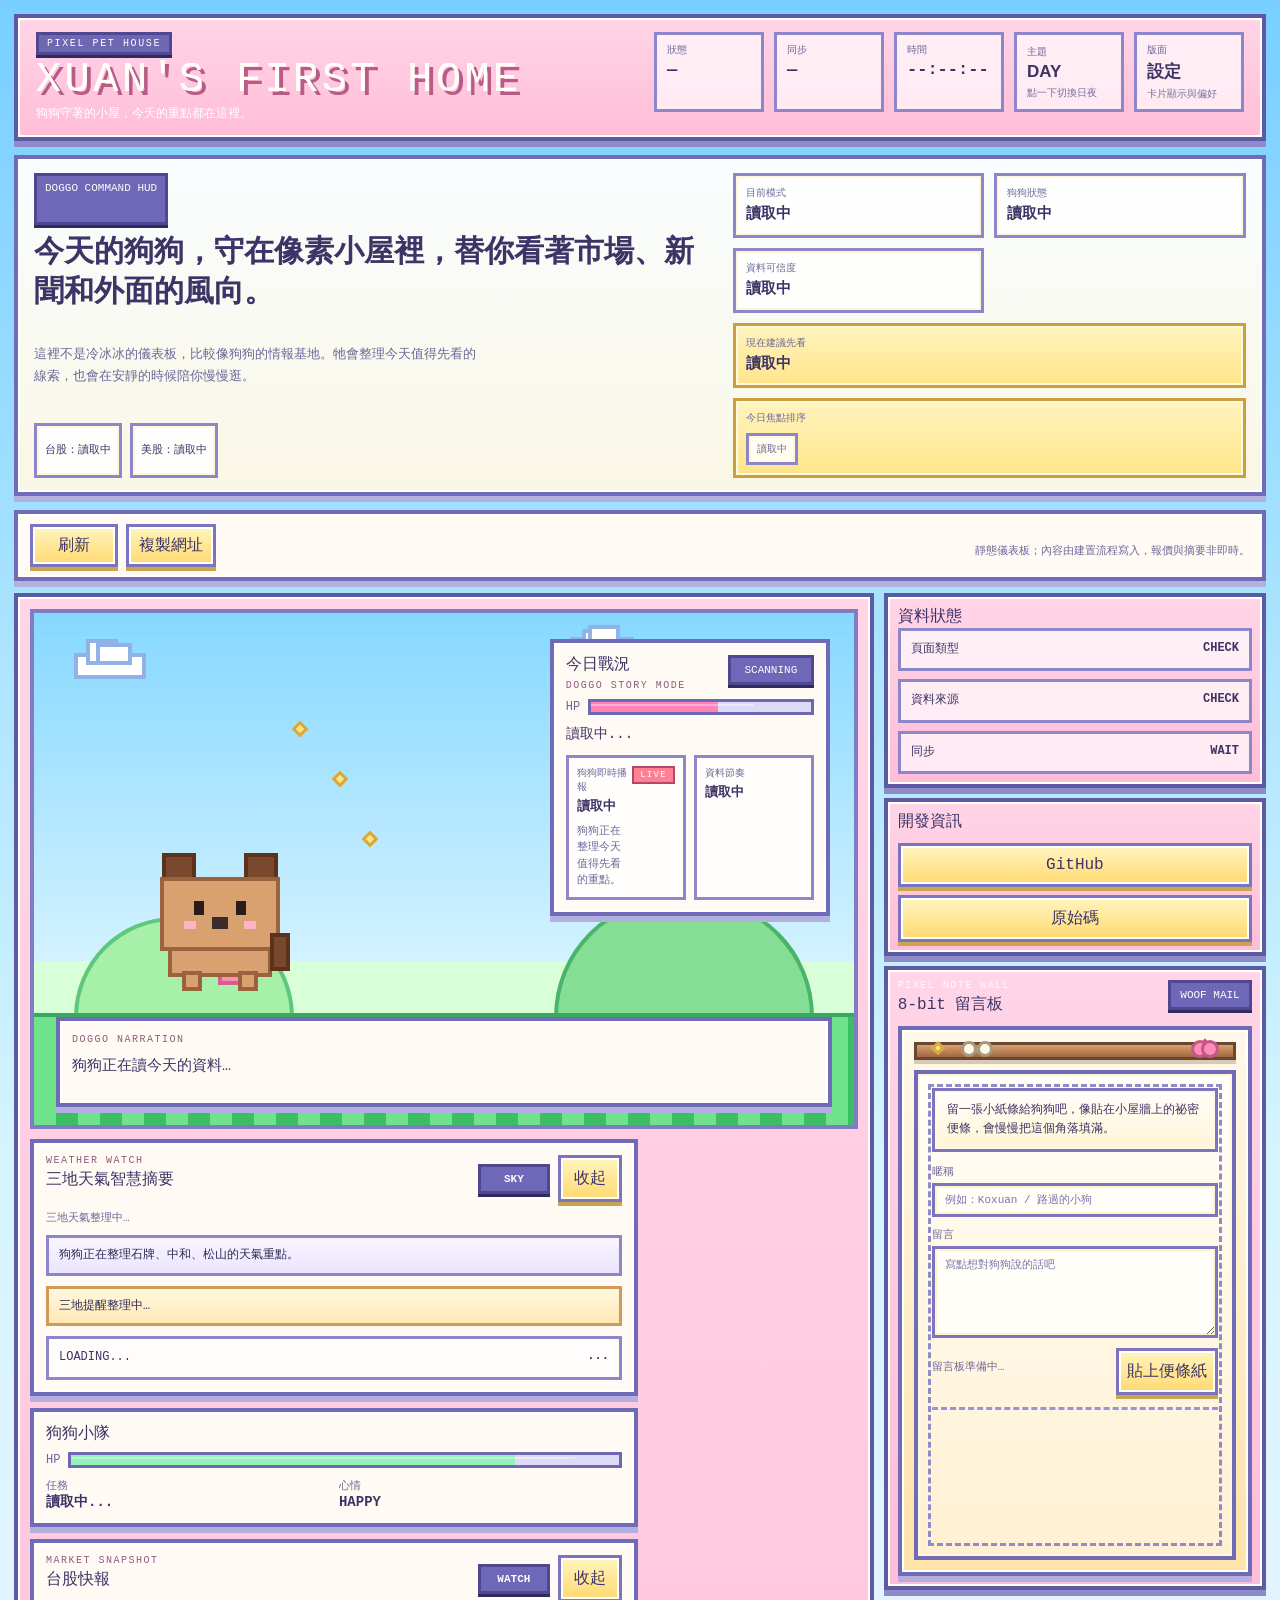
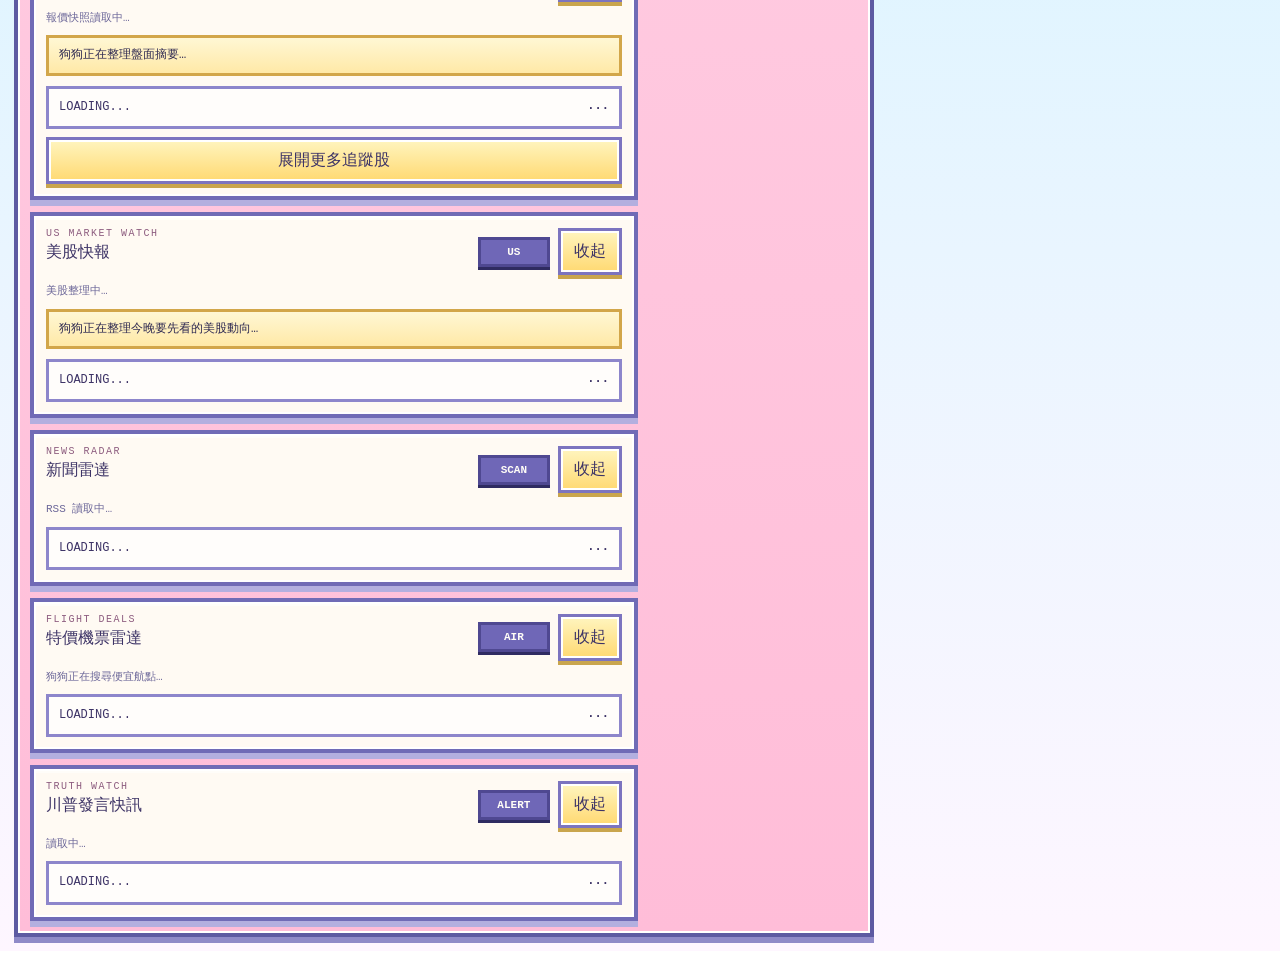
==== commit 30e934e0: "Refine weather card copy for three-spot summary" ====
--- a/docs/index.html
+++ b/docs/index.html
@@ -201,20 +201,20 @@
                 </ul>
               </article>
 
-              <article class="intel-panel frame white-panel weather-panel" data-card-id="weather" data-dog-target="weather" data-focus-label="生活天氣提醒" id="weather-panel">
+              <article class="intel-panel frame white-panel weather-panel" data-card-id="weather" data-dog-target="weather" data-focus-label="三地天氣智慧摘要" id="weather-panel">
                 <div class="intel-head">
                   <div>
                     <div class="intel-kicker">WEATHER WATCH</div>
-                    <div class="side-title">生活天氣提醒</div>
+                    <div class="side-title">三地天氣智慧摘要</div>
                   </div>
                   <div class="weather-head-actions intel-head-actions">
                     <b class="intel-badge" id="weather-badge">SKY</b>
                     <button class="cmd-btn intel-toggle-btn" id="weather-toggle-btn" type="button" data-card-collapse-toggle="weather">收起</button>
                   </div>
                 </div>
-                <div class="side-meta" id="weather-meta">天氣整理中…</div>
-                <div class="weather-summary" id="weather-summary">狗狗正在看今天要不要帶傘。</div>
-                <div class="weather-commute" id="weather-commute">女友今天移動路線的提醒整理中。</div>
+                <div class="side-meta" id="weather-meta">三地天氣整理中…</div>
+                <div class="weather-summary" id="weather-summary">狗狗正在整理石牌、中和、松山的天氣重點。</div>
+                <div class="weather-commute" id="weather-commute">三地提醒整理中…</div>
                 <ul class="task-list intel-list weather-list" id="weather-list">
                   <li><span>LOADING...</span><b>...</b></li>
                 </ul>
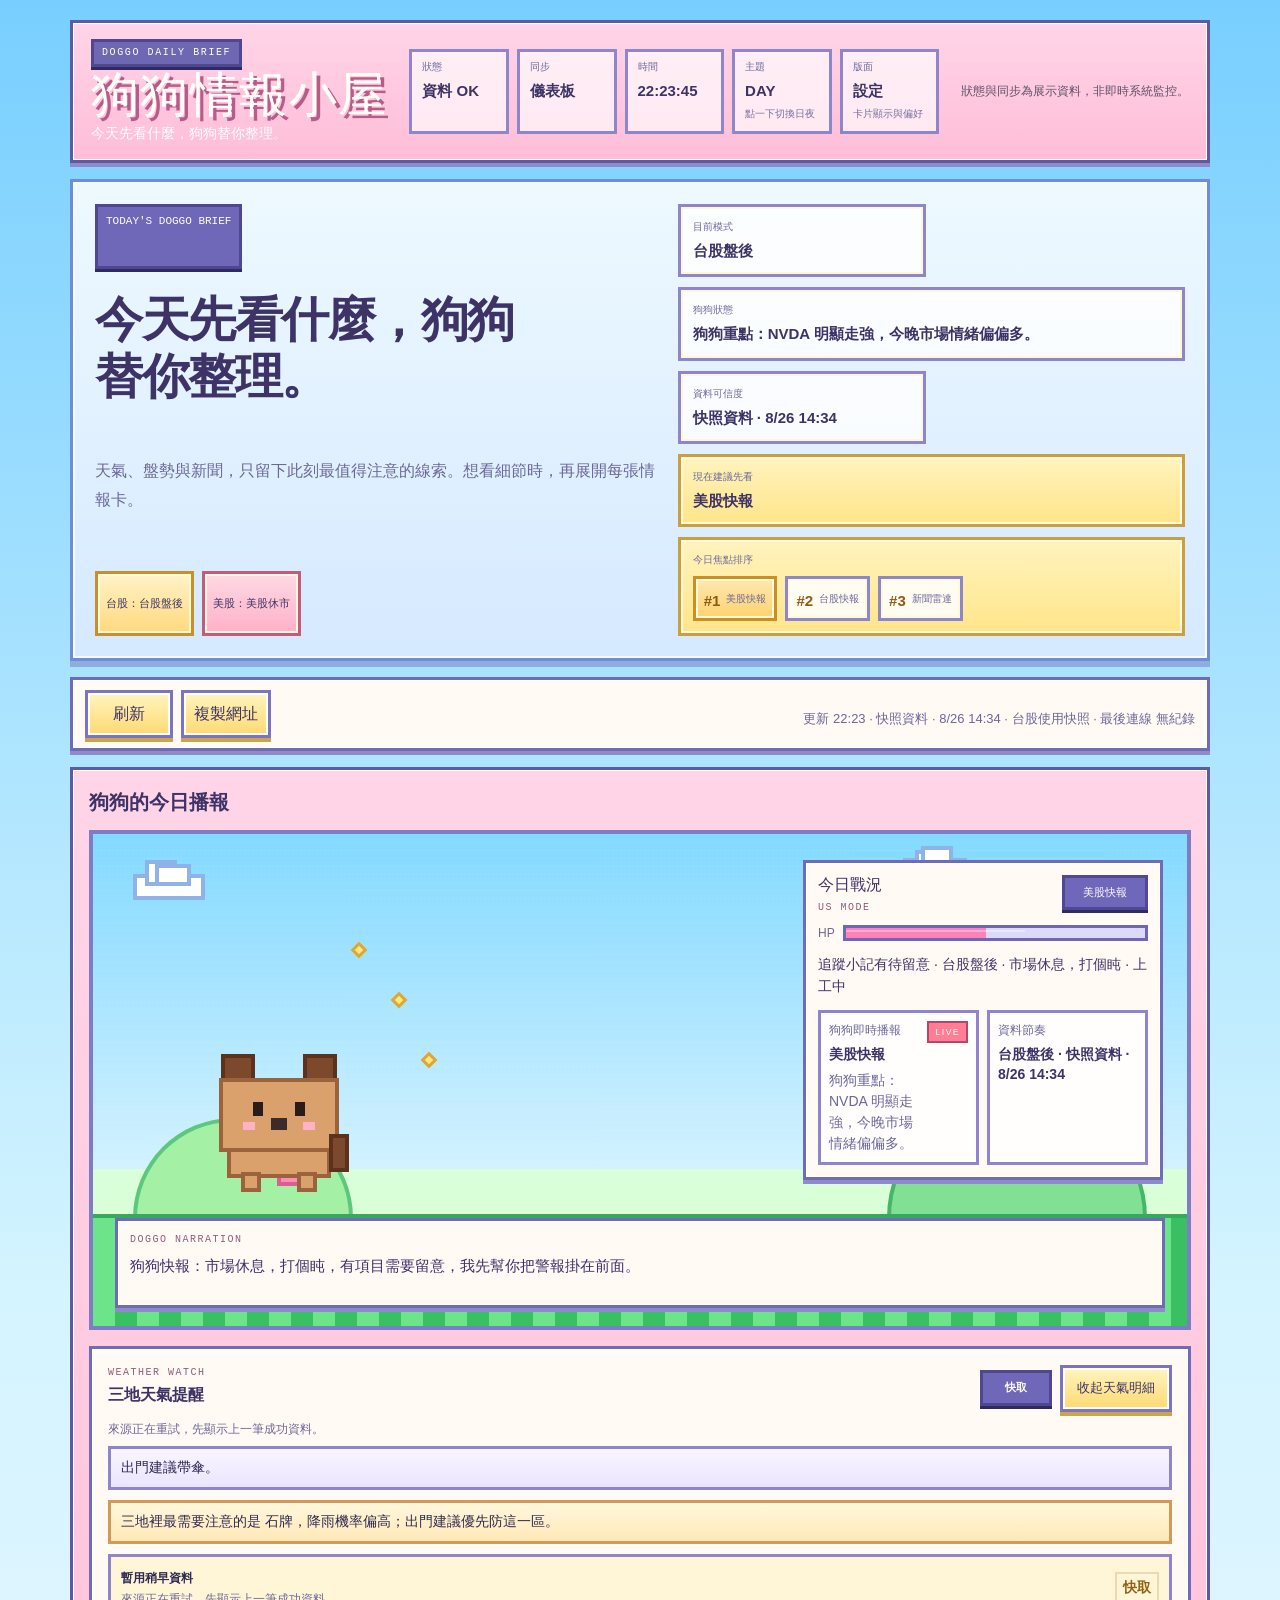
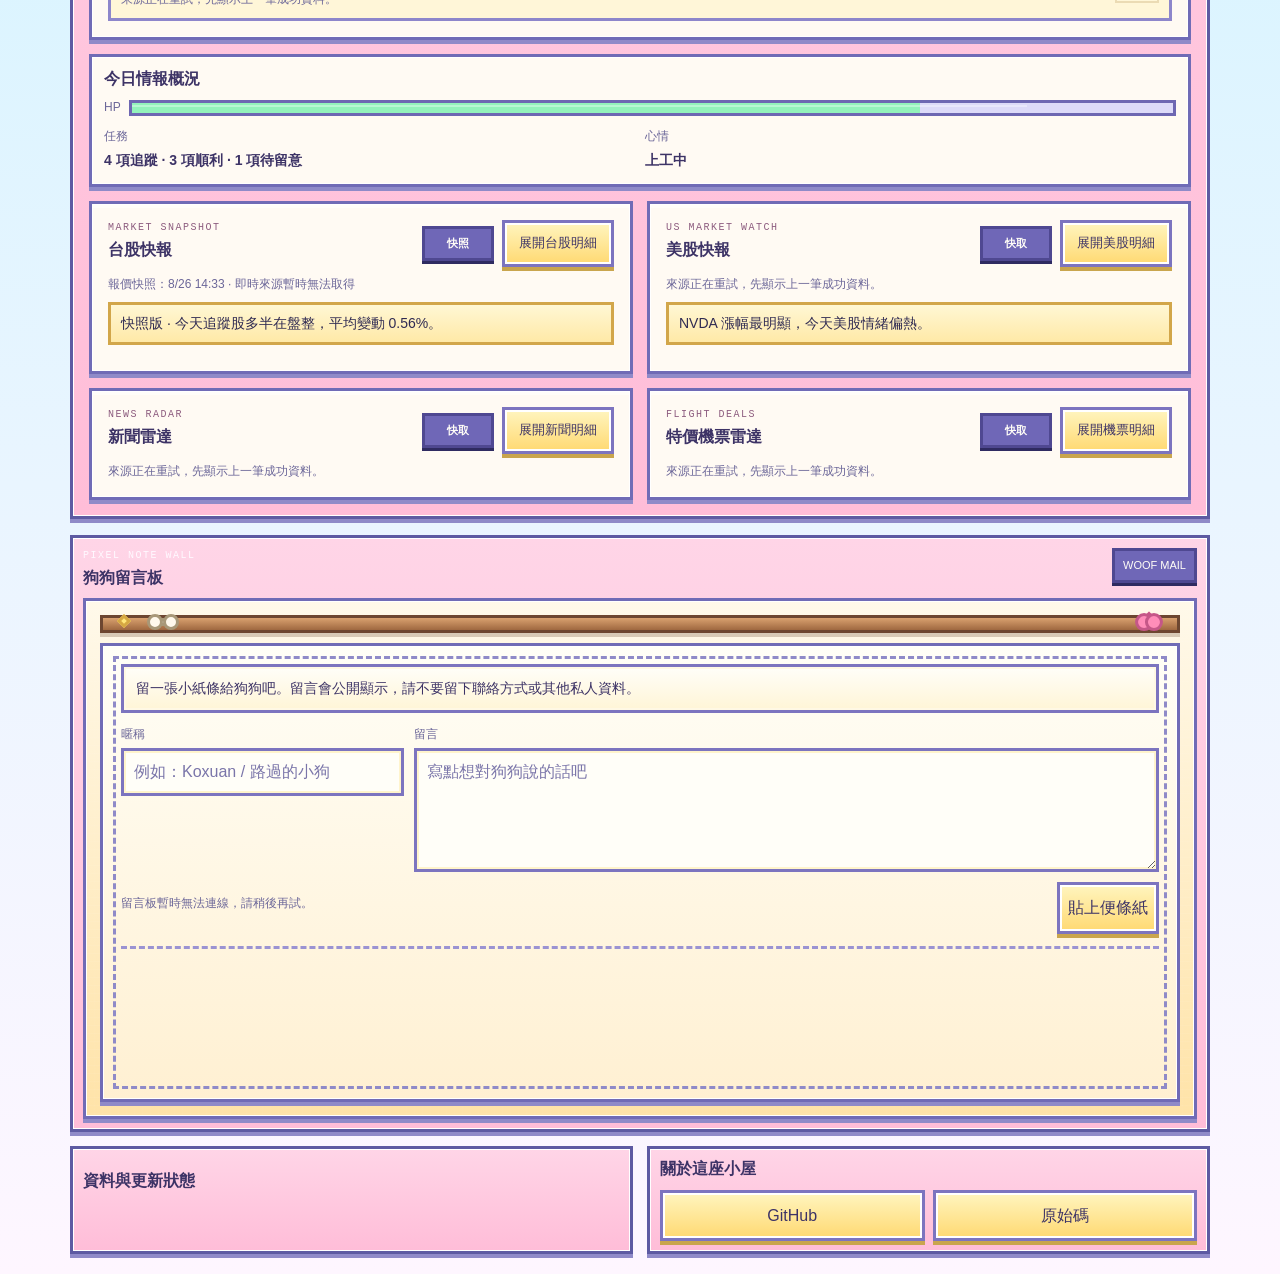
==== commit 9e0e5fad: "Upgrade Doggo dashboard quality and resilience" ====
--- a/docs/index.html
+++ b/docs/index.html
@@ -3,17 +3,36 @@
   <head>
     <meta charset="UTF-8" />
     <meta name="viewport" content="width=device-width, initial-scale=1.0" />
-    <title>Xuan's First Home</title>
+    <title>狗狗情報小屋｜今天先看什麼，狗狗替你整理</title>
+    <meta name="description" content="狗狗替你整理今天的天氣、台美股盤勢、新聞與旅行線索，一眼看懂現在最值得注意的事。" />
+    <meta name="theme-color" content="#ffbdd8" />
+    <link rel="canonical" href="https://dog.xuan.tw/" />
+    <meta property="og:type" content="website" />
+    <meta property="og:locale" content="zh_TW" />
+    <meta property="og:site_name" content="狗狗情報小屋" />
+    <meta property="og:title" content="狗狗情報小屋｜今天先看什麼，狗狗替你整理" />
+    <meta property="og:description" content="天氣、盤勢與新聞，只留下此刻最值得注意的線索。" />
+    <meta property="og:url" content="https://dog.xuan.tw/" />
+    <meta property="og:image" content="https://dog.xuan.tw/og.png" />
+    <meta name="twitter:card" content="summary_large_image" />
+    <meta name="twitter:title" content="狗狗情報小屋｜今天先看什麼，狗狗替你整理" />
+    <meta name="twitter:description" content="天氣、盤勢與新聞，只留下此刻最值得注意的線索。" />
+    <meta name="twitter:image" content="https://dog.xuan.tw/og.png" />
+    <link rel="icon" href="./favicon.svg" type="image/svg+xml" />
+    <script type="application/ld+json">
+      {"@context":"https://schema.org","@type":"WebSite","name":"狗狗情報小屋","alternateName":"Doggo Daily Brief","url":"https://dog.xuan.tw/","description":"狗狗替你整理今天的天氣、台美股盤勢、新聞與旅行線索。","inLanguage":"zh-Hant"}
+    </script>
     <link rel="stylesheet" href="./style.css" />
     <script src="https://cdn.jsdelivr.net/npm/gsap@3.12.5/dist/gsap.min.js" defer></script>
   </head>
   <body>
+    <a class="skip-link" href="#main-content">跳到今日重點</a>
     <div class="dream-shell">
       <header class="dream-top frame candy">
         <div class="title-block">
-          <div class="game-kicker">PIXEL PET HOUSE</div>
-          <div class="game-title">XUAN'S FIRST HOME</div>
-          <div class="game-sub">狗狗守著的小屋，今天的重點都在這裡。</div>
+          <div class="game-kicker">DOGGO DAILY BRIEF</div>
+          <div class="game-title">狗狗情報小屋</div>
+          <div class="game-sub">今天先看什麼，狗狗替你整理。</div>
         </div>
         <div class="top-stats">
           <div class="stat-pill"><span>狀態</span><b id="line-link">—</b></div>
@@ -22,13 +41,14 @@
           <button class="stat-pill theme-toggle" id="theme-toggle" type="button" aria-describedby="theme-toggle-hint"><span>主題</span><b id="theme-label">DAY</b><small id="theme-toggle-hint">點一下切換日夜</small></button>
           <button class="stat-pill layout-toggle" id="layout-toggle" type="button"><span>版面</span><b>設定</b><small>卡片顯示與偏好</small></button>
         </div>
+        <p class="monitor-disclaimer">狀態與同步為展示資料，非即時系統監控。</p>
       </header>
 
-      <section class="hero-hud frame white-panel">
+      <section class="hero-hud frame white-panel" aria-labelledby="page-title">
         <div class="hero-copy">
-          <div class="hero-label">DOGGO COMMAND HUD</div>
-          <h1 class="hero-title">今天的狗狗，守在像素小屋裡，替你看著市場、新聞和外面的風向。</h1>
-          <p class="hero-desc">這裡不是冷冰冰的儀表板，比較像狗狗的情報基地。牠會整理今天值得先看的線索，也會在安靜的時候陪你慢慢逛。</p>
+          <div class="hero-label">TODAY'S DOGGO BRIEF</div>
+          <h1 class="hero-title" id="page-title">今天先看什麼，狗狗替你整理。</h1>
+          <p class="hero-desc">天氣、盤勢與新聞，只留下此刻最值得注意的線索。想看細節時，再展開每張情報卡。</p>
           <div class="market-session-strip" id="market-session-strip">
             <span class="market-session-pill">台股：讀取中</span>
             <span class="market-session-pill">美股：讀取中</span>
@@ -41,11 +61,11 @@
           </div>
           <div class="hero-metric">
             <span>狗狗狀態</span>
-            <b id="hero-dog-state">讀取中</b>
+            <b id="hero-dog-state" aria-live="polite">讀取中</b>
           </div>
           <div class="hero-metric">
             <span>資料可信度</span>
-            <b id="hero-provenance">讀取中</b>
+            <b id="hero-provenance" aria-live="polite">讀取中</b>
           </div>
           <div class="hero-metric emphasis">
             <span>現在建議先看</span>
@@ -60,14 +80,15 @@
         </div>
       </section>
 
-      <main class="dream-layout">
+      <main class="dream-layout" id="main-content">
         <div class="utility-strip frame white-panel">
           <button class="cmd-btn" id="refresh-btn">刷新</button>
           <button class="cmd-btn" id="theme-copy-btn">複製網址</button>
-          <div class="hint utility-hint" id="action-hint">靜態儀表板；內容由建置流程寫入，報價與摘要非即時。</div>
-        </div>
-
-        <section class="battle-card frame candy">
+          <div class="hint utility-hint" id="action-hint" aria-live="polite">正在確認資料更新時間…</div>
+        </div>
+
+        <section class="battle-card frame candy" aria-labelledby="doggo-brief-title">
+          <h2 class="section-title" id="doggo-brief-title">狗狗的今日播報</h2>
           <div class="battle-stage">
             <div class="moon"></div>
             <div class="star st1"></div>
@@ -151,7 +172,7 @@
           <div class="bottom-panels">
             <div class="player-stack">
               <div class="player-box frame white-panel" data-card-id="squad">
-                <div class="player-name">狗狗小隊</div>
+                <h2 class="player-name">今日情報概況</h2>
                 <div class="hp-wrap">
                   <span>HP</span>
                   <div class="hp-bar green"><i id="player-hp"></i></div>
@@ -166,11 +187,11 @@
                 <div class="intel-head">
                   <div>
                     <div class="intel-kicker">MARKET SNAPSHOT</div>
-                    <div class="side-title">台股快報</div>
+                    <h2 class="side-title">台股快報</h2>
                   </div>
                   <div class="intel-head-actions">
                     <b class="intel-badge" id="quote-badge">WATCH</b>
-                    <button class="cmd-btn intel-toggle-btn" type="button" data-card-collapse-toggle="quotes">收起</button>
+                    <button class="cmd-btn intel-toggle-btn" type="button" data-card-collapse-toggle="quotes" aria-expanded="false">展開台股明細</button>
                   </div>
                 </div>
                 <div class="side-meta" id="quote-meta">報價快照讀取中…</div>
@@ -187,11 +208,11 @@
                 <div class="intel-head">
                   <div>
                     <div class="intel-kicker">US MARKET WATCH</div>
-                    <div class="side-title">美股快報</div>
+                    <h2 class="side-title">美股快報</h2>
                   </div>
                   <div class="intel-head-actions">
                     <b class="intel-badge" id="us-quote-badge">US</b>
-                    <button class="cmd-btn intel-toggle-btn" type="button" data-card-collapse-toggle="us-quotes">收起</button>
+                    <button class="cmd-btn intel-toggle-btn" type="button" data-card-collapse-toggle="us-quotes" aria-expanded="false">展開美股明細</button>
                   </div>
                 </div>
                 <div class="side-meta" id="us-quote-meta">美股整理中…</div>
@@ -205,11 +226,11 @@
                 <div class="intel-head">
                   <div>
                     <div class="intel-kicker">WEATHER WATCH</div>
-                    <div class="side-title">三地天氣智慧摘要</div>
+                    <h2 class="side-title">三地天氣提醒</h2>
                   </div>
                   <div class="weather-head-actions intel-head-actions">
                     <b class="intel-badge" id="weather-badge">SKY</b>
-                    <button class="cmd-btn intel-toggle-btn" id="weather-toggle-btn" type="button" data-card-collapse-toggle="weather">收起</button>
+                    <button class="cmd-btn intel-toggle-btn" id="weather-toggle-btn" type="button" data-card-collapse-toggle="weather" aria-expanded="true">收起天氣明細</button>
                   </div>
                 </div>
                 <div class="side-meta" id="weather-meta">三地天氣整理中…</div>
@@ -224,11 +245,11 @@
                 <div class="intel-head">
                   <div>
                     <div class="intel-kicker">NEWS RADAR</div>
-                    <div class="side-title">新聞雷達</div>
+                    <h2 class="side-title">新聞雷達</h2>
                   </div>
                   <div class="intel-head-actions">
                     <b class="intel-badge" id="feed-badge">SCAN</b>
-                    <button class="cmd-btn intel-toggle-btn" type="button" data-card-collapse-toggle="feed">收起</button>
+                    <button class="cmd-btn intel-toggle-btn" type="button" data-card-collapse-toggle="feed" aria-expanded="false">展開新聞明細</button>
                   </div>
                 </div>
                 <div class="side-meta" id="feed-meta">RSS 讀取中…</div>
@@ -241,11 +262,11 @@
                 <div class="intel-head">
                   <div>
                     <div class="intel-kicker">FLIGHT DEALS</div>
-                    <div class="side-title">特價機票雷達</div>
+                    <h2 class="side-title">特價機票雷達</h2>
                   </div>
                   <div class="intel-head-actions">
                     <b class="intel-badge" id="flight-badge">AIR</b>
-                    <button class="cmd-btn intel-toggle-btn" type="button" data-card-collapse-toggle="flight">收起</button>
+                    <button class="cmd-btn intel-toggle-btn" type="button" data-card-collapse-toggle="flight" aria-expanded="false">展開機票明細</button>
                   </div>
                 </div>
                 <div class="side-meta" id="flight-meta">狗狗正在搜尋便宜航點…</div>
@@ -254,15 +275,15 @@
                 </ul>
               </article>
 
-              <article class="intel-panel frame white-panel" data-card-id="trump" data-dog-target="trump" data-focus-label="川普發言快訊">
+              <article class="intel-panel frame white-panel experimental-card" data-card-id="trump" data-dog-target="trump" data-focus-label="川普發言快訊">
                 <div class="intel-head">
                   <div>
                     <div class="intel-kicker">TRUTH WATCH</div>
-                    <div class="side-title">川普發言快訊</div>
+                    <h2 class="side-title">川普發言觀察</h2>
                   </div>
                   <div class="intel-head-actions">
                     <b class="intel-badge" id="trump-badge">ALERT</b>
-                    <button class="cmd-btn intel-toggle-btn" type="button" data-card-collapse-toggle="trump">收起</button>
+                    <button class="cmd-btn intel-toggle-btn" type="button" data-card-collapse-toggle="trump" aria-expanded="false">展開觀察明細</button>
                   </div>
                 </div>
                 <div class="side-meta" id="trump-meta">讀取中…</div>
@@ -275,7 +296,7 @@
           </div>
         </section>
 
-        <aside class="side-stack">
+        <aside class="side-stack" aria-label="留言與網站資訊">
           <section class="frame candy side-card side-card-hidden" hidden>
             <div class="side-title">追蹤小記</div>
             <ul class="task-list" id="task-list">
@@ -283,17 +304,19 @@
             </ul>
           </section>
 
-          <section class="frame candy side-card">
-            <div class="side-title">資料狀態</div>
-            <ul class="summary-list" id="summary-list">
-              <li><span>頁面類型</span><b>CHECK</b></li>
-              <li><span>資料來源</span><b>CHECK</b></li>
-              <li><span>同步</span><b>WAIT</b></li>
-            </ul>
+          <section class="frame candy side-card diagnostics-card">
+            <details class="diagnostics-disclosure">
+              <summary class="side-title">資料與更新狀態</summary>
+              <ul class="summary-list" id="summary-list">
+                <li><span>頁面類型</span><b>CHECK</b></li>
+                <li><span>資料來源</span><b>CHECK</b></li>
+                <li><span>同步</span><b>WAIT</b></li>
+              </ul>
+            </details>
           </section>
 
           <section class="frame candy side-card dev-card">
-            <div class="side-title">開發資訊</div>
+            <h2 class="side-title">關於這座小屋</h2>
             <div class="dev-link-list">
               <a class="cmd-btn" href="https://github.com/meteorcyclops/doggo-dashboard" target="_blank" rel="noreferrer">GitHub</a>
               <a class="cmd-btn" href="https://github.com/meteorcyclops/doggo-dashboard/tree/master/docs" target="_blank" rel="noreferrer">原始碼</a>
@@ -304,7 +327,7 @@
             <div class="guestbook-header">
               <div>
                 <div class="guestbook-kicker">PIXEL NOTE WALL</div>
-                <div class="side-title">8-bit 留言板</div>
+                <h2 class="side-title">狗狗留言板</h2>
               </div>
               <div class="guestbook-stamp">WOOF MAIL</div>
             </div>
@@ -315,25 +338,27 @@
                 <span class="guestbook-toy heart"></span>
               </div>
               <div class="guestbook-shell white-panel">
-                <div class="guestbook-prompt">留一張小紙條給狗狗吧，像貼在小屋牆上的祕密便條，會慢慢把這個角落填滿。</div>
+                <div class="guestbook-prompt">留一張小紙條給狗狗吧。留言會公開顯示，請不要留下聯絡方式或其他私人資料。</div>
                 <form class="guestbook-form" id="guestbook-form">
                   <div class="guestbook-form-grid">
-                    <label>
+                    <label for="guestbook-name">
                       <span>暱稱</span>
-                      <input id="guestbook-name" maxlength="24" placeholder="例如：Koxuan / 路過的小狗" />
+                      <input id="guestbook-name" name="nickname" type="text" maxlength="24" autocomplete="nickname" placeholder="例如：Koxuan / 路過的小狗" />
                     </label>
-                    <label>
+                    <label for="guestbook-message">
                       <span>留言</span>
-                      <textarea id="guestbook-message" rows="4" maxlength="220" placeholder="寫點想對狗狗說的話吧"></textarea>
+                      <textarea id="guestbook-message" name="message" rows="4" maxlength="220" required placeholder="寫點想對狗狗說的話吧"></textarea>
                     </label>
+                    <label class="guestbook-honeypot" aria-hidden="true" for="guestbook-website">網站<input id="guestbook-website" name="website" type="text" tabindex="-1" autocomplete="off" /></label>
                   </div>
                   <div class="guestbook-form-footer">
-                    <div class="guestbook-status" id="guestbook-status">留言板準備中…</div>
+                    <div class="guestbook-status" id="guestbook-status" role="status" aria-live="polite">留言板準備中…</div>
                     <button class="cmd-btn guestbook-submit" type="submit">貼上便條紙</button>
                   </div>
                 </form>
                 <div class="guestbook-divider" aria-hidden="true"></div>
                 <div class="guestbook-list" id="guestbook-list"></div>
+                <button class="cmd-btn guestbook-more" id="guestbook-more" type="button" hidden>顯示更多留言</button>
               </div>
             </div>
           </section>
@@ -342,13 +367,13 @@
     </div>
 
     <div class="layout-modal" id="layout-modal" hidden>
-      <div class="layout-modal-card frame white-panel">
+      <div class="layout-modal-card frame white-panel" role="dialog" aria-modal="true" aria-labelledby="layout-title">
         <div class="layout-modal-head">
           <div>
             <div class="intel-kicker">DOGGO LAYOUT</div>
-            <div class="side-title">我的面板</div>
-          </div>
-          <button class="cmd-btn" id="layout-close-btn" type="button">關閉</button>
+            <div class="side-title" id="layout-title">我的面板</div>
+          </div>
+          <button class="cmd-btn" id="layout-close-btn" type="button" aria-label="關閉版面設定">關閉</button>
         </div>
         <div class="layout-section">
           <div class="layout-section-title">顯示卡片</div>
@@ -359,6 +384,7 @@
 
     <script src="./guestbook-config.js"></script>
     <script type="module" src="./ui.js"></script>
-    <script type="module" src="./guestbook.js"></script>
+    <script type="module" src="./guestbook.js" onerror="document.getElementById('guestbook-status').textContent='留言板暫時無法連線，請稍後再試。'"></script>
+    <noscript><p class="noscript-note">請啟用 JavaScript，狗狗才能載入今日情報。</p></noscript>
   </body>
 </html>
--- a/docs/style.css
+++ b/docs/style.css
@@ -45,6 +45,52 @@
   --card-muted: #b5c0e4;
   --card-link: #b7c9ff;
   --card-border-soft: #4d568a;
+  --night-panel-bg: #12182d;
+  --night-panel-bg-strong: #161d33;
+  --night-panel-bg-soft: #1f2743;
+  --night-panel-bg-elevated: #243050;
+  --night-panel-border: #6172ad;
+  --night-panel-border-soft: #4e5b88;
+  --night-panel-shadow: inset 0 0 0 2px rgba(164,182,238,.1), 0 6px 0 #0f1527;
+  --night-panel-shadow-soft: inset 0 0 0 2px rgba(164,182,238,.08), 0 4px 0 #10162a;
+  --night-button-bg: linear-gradient(180deg, #2c375c 0%, #1f2744 100%);
+  --night-button-border: #6e81c4;
+  --night-button-shadow: inset 0 0 0 2px rgba(188,203,248,.1), 0 4px 0 #11172b;
+  --night-chip-ok-bg: #9be2b4;
+  --night-chip-ok-fg: #102a1a;
+  --night-chip-warn-bg: #ffd978;
+  --night-chip-warn-fg: #3c2a08;
+  --night-chip-danger-bg: #ffadc3;
+  --night-chip-danger-fg: #3d1320;
+  --night-accent-violet-bg: #56479d;
+  --night-accent-violet-border: #35285f;
+  --night-accent-violet-shadow: 0 3px 0 #21183f;
+  --night-hero-bg: linear-gradient(180deg, rgba(20,24,44,.96) 0%, rgba(14,18,34,.98) 100%);
+  --night-hero-border: #38426f;
+  --night-hero-shadow: inset 0 0 0 2px rgba(110,125,182,.18), 0 6px 0 #171c37;
+  --night-hero-label-bg: #37426d;
+  --night-hero-label-border: #1f2744;
+  --night-hero-label-shadow: 0 3px 0 #12182c;
+  --night-market-ok-bg: linear-gradient(180deg, rgba(37, 71, 49, .92) 0%, rgba(24, 45, 31, .92) 100%);
+  --night-market-ok-border: #567f57;
+  --night-market-warn-bg: linear-gradient(180deg, rgba(88, 68, 28, .92) 0%, rgba(54, 40, 17, .92) 100%);
+  --night-market-warn-border: #8d7236;
+  --night-market-danger-bg: linear-gradient(180deg, rgba(90, 34, 52, .92) 0%, rgba(56, 21, 32, .92) 100%);
+  --night-market-danger-border: #8d5365;
+  --night-guestbook-scene-bg: linear-gradient(180deg, #1f2342 0%, #161a31 100%);
+  --night-guestbook-shell-bg: linear-gradient(180deg, #181d37 0%, #11152a 100%);
+  --night-guestbook-shelf-bg: linear-gradient(180deg, #7b5ca0 0%, #543b76 100%);
+  --night-guestbook-shelf-border: #36244e;
+  --night-hover-bg: #212948;
+  --night-hover-border: #6b7ab3;
+  --night-hover-text: #eef3ff;
+  --night-focus-badge-bg: #ff8fb7;
+  --night-focus-badge-border: #c85386;
+  --night-focus-badge-shadow: 0 3px 0 #8f355f;
+  --night-target-lock-bg: #ff6f8f;
+  --night-target-lock-border: #a53a5b;
+  --night-target-lock-shadow: 0 2px 0 #6d2038;
+  --night-input-placeholder: #98a5cf;
   --status-ok-bg: rgba(41, 83, 58, .45);
   --status-ok-fg: #bdf3cb;
   --status-warn-bg: rgba(110, 82, 30, .45);
@@ -113,6 +159,20 @@
   gap: 10px;
   flex-wrap: wrap;
 }
+
+.monitor-disclaimer {
+  grid-column: 1 / -1;
+  margin: 0;
+  color: var(--ink-soft, #5d5167);
+  font-size: 0.78rem;
+  text-align: right;
+}
+
+.guestbook-modal-status {
+  min-height: 1.4em;
+  color: var(--danger, #a72d3d);
+  font-size: 0.88rem;
+}
 .stat-pill {
   min-width: 110px;
   padding: 8px 10px;
@@ -125,6 +185,22 @@
   cursor: pointer;
   text-align: left;
   transition: transform 0.16s ease, box-shadow 0.16s ease, filter 0.16s ease;
+}
+body[data-theme="night"] .theme-toggle,
+body[data-theme="night"] .layout-toggle,
+body[data-theme="night"] .cmd-btn {
+  background: var(--night-button-bg);
+  border-color: var(--night-button-border);
+  box-shadow: var(--night-button-shadow);
+}
+body[data-theme="night"] .theme-toggle span,
+body[data-theme="night"] .theme-toggle b,
+body[data-theme="night"] .theme-toggle small,
+body[data-theme="night"] .layout-toggle span,
+body[data-theme="night"] .layout-toggle b,
+body[data-theme="night"] .layout-toggle small,
+body[data-theme="night"] .cmd-btn {
+  color: #eef3ff;
 }
 .theme-toggle:hover,
 .theme-toggle:focus-visible,
@@ -272,29 +348,29 @@
   box-shadow: inset 0 0 0 2px rgba(137,151,209,.1);
 }
 body[data-theme="night"] .market-session-pill.ok {
-  background: linear-gradient(180deg, rgba(37, 71, 49, .92) 0%, rgba(24, 45, 31, .92) 100%);
-  border-color: #567f57;
+  background: var(--night-market-ok-bg);
+  border-color: var(--night-market-ok-border);
 }
 body[data-theme="night"] .market-session-pill.warn {
-  background: linear-gradient(180deg, rgba(88, 68, 28, .92) 0%, rgba(54, 40, 17, .92) 100%);
-  border-color: #8d7236;
+  background: var(--night-market-warn-bg);
+  border-color: var(--night-market-warn-border);
 }
 body[data-theme="night"] .market-session-pill.danger {
-  background: linear-gradient(180deg, rgba(90, 34, 52, .92) 0%, rgba(56, 21, 32, .92) 100%);
-  border-color: #8d5365;
+  background: var(--night-market-danger-bg);
+  border-color: var(--night-market-danger-border);
 }
 body[data-theme="night"] .focus-pill {
   color: #dde5ff;
-  background: rgba(18, 23, 43, .92);
-  border-color: #4b5685;
-  box-shadow: inset 0 0 0 2px rgba(142,156,219,.1);
+  background: linear-gradient(180deg, rgba(31, 40, 69, .94) 0%, rgba(22, 29, 50, .94) 100%);
+  border-color: #596aa4;
+  box-shadow: inset 0 0 0 2px rgba(150,166,226,.1);
 }
 body[data-theme="night"] .focus-pill b {
-  color: #ffcf7e;
+  color: #ffd88d;
 }
 body[data-theme="night"] .focus-pill.is-top {
-  background: linear-gradient(180deg, rgba(63, 72, 120, .96) 0%, rgba(39, 46, 84, .96) 100%);
-  border-color: #7384c2;
+  background: linear-gradient(180deg, rgba(77, 89, 145, .98) 0%, rgba(49, 59, 105, .98) 100%);
+  border-color: #8a9de2;
 }
 .hero-metrics {
   display: grid;
@@ -387,29 +463,30 @@
   background: linear-gradient(180deg, #20275f 0%, #4358aa 54%, #2e4b78 54%, #1f3553 100%);
 }
 body[data-theme="night"] .hero-hud {
-  background: linear-gradient(180deg, rgba(20,24,44,.96) 0%, rgba(14,18,34,.98) 100%);
-  border-color: #38426f;
-  box-shadow: inset 0 0 0 2px rgba(110,125,182,.18), 0 6px 0 #171c37;
+  background: var(--night-hero-bg);
+  border-color: var(--night-hero-border);
+  box-shadow: var(--night-hero-shadow);
+  backdrop-filter: blur(2px);
 }
 body[data-theme="night"] .intel-badge {
-  background: #56479d;
-  border-color: #35285f;
-  box-shadow: 0 3px 0 #21183f;
+  background: var(--night-accent-violet-bg);
+  border-color: var(--night-accent-violet-border);
+  box-shadow: var(--night-accent-violet-shadow);
 }
 body[data-theme="night"] .hero-label {
-  background: #37426d;
-  border-color: #1f2744;
-  box-shadow: 0 3px 0 #12182c;
+  background: var(--night-hero-label-bg);
+  border-color: var(--night-hero-label-border);
+  box-shadow: var(--night-hero-label-shadow);
   color: #e9eeff;
 }
 body[data-theme="night"] .hero-metric {
-  background: rgba(18, 23, 43, .94);
-  border-color: #445080;
-  box-shadow: inset 0 0 0 2px rgba(120,136,195,.14);
+  background: linear-gradient(180deg, rgba(26, 33, 57, .96) 0%, rgba(18, 24, 42, .96) 100%);
+  border-color: #536398;
+  box-shadow: inset 0 0 0 2px rgba(145,161,219,.12);
 }
 body[data-theme="night"] .hero-metric.emphasis {
-  background: linear-gradient(180deg, rgba(46,54,92,.96) 0%, rgba(31,37,68,.96) 100%);
-  border-color: #56639a;
+  background: linear-gradient(180deg, rgba(54,64,108,.96) 0%, rgba(34,42,76,.98) 100%);
+  border-color: #6d7fc0;
 }
 body[data-theme="night"] .moon,
 body[data-theme="night"] .star {
@@ -586,6 +663,11 @@
   background: rgba(255,255,255,.82);
   border: 3px solid #8d86cb;
 }
+body[data-theme="night"] .battle-focus-card {
+  background: linear-gradient(180deg, rgba(39, 49, 81, .96) 0%, rgba(28, 36, 62, .96) 100%);
+  border-color: #6c7fc1;
+  box-shadow: inset 0 0 0 2px rgba(186,201,247,.12);
+}
 .battle-focus-card span {
   display: block;
   font-size: 10px;
@@ -787,6 +869,13 @@
 .weather-commute {
   border-color: #d39a57;
   background: linear-gradient(180deg, #fff8de 0%, #ffe8b6 100%);
+}
+body[data-theme="night"] .quote-summary,
+body[data-theme="night"] .weather-summary,
+body[data-theme="night"] .weather-commute {
+  color: #eef3ff;
+  background: linear-gradient(180deg, var(--night-panel-bg-elevated) 0%, var(--night-panel-bg-soft) 100%);
+  border-color: var(--night-panel-border);
 }
 .weather-panel-collapsed #weather-list,
 .weather-panel-collapsed #weather-summary,
@@ -1130,9 +1219,9 @@
 body[data-theme="night"] .command-box,
 body[data-theme="night"] .dialog,
 body[data-theme="night"] .intel-panel {
-  background: #12182d;
+  background: var(--night-panel-bg);
   color: var(--card-text);
-  border-color: #48517f;
+  border-color: var(--night-panel-border-soft);
   box-shadow: inset 0 0 0 2px rgba(113,127,186,.14), 0 6px 0 #1a203d;
 }
 body[data-theme="night"] .enemy-name,
@@ -1171,6 +1260,9 @@
 body[data-theme="night"] .hero-metric span {
   color: var(--card-muted);
 }
+body[data-theme="night"] .battle-focus-card small {
+  color: #dbe5ff;
+}
 body[data-theme="night"] .task-list small,
 body[data-theme="night"] .side-meta,
 body[data-theme="night"] .hint,
@@ -1191,16 +1283,28 @@
 body[data-theme="night"] .quote-price-value,
 body[data-theme="night"] .guestbook-note-text,
 body[data-theme="night"] .guestbook-note-name {
-  color: #edf2ff;
+  color: #f7fbff;
+}
+body[data-theme="night"] .task-list small.trump-translation,
+body[data-theme="night"] .task-list small.trump-dog-summary {
+  color: #f7fbff;
+}
+body[data-theme="night"] .task-list small.trump-translation {
+  background: rgba(35, 44, 76, .96);
+  border-color: rgba(126, 145, 211, .62);
+}
+body[data-theme="night"] .task-list small.trump-dog-summary {
+  background: rgba(48, 39, 72, .96);
+  border-color: rgba(155, 120, 205, .58);
 }
 body[data-theme="night"] .candy {
   background: linear-gradient(180deg, #6e5bb1 0%, #52448f 100%);
 }
 body[data-theme="night"] .game-kicker {
   color: #fef9ff;
-  background: #56479d;
-  border-color: #35285f;
-  box-shadow: 0 3px 0 #21183f;
+  background: var(--night-accent-violet-bg);
+  border-color: var(--night-accent-violet-border);
+  box-shadow: var(--night-accent-violet-shadow);
 }
 body[data-theme="night"] .game-title,
 body[data-theme="night"] .game-sub {
@@ -1212,23 +1316,35 @@
   border-color: #47507e;
 }
 body[data-theme="night"] .theme-toggle:hover,
-body[data-theme="night"] .theme-toggle:focus-visible {
-  background: #2a3357;
-  border-color: #5b6aa6;
-  box-shadow: inset 0 0 0 2px rgba(148,165,230,.14), 0 6px 0 #161d36;
+body[data-theme="night"] .theme-toggle:focus-visible,
+body[data-theme="night"] .layout-toggle:hover,
+body[data-theme="night"] .layout-toggle:focus-visible,
+body[data-theme="night"] .cmd-btn:hover,
+body[data-theme="night"] .cmd-btn:focus-visible {
+  background: linear-gradient(180deg, #31406c 0%, #243055 100%);
+  border-color: #7d92d6;
+  box-shadow: inset 0 0 0 2px rgba(191,206,250,.12), 0 6px 0 #161d36;
 }
 body[data-theme="night"] .theme-toggle:hover span,
 body[data-theme="night"] .theme-toggle:hover b,
 body[data-theme="night"] .theme-toggle:hover small,
 body[data-theme="night"] .theme-toggle:focus-visible span,
 body[data-theme="night"] .theme-toggle:focus-visible b,
-body[data-theme="night"] .theme-toggle:focus-visible small {
+body[data-theme="night"] .theme-toggle:focus-visible small,
+body[data-theme="night"] .layout-toggle:hover span,
+body[data-theme="night"] .layout-toggle:hover b,
+body[data-theme="night"] .layout-toggle:hover small,
+body[data-theme="night"] .layout-toggle:focus-visible span,
+body[data-theme="night"] .layout-toggle:focus-visible b,
+body[data-theme="night"] .layout-toggle:focus-visible small,
+body[data-theme="night"] .cmd-btn:hover,
+body[data-theme="night"] .cmd-btn:focus-visible {
   color: #dfe7ff;
 }
 body[data-theme="night"] .task-list li,
 body[data-theme="night"] .summary-list li {
-  background: rgba(15, 19, 35, .96);
-  border-color: var(--card-border-soft);
+  background: var(--night-panel-bg-strong);
+  border-color: var(--night-panel-border-soft);
 }
 body[data-theme="night"] .intel-panel .task-list li,
 body[data-theme="night"] .intel-panel .summary-list li,
@@ -1247,9 +1363,9 @@
   box-shadow: inset 0 0 0 2px rgba(154,167,226,.08);
 }
 body[data-theme="night"] .cmd-btn {
-  background: linear-gradient(180deg, #2a3358 0%, #1f2744 100%);
-  border-color: #566498;
-  box-shadow: inset 0 0 0 2px rgba(152,168,230,.12), 0 4px 0 #13192f;
+  background: var(--night-button-bg);
+  border-color: var(--night-button-border);
+  box-shadow: var(--night-button-shadow);
 }
 body[data-theme="night"] .frame {
   border-color: #3a426f;
@@ -1371,8 +1487,8 @@
 body[data-theme="night"] .intel-panel:hover .intel-list li:first-child,
 body[data-theme="night"] .intel-panel:hover .task-list li:first-child,
 body[data-theme="night"] .intel-panel:hover .summary-list li:first-child {
-  background: #fff7df;
-  border-color: #8a76b9;
+  background: var(--night-hover-bg);
+  border-color: var(--night-hover-border);
 }
 body[data-theme="night"] .intel-panel:hover .intel-list li:first-child span,
 body[data-theme="night"] .intel-panel:hover .intel-list li:first-child small,
@@ -1380,7 +1496,7 @@
 body[data-theme="night"] .intel-panel:hover .task-list li:first-child span,
 body[data-theme="night"] .intel-panel:hover .task-list li:first-child small,
 body[data-theme="night"] .intel-panel:hover .summary-list li:first-child span {
-  color: #2b2550;
+  color: var(--night-hover-text);
 }
 .intel-panel.is-focus {
   box-shadow: inset 0 0 0 2px #fff, 0 8px 0 #9f99d6;
@@ -1390,6 +1506,11 @@
   background: #ff8fb7;
   border-color: #c85386;
   box-shadow: 0 3px 0 #8f355f;
+}
+body[data-theme="night"] .intel-panel.is-focus .intel-badge {
+  background: var(--night-focus-badge-bg);
+  border-color: var(--night-focus-badge-border);
+  box-shadow: var(--night-focus-badge-shadow);
 }
 .intel-panel.focus-flash {
   animation: focus-flash-pop 0.55s steps(5, end);
@@ -1408,6 +1529,11 @@
   border: 2px solid #a53a5b;
   box-shadow: 0 2px 0 #6d2038;
 }
+body[data-theme="night"] .intel-panel.focus-flash::before {
+  background: var(--night-target-lock-bg);
+  border-color: var(--night-target-lock-border);
+  box-shadow: var(--night-target-lock-shadow);
+}
 .meta-grid {
   display: grid;
   grid-template-columns: 1fr 1fr;
@@ -1435,6 +1561,11 @@
   gap: 8px;
   padding: 10px 12px;
   margin-bottom: 2px;
+}
+body[data-theme="night"] .utility-strip {
+  background: linear-gradient(180deg, rgba(35, 45, 76, .96) 0%, rgba(22, 29, 50, .98) 100%);
+  border-color: #7082c4;
+  box-shadow: var(--night-panel-shadow-soft);
 }
 .utility-strip .cmd-btn {
   min-width: 88px;
@@ -1901,70 +2032,96 @@
   border: 2px solid rgba(158, 53, 85, .18);
   padding: 2px 6px;
 }
+body[data-theme="night"] .task-list b.ok,
+body[data-theme="night"] .summary-list b.ok {
+  color: var(--night-chip-ok-fg);
+  background: var(--night-chip-ok-bg);
+  border-color: #58a372;
+}
+body[data-theme="night"] .task-list b.warn,
+body[data-theme="night"] .summary-list b.warn {
+  color: var(--night-chip-warn-fg);
+  background: var(--night-chip-warn-bg);
+  border-color: #c6952a;
+}
+body[data-theme="night"] .task-list b.danger,
+body[data-theme="night"] .summary-list b.danger {
+  color: var(--night-chip-danger-fg);
+  background: var(--night-chip-danger-bg);
+  border-color: #c76786;
+}
 .hint {
   margin-top: 10px;
   font-size: 11px;
   color: var(--muted);
 }
 body[data-theme="night"] .guestbook-scene {
-  background: linear-gradient(180deg, #f2ecff 0%, #d7cbff 100%);
+  background: var(--night-guestbook-scene-bg);
 }
 body[data-theme="night"] .guestbook-shell {
-  background: linear-gradient(180deg, #f6f2ff 0%, #dfd8ff 100%);
+  background: var(--night-guestbook-shell-bg);
 }
 body[data-theme="night"] .guestbook-shelf {
-  background: linear-gradient(180deg, #b58ad4 0%, #8257a8 100%);
-  border-color: #5b3977;
+  background: var(--night-guestbook-shelf-bg);
+  border-color: var(--night-guestbook-shelf-border);
 }
 body[data-theme="night"] .guestbook-stamp {
-  background: #56479d;
-  border-color: #35285f;
-  box-shadow: 0 3px 0 #21183f;
+  background: var(--night-accent-violet-bg);
+  border-color: var(--night-accent-violet-border);
+  box-shadow: var(--night-accent-violet-shadow);
 }
 body[data-theme="night"] .guestbook-prompt {
-  color: #241f46;
-  border-color: #736bc1;
-  box-shadow: inset 0 0 0 2px #fff;
+  color: #f2f6ff;
+  background: linear-gradient(180deg, var(--night-panel-bg-elevated) 0%, var(--night-panel-bg-soft) 100%);
+  border-color: #6a79b4;
+  box-shadow: inset 0 0 0 2px rgba(176,193,244,.12);
 }
 body[data-theme="night"] .guestbook-form label,
 body[data-theme="night"] .guestbook-status,
 body[data-theme="night"] .guestbook-modal-copy,
 body[data-theme="night"] .guestbook-note-time {
-  color: #514b7d;
+  color: #c9d2f3;
 }
 body[data-theme="night"] .guestbook-form input,
 body[data-theme="night"] .guestbook-form textarea,
 body[data-theme="night"] .guestbook-password-input {
-  background: #fffdf7;
-  color: #241f46;
-  border-color: #736bc1;
-  box-shadow: inset 0 0 0 2px #fff;
+  background: var(--night-panel-bg);
+  color: #edf2ff;
+  border-color: #5c6799;
+  box-shadow: inset 0 0 0 2px rgba(154,167,226,.08);
 }
 body[data-theme="night"] .guestbook-form input::placeholder,
 body[data-theme="night"] .guestbook-form textarea::placeholder,
 body[data-theme="night"] .guestbook-password-input::placeholder {
-  color: #6d6796;
+  color: var(--night-input-placeholder);
 }
 body[data-theme="night"] .guestbook-note,
-body[data-theme="night"] .guestbook-modal-card,
-body[data-theme="night"] .guestbook-delete,
+body[data-theme="night"] .guestbook-modal-card {
+  color: #edf2ff;
+  background: linear-gradient(180deg, rgba(41, 51, 86, .96) 0%, rgba(28, 36, 62, .98) 100%);
+  border-color: #697dc1;
+  box-shadow: inset 0 0 0 2px rgba(174,191,244,.1), 0 6px 0 #10152a;
+}
 body[data-theme="night"] .guestbook-note-name,
-body[data-theme="night"] .guestbook-modal-title {
-  color: #241f46;
+body[data-theme="night"] .guestbook-modal-title,
+body[data-theme="night"] .guestbook-note-text {
+  color: #edf2ff;
 }
 body[data-theme="night"] .guestbook-delete {
-  background: linear-gradient(180deg, #fff3bf 0%, #ffd467 100%);
-  border-color: #736bc1;
-  box-shadow: inset 0 0 0 2px #fff9e8, 0 3px 0 #b38d3b;
+  color: #f7fbff;
+  background: linear-gradient(180deg, #3b497a 0%, #2b3558 100%);
+  border-color: #6f82c2;
+  box-shadow: inset 0 0 0 2px rgba(180,196,246,.16), 0 3px 0 #13192f;
 }
 body[data-theme="night"] .guestbook-delete:hover,
 body[data-theme="night"] .guestbook-delete:focus-visible {
-  filter: brightness(1.03);
+  filter: brightness(1.08);
   outline: none;
 }
 body[data-theme="night"] .task-list li,
 body[data-theme="night"] .summary-list li {
-  background: rgba(255,255,255,.94);
+  background: #161d33;
+  border-color: #4e5b88;
 }
 body[data-theme="night"] .task-list span,
 body[data-theme="night"] .summary-list span,
@@ -1974,11 +2131,11 @@
 body[data-theme="night"] .task-list a,
 body[data-theme="night"] .headline-list a,
 body[data-theme="night"] .hint {
-  color: #3c3768;
+  color: #e2e9ff;
 }
 body[data-theme="night"] .task-list b,
 body[data-theme="night"] .summary-list b {
-  color: #241f46;
+  color: #f4f7ff;
 }
 @keyframes quote-shell-pop {
   0% { transform: translateY(0); }
@@ -2183,6 +2340,36 @@
   padding: 14px;
   background: linear-gradient(180deg, #fffdf6 0%, #ffe8b3 100%);
   transform: translateY(6px) scale(.96);
+}
+body[data-theme="night"] .layout-modal-card {
+  background: linear-gradient(180deg, rgba(35, 45, 76, .98) 0%, rgba(22, 28, 48, .98) 100%);
+  color: #eef3ff;
+  border-color: #7082c4;
+  box-shadow: var(--night-panel-shadow);
+}
+body[data-theme="night"] .layout-modal-head .intel-kicker,
+body[data-theme="night"] .layout-modal-head .side-title,
+body[data-theme="night"] .layout-section-title,
+body[data-theme="night"] .layout-section-sub,
+body[data-theme="night"] .layout-option-label {
+  color: #eef3ff;
+}
+body[data-theme="night"] .layout-option {
+  background: var(--night-panel-bg-soft);
+  border-color: var(--night-button-border);
+  box-shadow: inset 0 0 0 2px rgba(171,189,240,.1);
+}
+body[data-theme="night"] .layout-option.is-checked {
+  background: linear-gradient(180deg, #31406c 0%, var(--night-panel-bg-elevated) 100%);
+  border-color: #7d92d6;
+  box-shadow: inset 0 0 0 2px rgba(191,206,250,.12);
+}
+body[data-theme="night"] .layout-option-box {
+  color: #dbe5ff;
+  text-shadow: none;
+}
+body[data-theme="night"] .layout-option.is-checked .layout-option-box {
+  color: #fff4a8;
 }
 .layout-modal.is-open .layout-modal-card {
   animation: layout-card-in 0.2s steps(5, end) forwards;
@@ -2231,6 +2418,10 @@
   transform: translateY(-1px);
   filter: brightness(1.03);
 }
+body[data-theme="night"] .layout-option:hover {
+  filter: brightness(1.08);
+  border-color: #8aa0e4;
+}
 .layout-option.is-checked {
   background: linear-gradient(180deg, #fff2bf 0%, #ffe07e 100%);
   border-color: #cc9f3d;
@@ -2330,3 +2521,568 @@
     font-size: 11px;
   }
 }
+
+/* 2026 quality pass: clearer hierarchy, fluid layout and accessible sizing. */
+html {
+  scroll-behavior: smooth;
+}
+
+body {
+  min-width: 0;
+  overflow-x: clip;
+  font-family: -apple-system, BlinkMacSystemFont, "Segoe UI", "PingFang TC", "Noto Sans TC", sans-serif;
+  font-size: 16px;
+  line-height: 1.6;
+}
+
+button,
+input,
+textarea,
+select {
+  font: inherit;
+}
+
+a,
+button,
+input,
+textarea,
+[tabindex] {
+  -webkit-tap-highlight-color: transparent;
+}
+
+:focus-visible {
+  outline: 3px solid #1f55c5;
+  outline-offset: 3px;
+}
+
+.skip-link {
+  position: fixed;
+  z-index: 100;
+  top: 10px;
+  left: 10px;
+  padding: 10px 14px;
+  color: #fff;
+  background: #3d3366;
+  transform: translateY(-160%);
+  transition: transform .16s ease;
+}
+
+.skip-link:focus {
+  transform: translateY(0);
+}
+
+.dream-shell {
+  width: min(100%, 1180px);
+  max-width: none;
+  padding: 20px;
+  overflow: visible;
+}
+
+.frame,
+.white-panel {
+  border-width: 3px;
+  box-shadow: inset 0 0 0 1px #fff, 0 4px 0 #8f8ac8;
+}
+
+.dream-top {
+  align-items: center;
+  padding: 16px 18px;
+  margin-bottom: 16px;
+}
+
+.title-block {
+  min-width: 0;
+}
+
+.game-title {
+  font-size: clamp(28px, 5vw, 48px);
+  letter-spacing: .03em;
+  overflow-wrap: anywhere;
+}
+
+.game-sub {
+  font-size: 14px;
+}
+
+.top-stats {
+  display: grid;
+  grid-template-columns: repeat(5, minmax(96px, 1fr));
+  min-width: min(100%, 530px);
+  gap: 8px;
+}
+
+.stat-pill {
+  min-width: 0;
+  min-height: 64px;
+}
+
+.stat-pill b {
+  font-size: 15px;
+}
+
+.stat-pill span,
+.stat-pill small,
+.game-kicker,
+.hero-label,
+.battle-kicker,
+.dialog-kicker,
+.intel-kicker,
+.guestbook-kicker {
+  font-family: ui-monospace, "SFMono-Regular", Menlo, Consolas, monospace;
+}
+
+.hero-hud {
+  grid-template-columns: minmax(0, 1.05fr) minmax(320px, .95fr);
+  padding: 22px;
+  gap: 22px;
+  margin-bottom: 16px;
+}
+
+.hero-title {
+  max-width: 16ch;
+  margin-top: 14px;
+  font-size: clamp(30px, 4.2vw, 48px);
+  line-height: 1.2;
+  letter-spacing: -.03em;
+}
+
+.hero-desc {
+  max-width: 38rem;
+  margin-top: 14px;
+  font-size: 16px;
+  line-height: 1.8;
+}
+
+.market-session-strip {
+  margin-top: 20px;
+}
+
+.market-session-pill,
+.focus-pill {
+  min-height: 36px;
+  display: inline-flex;
+  align-items: center;
+}
+
+.hero-metrics {
+  grid-template-columns: repeat(2, minmax(0, 1fr));
+}
+
+.hero-metric {
+  min-width: 0;
+  padding: 12px;
+}
+
+.hero-metric b {
+  font-size: 15px;
+  line-height: 1.55;
+  overflow-wrap: anywhere;
+}
+
+.hero-metric:nth-child(2),
+.hero-priority-metric {
+  grid-column: 1 / -1;
+}
+
+.dream-layout {
+  grid-template-columns: minmax(0, 1fr);
+  gap: 16px;
+  min-width: 0;
+}
+
+.dream-layout > *,
+.bottom-panels,
+.player-stack,
+.side-stack,
+.side-card,
+.guestbook-card,
+.guestbook-scene,
+.guestbook-shell,
+.summary-list,
+.task-list {
+  min-width: 0;
+  max-width: 100%;
+}
+
+.section-title,
+.side-title,
+.player-name {
+  margin: 0;
+  font-weight: 750;
+}
+
+.section-title {
+  margin: 0 0 12px;
+  font-size: 20px;
+}
+
+.utility-strip {
+  grid-column: auto;
+  margin: 0;
+  padding: 10px 12px;
+}
+
+.utility-strip .cmd-btn,
+.intel-toggle-btn,
+.guestbook-submit,
+.layout-toggle,
+.theme-toggle {
+  min-height: 44px;
+}
+
+.utility-hint {
+  max-width: 62ch;
+  font-size: 13px;
+  line-height: 1.55;
+}
+
+.battle-card {
+  padding: 16px;
+}
+
+.battle-stage {
+  height: 500px;
+}
+
+.enemy-bubble {
+  width: min(360px, calc(100% - 40px));
+}
+
+.battle-focus-card span,
+.side-meta,
+.meta-grid span,
+.summary-list li,
+.task-list li small,
+.guestbook-status,
+.guestbook-form label,
+.guestbook-note-time {
+  font-size: 12px;
+}
+
+.battle-focus-card b,
+.battle-focus-card small,
+.enemy-text,
+.quote-summary,
+.weather-summary,
+.weather-commute,
+.task-list li,
+.guestbook-prompt,
+.guestbook-note-text {
+  font-size: 14px;
+}
+
+.bottom-panels {
+  grid-template-columns: minmax(0, 1fr);
+  margin-top: 16px;
+}
+
+.player-stack {
+  display: grid;
+  grid-template-columns: repeat(2, minmax(0, 1fr));
+  gap: 14px;
+}
+
+.player-box {
+  grid-column: 1 / -1;
+}
+
+.weather-panel {
+  grid-column: 1 / -1;
+}
+
+.intel-panel {
+  padding: 16px;
+}
+
+.intel-head {
+  gap: 12px;
+}
+
+.intel-head > div:first-child {
+  min-width: 0;
+}
+
+.intel-head-actions {
+  flex: 0 0 auto;
+}
+
+.intel-toggle-btn {
+  min-width: 112px;
+  font-size: 13px;
+}
+
+.side-meta,
+.task-list li span,
+.task-list li small,
+.summary-list li span,
+.summary-list li b,
+.guestbook-note-text,
+.guestbook-prompt,
+.utility-hint {
+  overflow-wrap: anywhere;
+  word-break: break-word;
+}
+
+.experimental-card {
+  border-style: dashed;
+}
+
+.side-stack {
+  grid-template-columns: repeat(2, minmax(0, 1fr));
+  gap: 14px;
+}
+
+.guestbook-card {
+  grid-column: 1 / -1;
+  order: 1;
+}
+
+.diagnostics-card {
+  order: 2;
+}
+
+.dev-card {
+  order: 3;
+}
+
+.diagnostics-disclosure summary {
+  min-height: 44px;
+  display: flex;
+  align-items: center;
+  cursor: pointer;
+}
+
+.diagnostics-disclosure .summary-list {
+  margin-top: 10px;
+}
+
+.layout-option:has(input:focus-visible) {
+  outline: 3px solid #1f55c5;
+  outline-offset: 3px;
+}
+
+.guestbook-scene {
+  padding: 14px;
+}
+
+.guestbook-shell {
+  padding: 18px;
+}
+
+.guestbook-form-grid {
+  grid-template-columns: minmax(160px, .38fr) minmax(0, 1fr);
+  align-items: start;
+}
+
+.guestbook-form input,
+.guestbook-form textarea,
+.guestbook-password-input {
+  min-height: 44px;
+  font-size: 16px;
+}
+
+.guestbook-list {
+  grid-template-columns: repeat(3, minmax(0, 1fr));
+}
+
+.guestbook-honeypot {
+  position: absolute !important;
+  width: 1px !important;
+  height: 1px !important;
+  overflow: hidden !important;
+  clip-path: inset(50%) !important;
+  white-space: nowrap !important;
+}
+
+.guestbook-more {
+  display: block;
+  width: min(100%, 280px);
+  min-height: 44px;
+  margin: 16px auto 0;
+}
+
+.guestbook-more[hidden] {
+  display: none;
+}
+
+.guestbook-delete {
+  min-width: 44px;
+  height: 44px;
+}
+
+.dev-link-list {
+  grid-template-columns: repeat(2, minmax(0, 1fr));
+}
+
+.noscript-note {
+  margin: 16px auto;
+  width: min(calc(100% - 32px), 720px);
+  padding: 16px;
+  color: #7a233f;
+  background: #ffe1e8;
+  border: 3px solid #9e3555;
+}
+
+@media (max-width: 900px) {
+  .dream-shell {
+    padding: 14px;
+  }
+
+  .dream-top,
+  .hero-hud {
+    grid-template-columns: 1fr;
+  }
+
+  .top-stats {
+    width: 100%;
+    min-width: 0;
+    grid-template-columns: repeat(3, minmax(0, 1fr));
+  }
+
+  .top-stats .stat-pill:nth-child(1),
+  .top-stats .stat-pill:nth-child(2) {
+    display: none;
+  }
+
+  .guestbook-list {
+    grid-template-columns: 1fr;
+  }
+}
+
+@media (max-width: 640px) {
+  .dream-shell {
+    padding: 10px;
+  }
+
+  .dream-top,
+  .hero-hud,
+  .battle-card,
+  .side-card {
+    padding: 12px;
+  }
+
+  .game-title {
+    font-size: 28px;
+  }
+
+  .top-stats {
+    grid-template-columns: repeat(3, minmax(0, 1fr));
+  }
+
+  .stat-pill {
+    padding: 8px;
+  }
+
+  .hero-hud {
+    gap: 16px;
+  }
+
+  .hero-title {
+    font-size: 32px;
+  }
+
+  .hero-desc {
+    font-size: 15px;
+  }
+
+  .hero-metrics,
+  .player-stack,
+  .side-stack,
+  .guestbook-form-grid {
+    grid-template-columns: minmax(0, 1fr);
+  }
+
+  .hero-metric:nth-child(2),
+  .hero-priority-metric,
+  .player-box,
+  .weather-panel,
+  .guestbook-card {
+    grid-column: auto;
+  }
+
+  .utility-strip {
+    display: grid;
+    grid-template-columns: 1fr 1fr;
+  }
+
+  .utility-hint {
+    grid-column: 1 / -1;
+  }
+
+  .battle-stage {
+    height: 550px;
+  }
+
+  .enemy-bubble {
+    top: 12px;
+    left: 12px;
+    right: 12px;
+    width: auto;
+    padding: 10px;
+  }
+
+  .battle-focus-grid {
+    grid-template-columns: 1fr;
+  }
+
+  .battle-focus-card:not(.battle-broadcast-card) {
+    display: none;
+  }
+
+  .doggo {
+    left: calc(50% - 94px);
+    bottom: 104px;
+  }
+
+  .dialog {
+    left: 10px;
+    right: 10px;
+    bottom: 10px;
+    min-height: 88px;
+    font-size: 14px;
+  }
+
+  .hill.back {
+    left: -40px;
+  }
+
+  .hill.front {
+    right: -80px;
+  }
+
+  .intel-head {
+    align-items: flex-start;
+  }
+
+  .intel-head-actions {
+    flex-direction: column;
+    align-items: stretch;
+  }
+
+  .intel-toggle-btn {
+    min-width: 96px;
+  }
+
+  .guestbook-form-footer {
+    grid-template-columns: 1fr;
+  }
+
+  .guestbook-shell,
+  .guestbook-scene {
+    padding: 10px;
+  }
+}
+
+@media (prefers-reduced-motion: reduce) {
+  html {
+    scroll-behavior: auto;
+  }
+
+  *,
+  *::before,
+  *::after {
+    animation-duration: .01ms !important;
+    animation-iteration-count: 1 !important;
+    transition-duration: .01ms !important;
+  }
+}
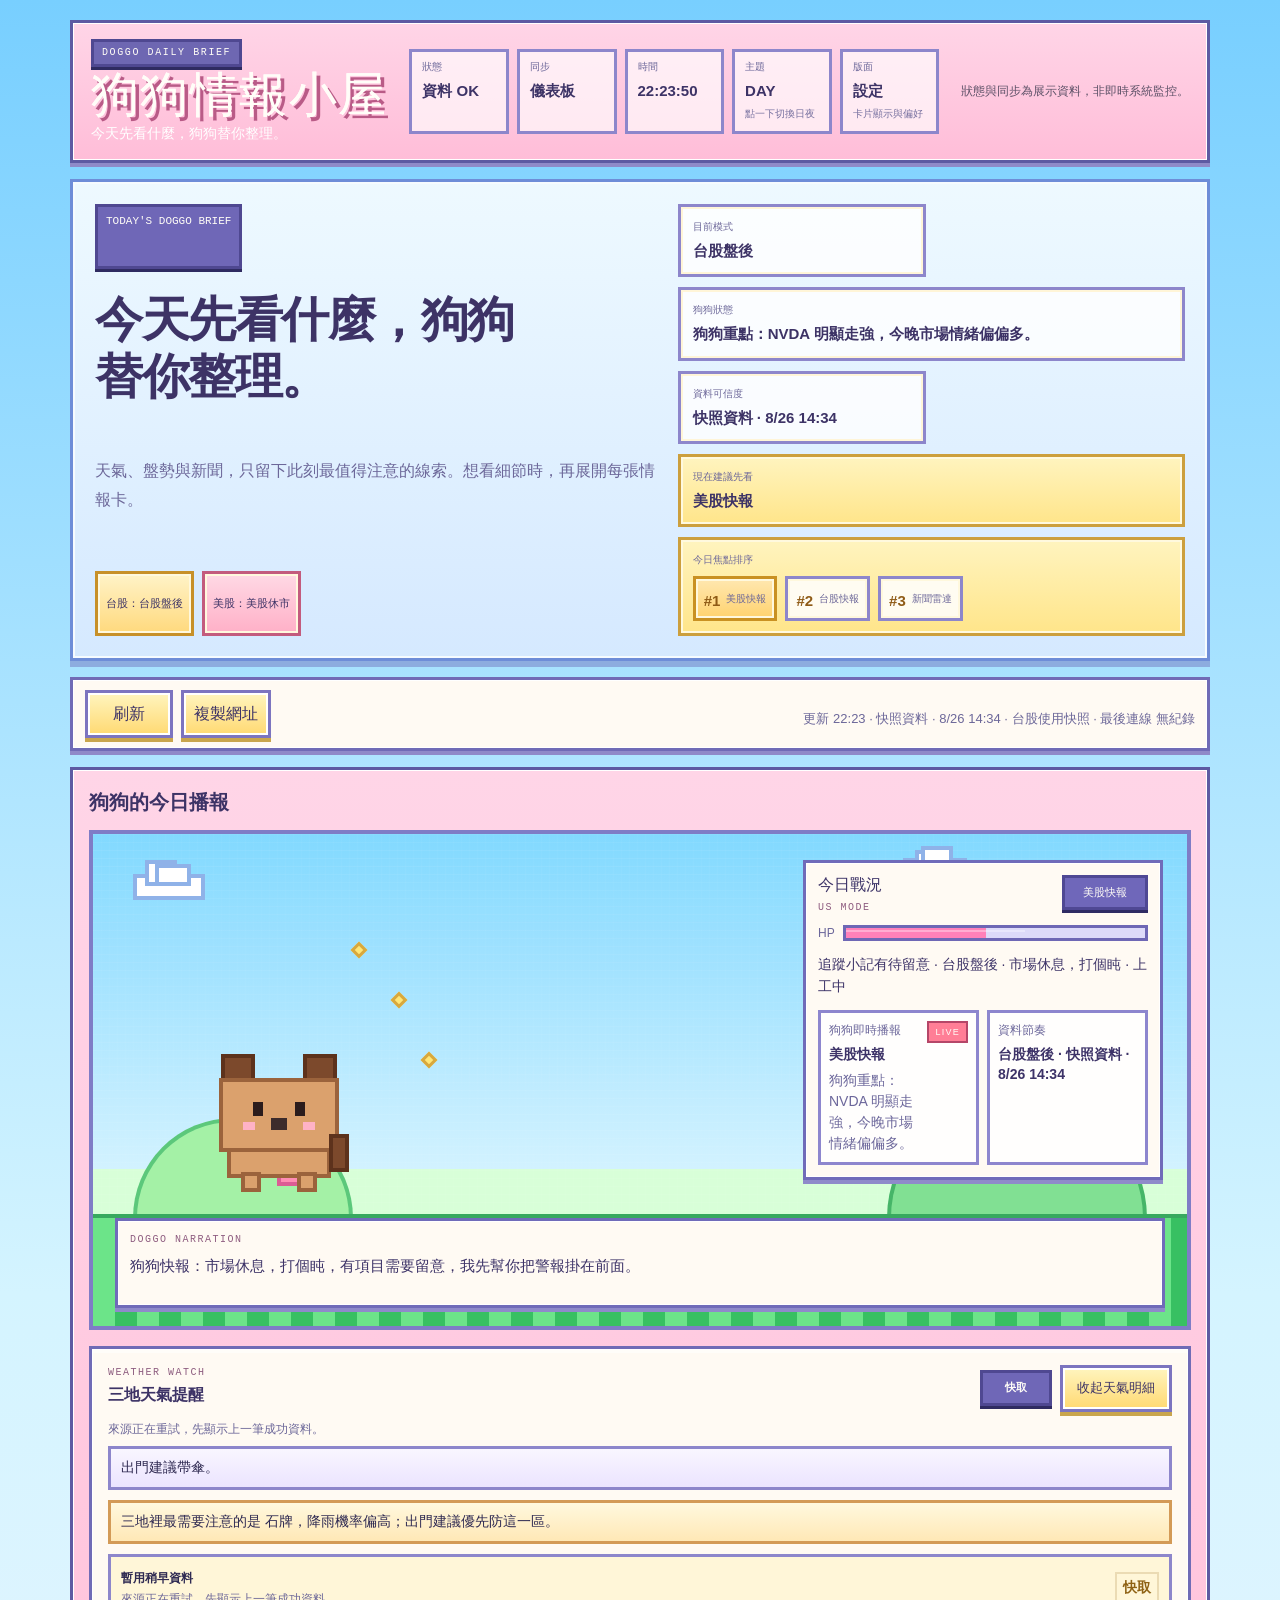
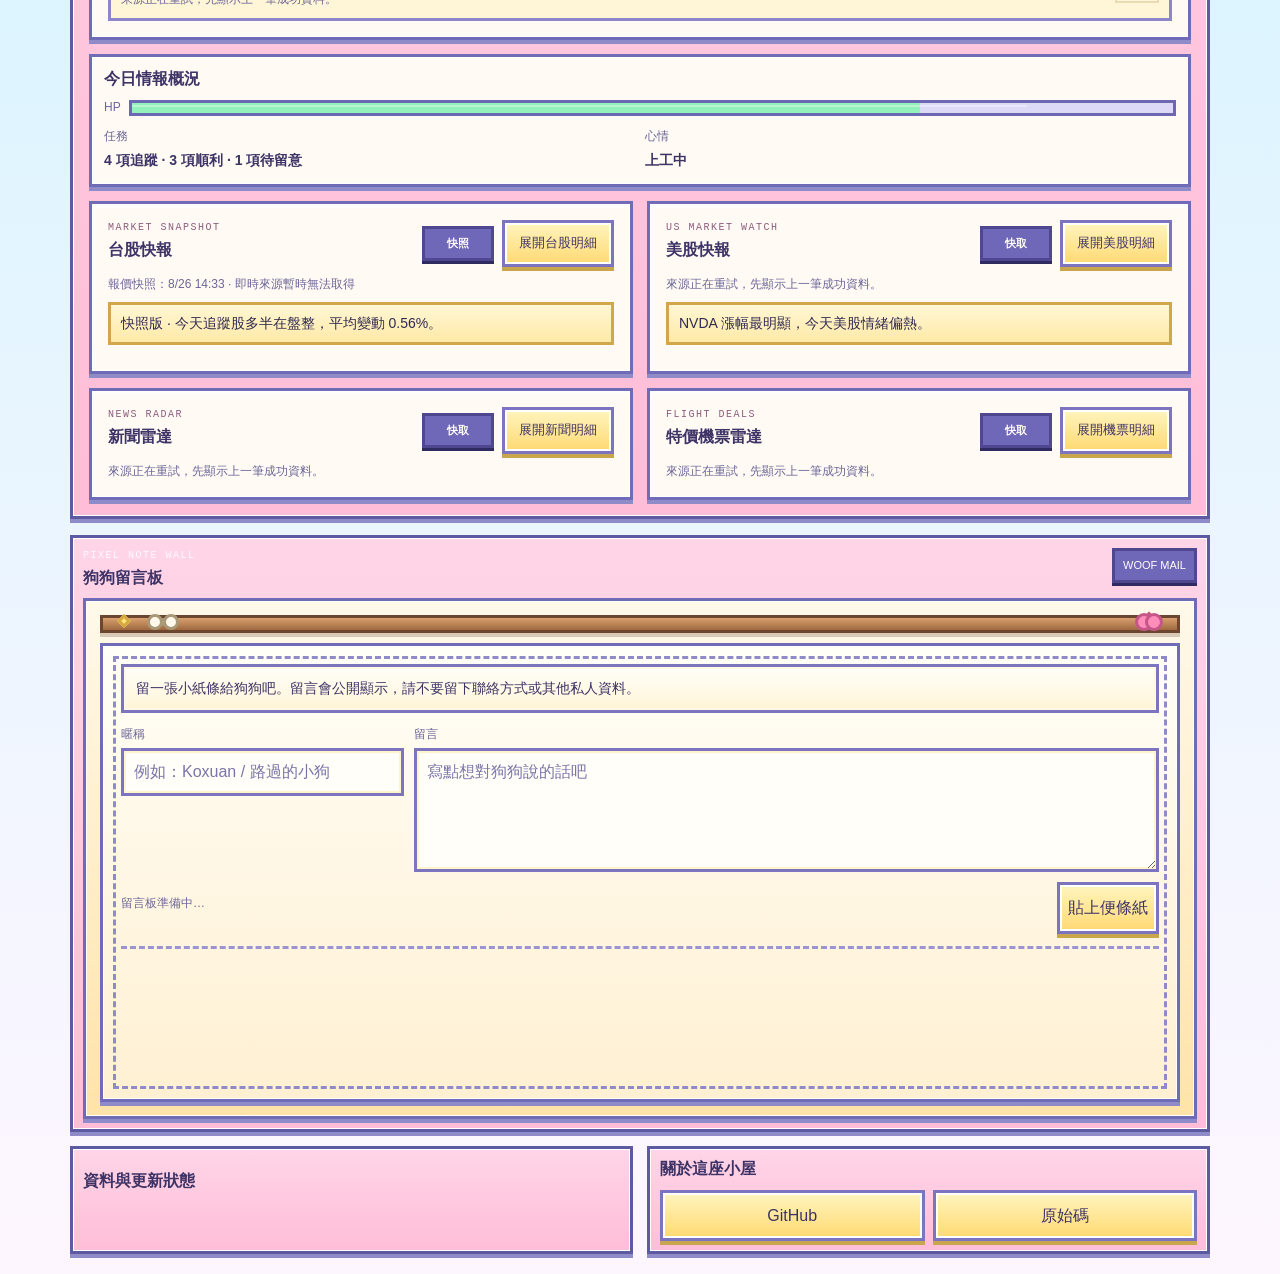
==== commit 12c75592: "Raise Doggo performance and production safeguards" ====
--- a/docs/index.html
+++ b/docs/index.html
@@ -18,12 +18,13 @@
     <meta name="twitter:title" content="狗狗情報小屋｜今天先看什麼，狗狗替你整理" />
     <meta name="twitter:description" content="天氣、盤勢與新聞，只留下此刻最值得注意的線索。" />
     <meta name="twitter:image" content="https://dog.xuan.tw/og.png" />
-    <link rel="icon" href="./favicon.svg" type="image/svg+xml" />
+    <link rel="icon" href="./favicon.svg?v=75" type="image/svg+xml" />
+    <link rel="preconnect" href="https://hugsqdzgncdrgvcusykw.supabase.co" crossorigin />
+    <link rel="preconnect" href="https://esm.sh" crossorigin />
     <script type="application/ld+json">
       {"@context":"https://schema.org","@type":"WebSite","name":"狗狗情報小屋","alternateName":"Doggo Daily Brief","url":"https://dog.xuan.tw/","description":"狗狗替你整理今天的天氣、台美股盤勢、新聞與旅行線索。","inLanguage":"zh-Hant"}
     </script>
-    <link rel="stylesheet" href="./style.css" />
-    <script src="https://cdn.jsdelivr.net/npm/gsap@3.12.5/dist/gsap.min.js" defer></script>
+    <link rel="stylesheet" href="./style.css?v=75" />
   </head>
   <body>
     <a class="skip-link" href="#main-content">跳到今日重點</a>
@@ -382,9 +383,9 @@
       </div>
     </div>
 
-    <script src="./guestbook-config.js"></script>
-    <script type="module" src="./ui.js"></script>
-    <script type="module" src="./guestbook.js" onerror="document.getElementById('guestbook-status').textContent='留言板暫時無法連線，請稍後再試。'"></script>
+    <script src="./guestbook-config.js?v=75"></script>
+    <script type="module" src="./ui.js?v=75"></script>
+    <script type="module" src="./guestbook.js?v=75"></script>
     <noscript><p class="noscript-note">請啟用 JavaScript，狗狗才能載入今日情報。</p></noscript>
   </body>
 </html>
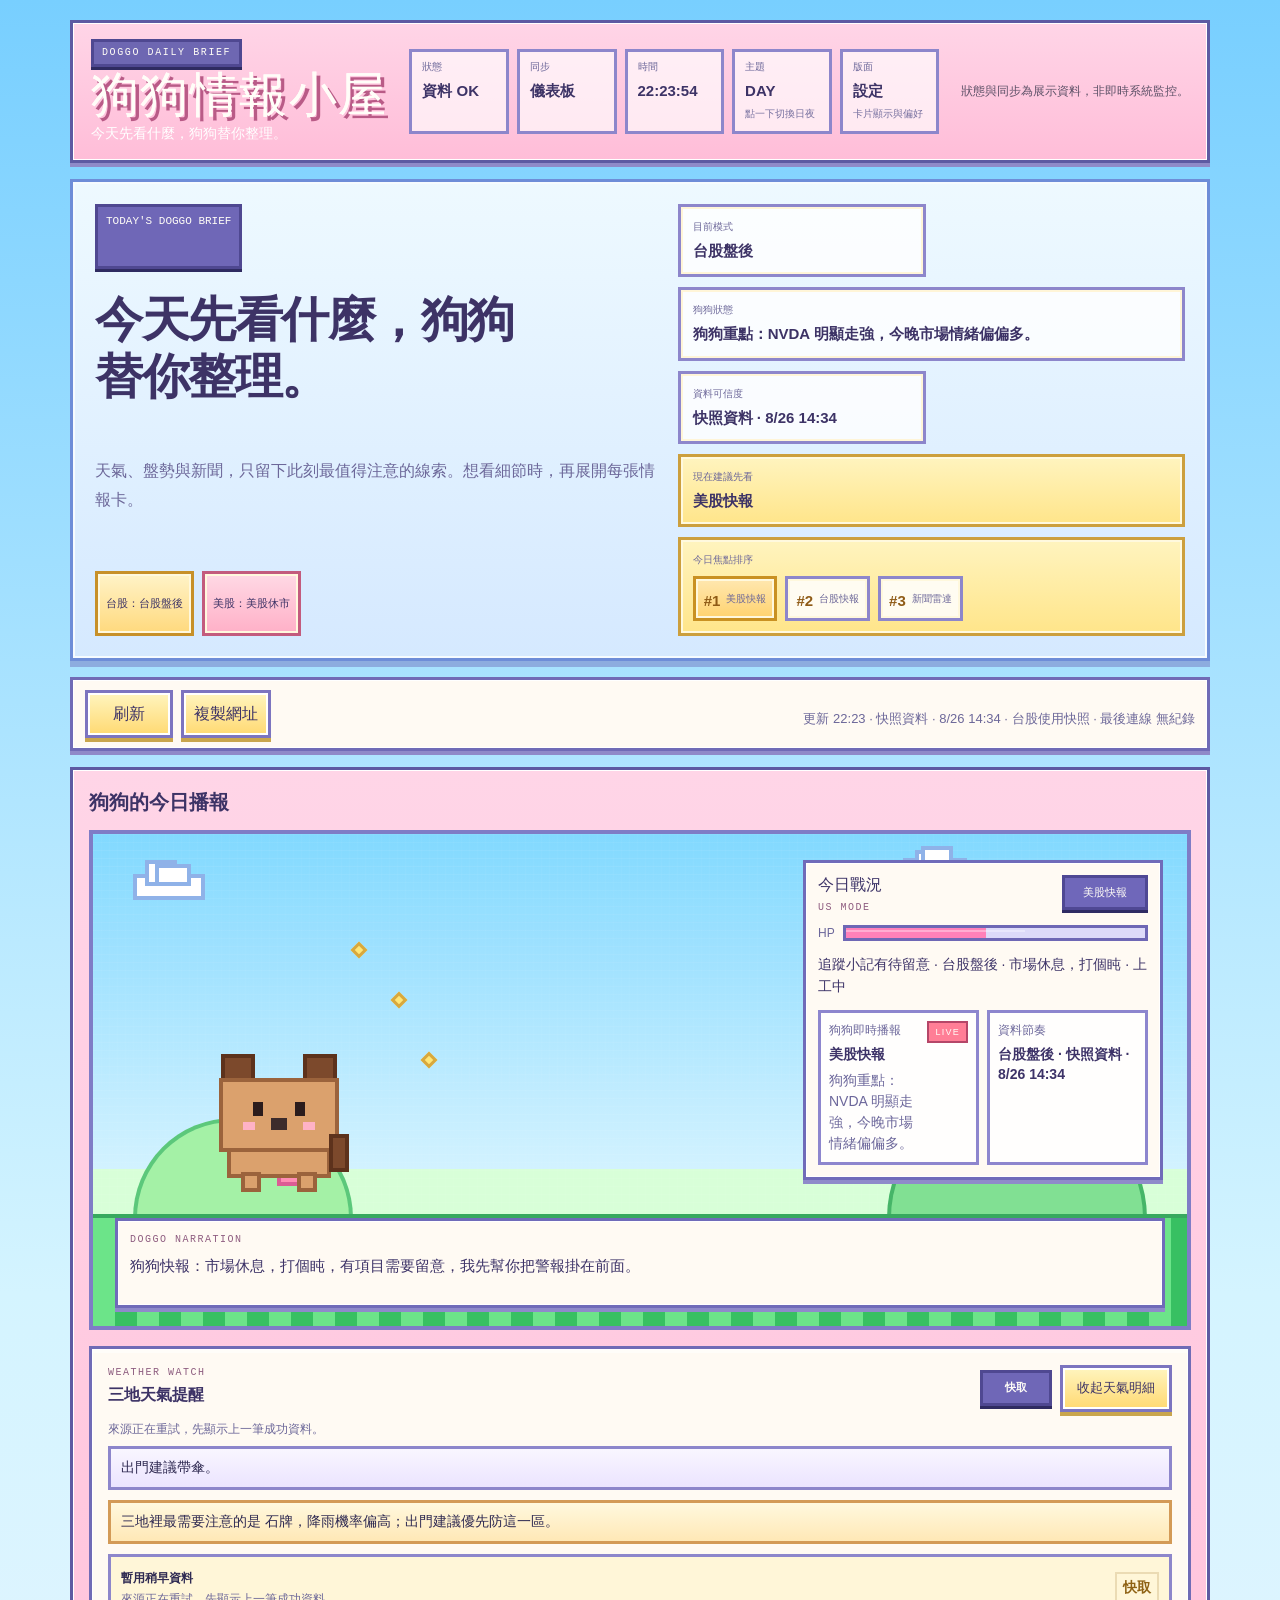
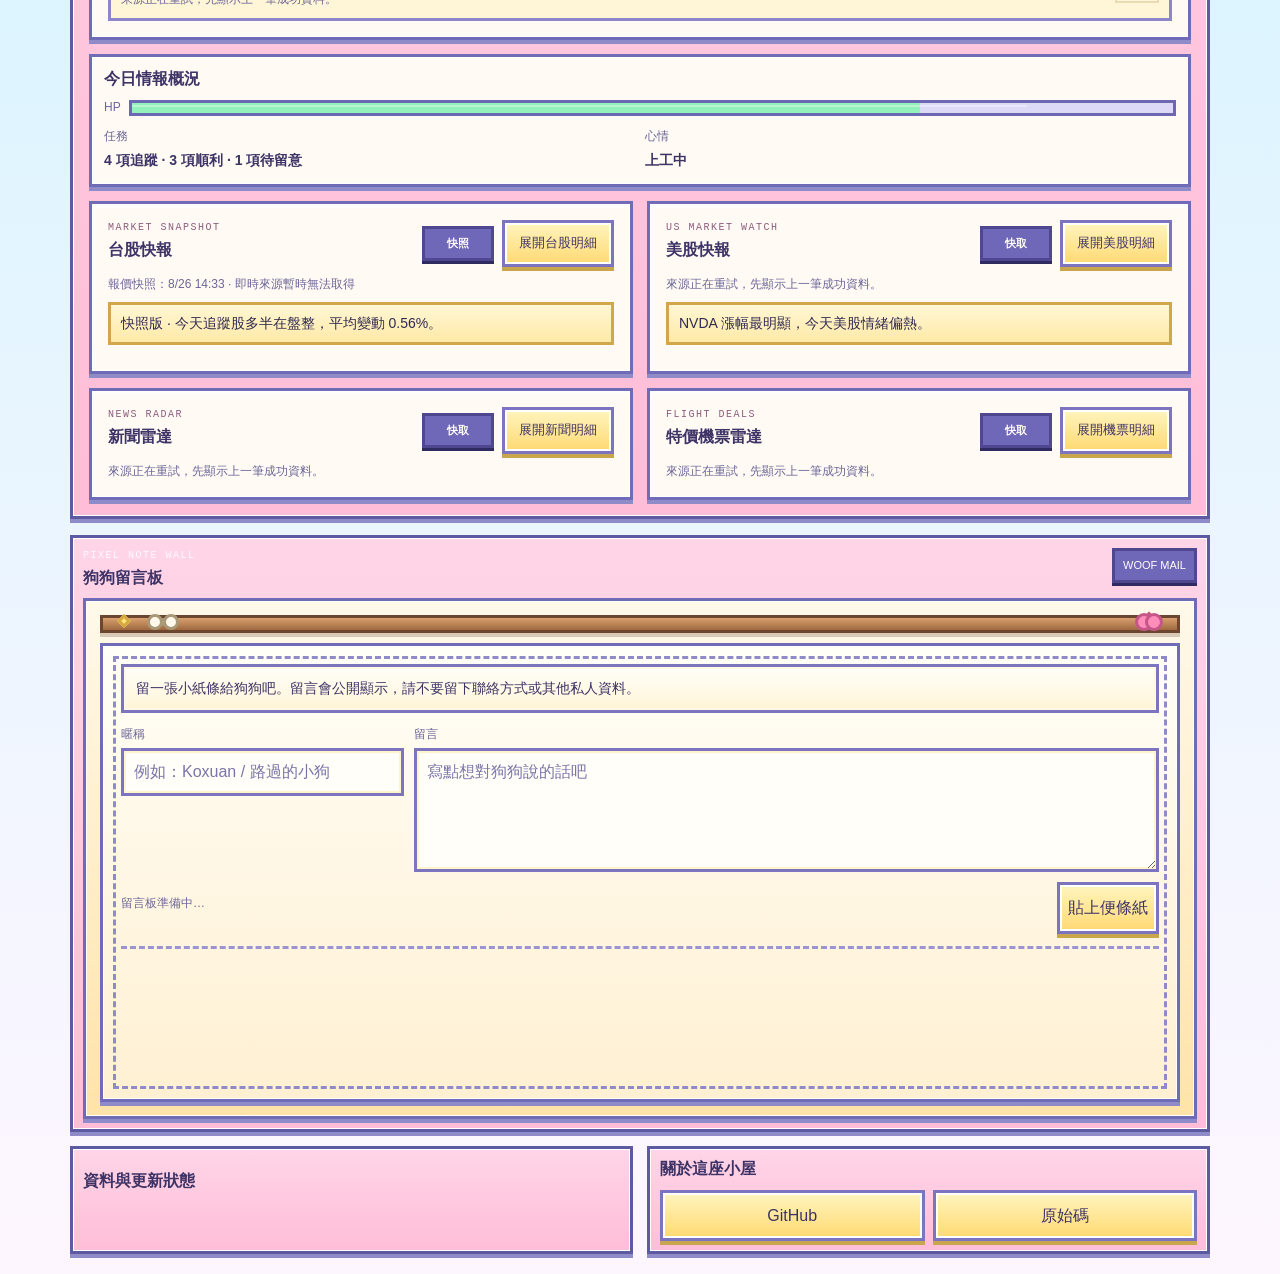
==== commit c904eced: "Harden score 75 cache and polling behavior" ====
--- a/docs/index.html
+++ b/docs/index.html
@@ -13,11 +13,11 @@
     <meta property="og:title" content="狗狗情報小屋｜今天先看什麼，狗狗替你整理" />
     <meta property="og:description" content="天氣、盤勢與新聞，只留下此刻最值得注意的線索。" />
     <meta property="og:url" content="https://dog.xuan.tw/" />
-    <meta property="og:image" content="https://dog.xuan.tw/og.png" />
+    <meta property="og:image" content="https://dog.xuan.tw/og.png?v=75" />
     <meta name="twitter:card" content="summary_large_image" />
     <meta name="twitter:title" content="狗狗情報小屋｜今天先看什麼，狗狗替你整理" />
     <meta name="twitter:description" content="天氣、盤勢與新聞，只留下此刻最值得注意的線索。" />
-    <meta name="twitter:image" content="https://dog.xuan.tw/og.png" />
+    <meta name="twitter:image" content="https://dog.xuan.tw/og.png?v=75" />
     <link rel="icon" href="./favicon.svg?v=75" type="image/svg+xml" />
     <link rel="preconnect" href="https://hugsqdzgncdrgvcusykw.supabase.co" crossorigin />
     <link rel="preconnect" href="https://esm.sh" crossorigin />
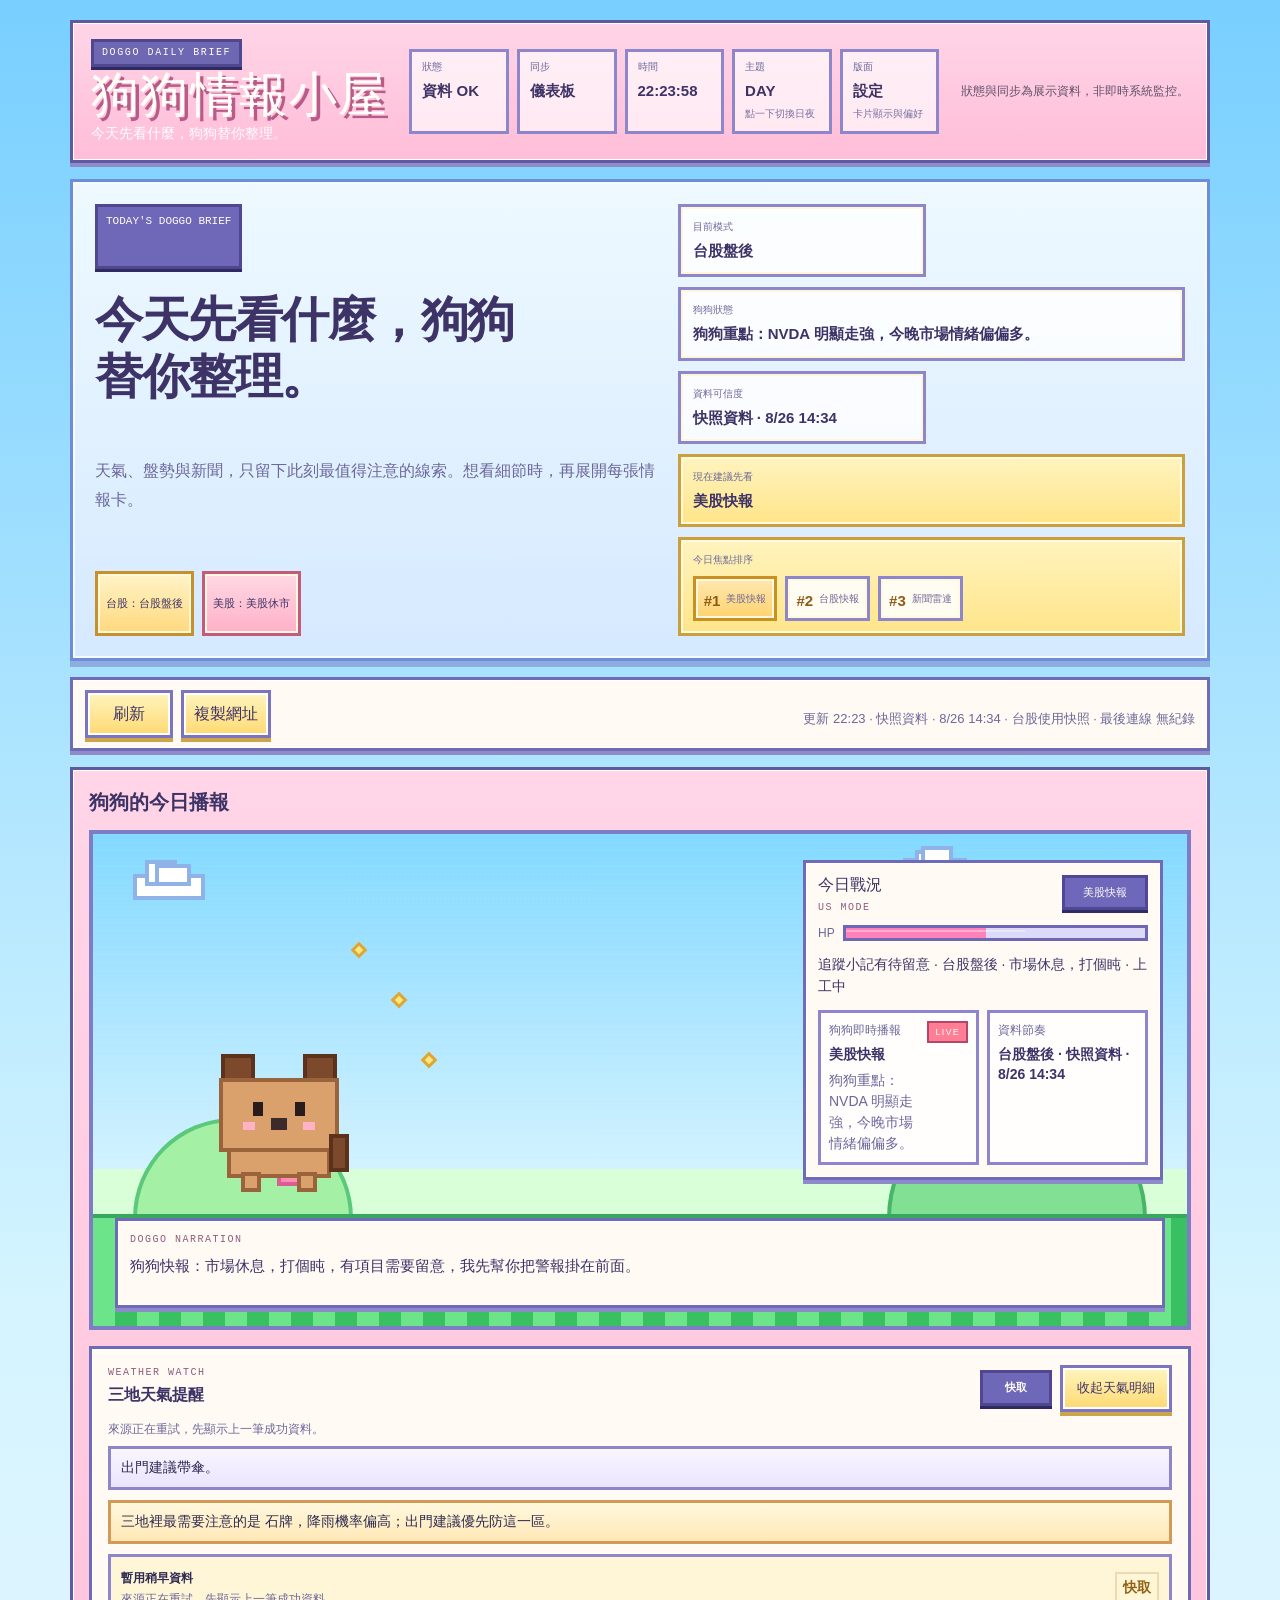
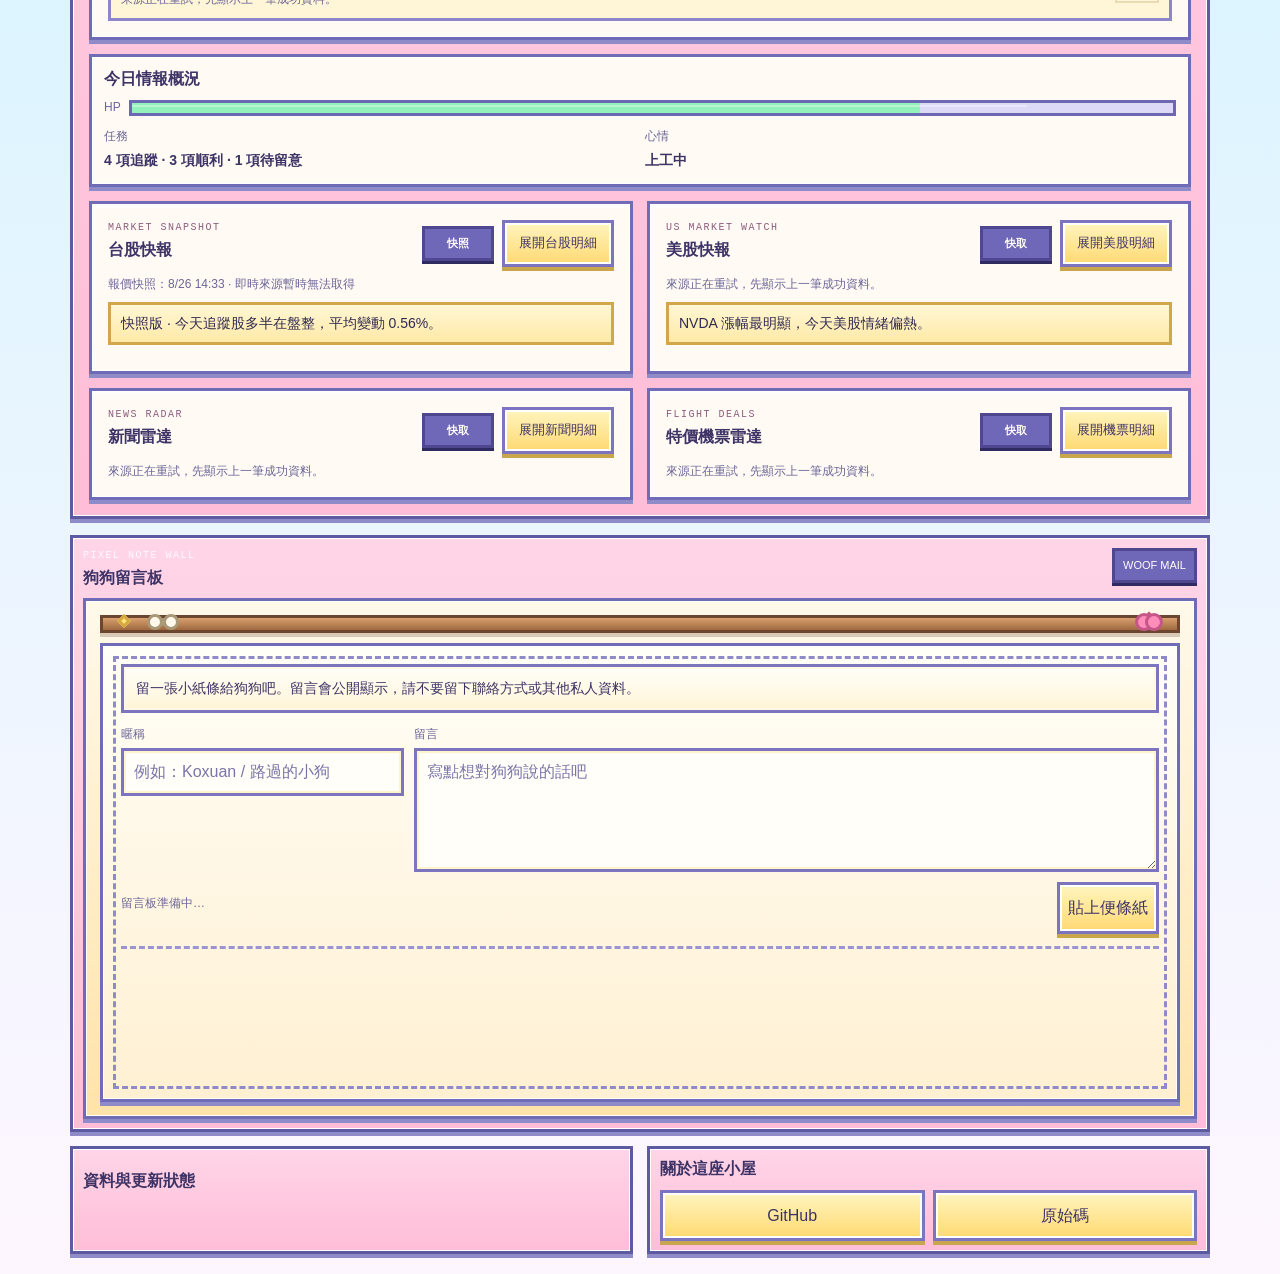
==== commit 89cfe5af: "Publish cache-safe social preview" ====
--- a/docs/index.html
+++ b/docs/index.html
@@ -13,11 +13,11 @@
     <meta property="og:title" content="狗狗情報小屋｜今天先看什麼，狗狗替你整理" />
     <meta property="og:description" content="天氣、盤勢與新聞，只留下此刻最值得注意的線索。" />
     <meta property="og:url" content="https://dog.xuan.tw/" />
-    <meta property="og:image" content="https://dog.xuan.tw/og.png?v=75" />
+    <meta property="og:image" content="https://dog.xuan.tw/og-v75.png" />
     <meta name="twitter:card" content="summary_large_image" />
     <meta name="twitter:title" content="狗狗情報小屋｜今天先看什麼，狗狗替你整理" />
     <meta name="twitter:description" content="天氣、盤勢與新聞，只留下此刻最值得注意的線索。" />
-    <meta name="twitter:image" content="https://dog.xuan.tw/og.png?v=75" />
+    <meta name="twitter:image" content="https://dog.xuan.tw/og-v75.png" />
     <link rel="icon" href="./favicon.svg?v=75" type="image/svg+xml" />
     <link rel="preconnect" href="https://hugsqdzgncdrgvcusykw.supabase.co" crossorigin />
     <link rel="preconnect" href="https://esm.sh" crossorigin />
